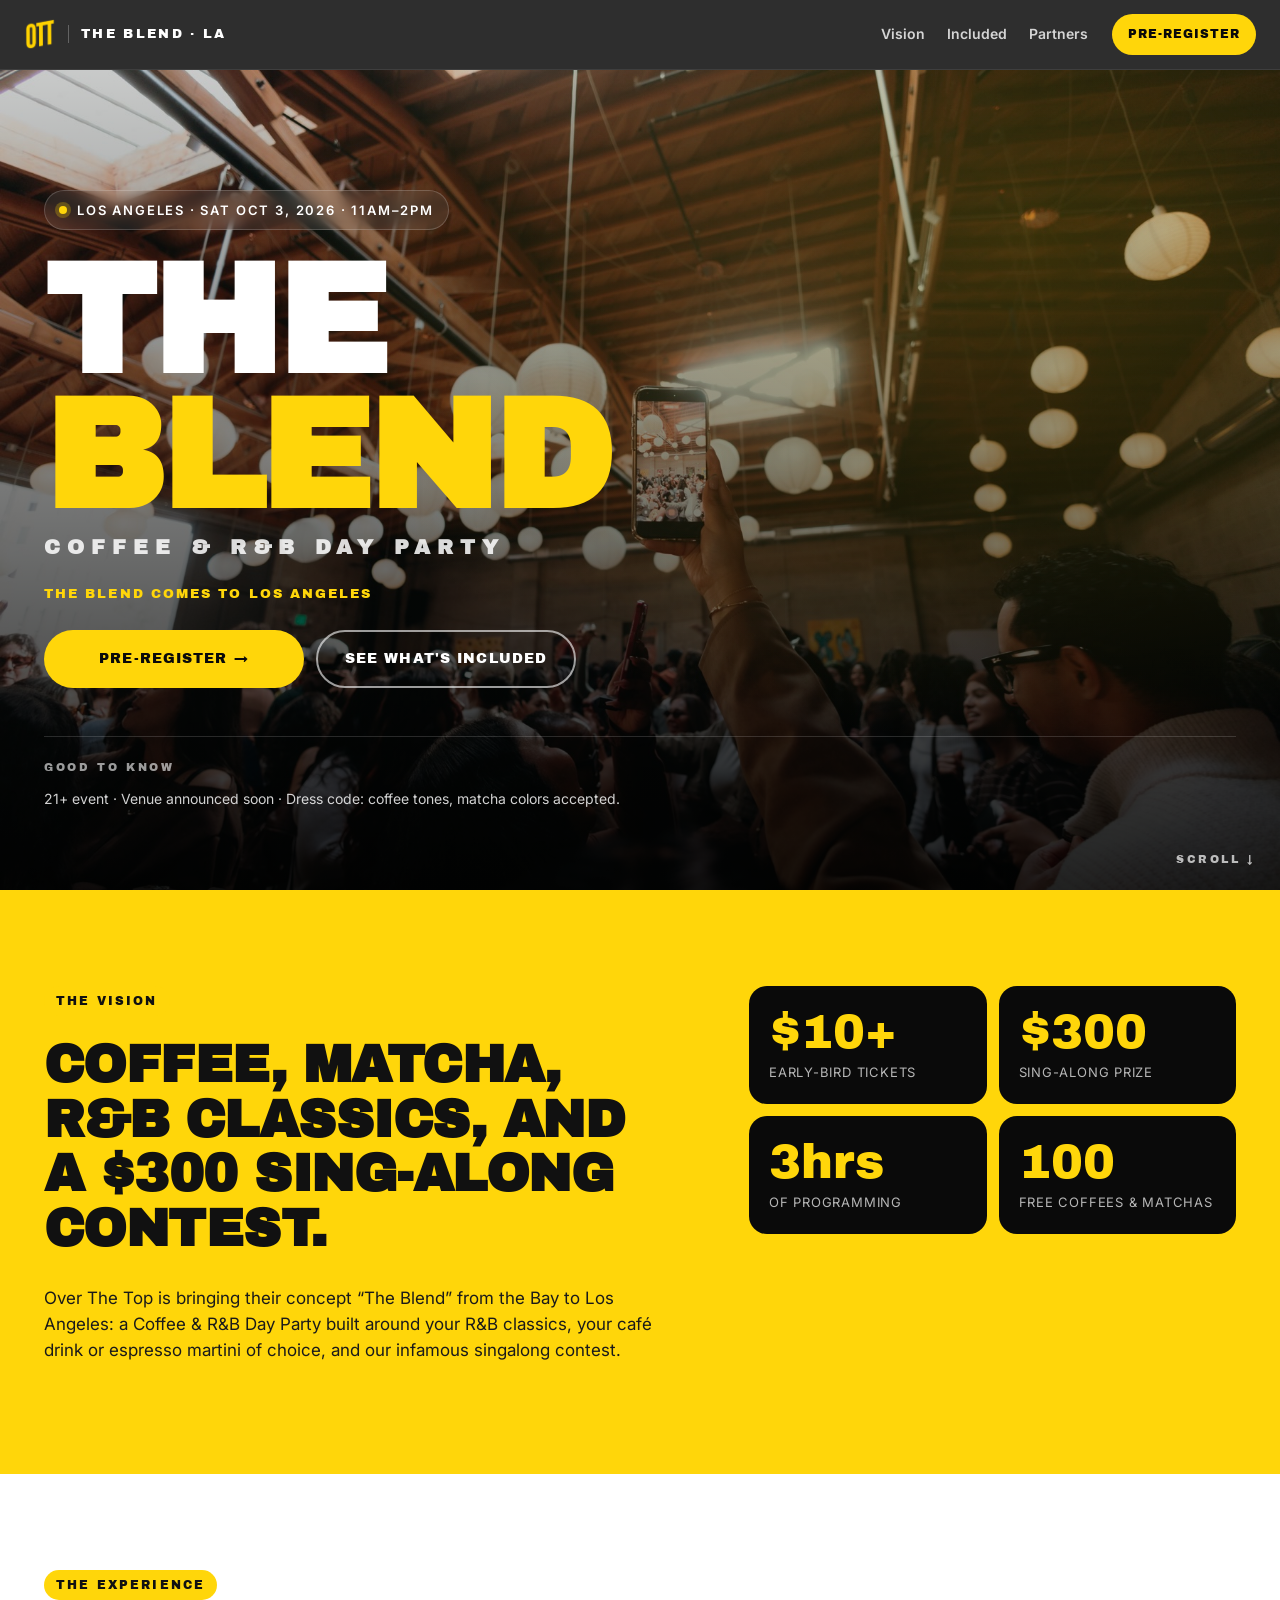
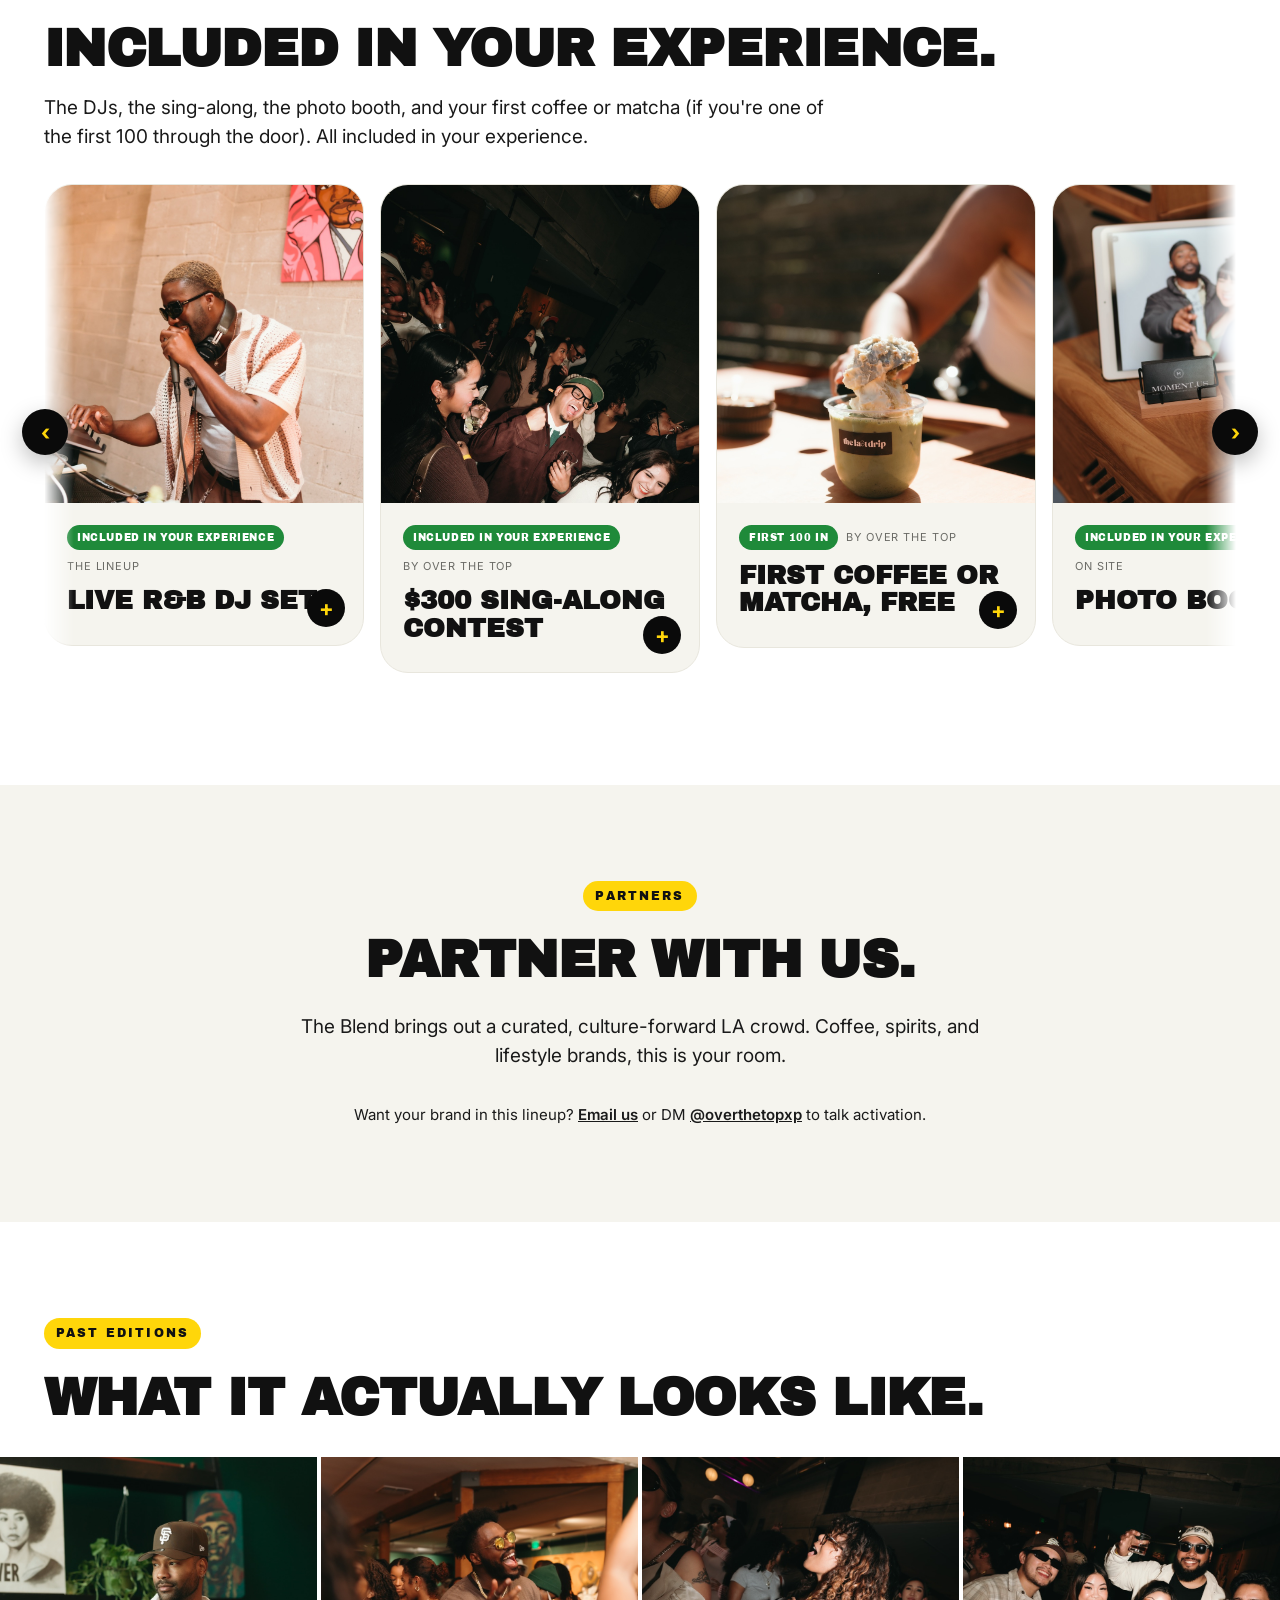
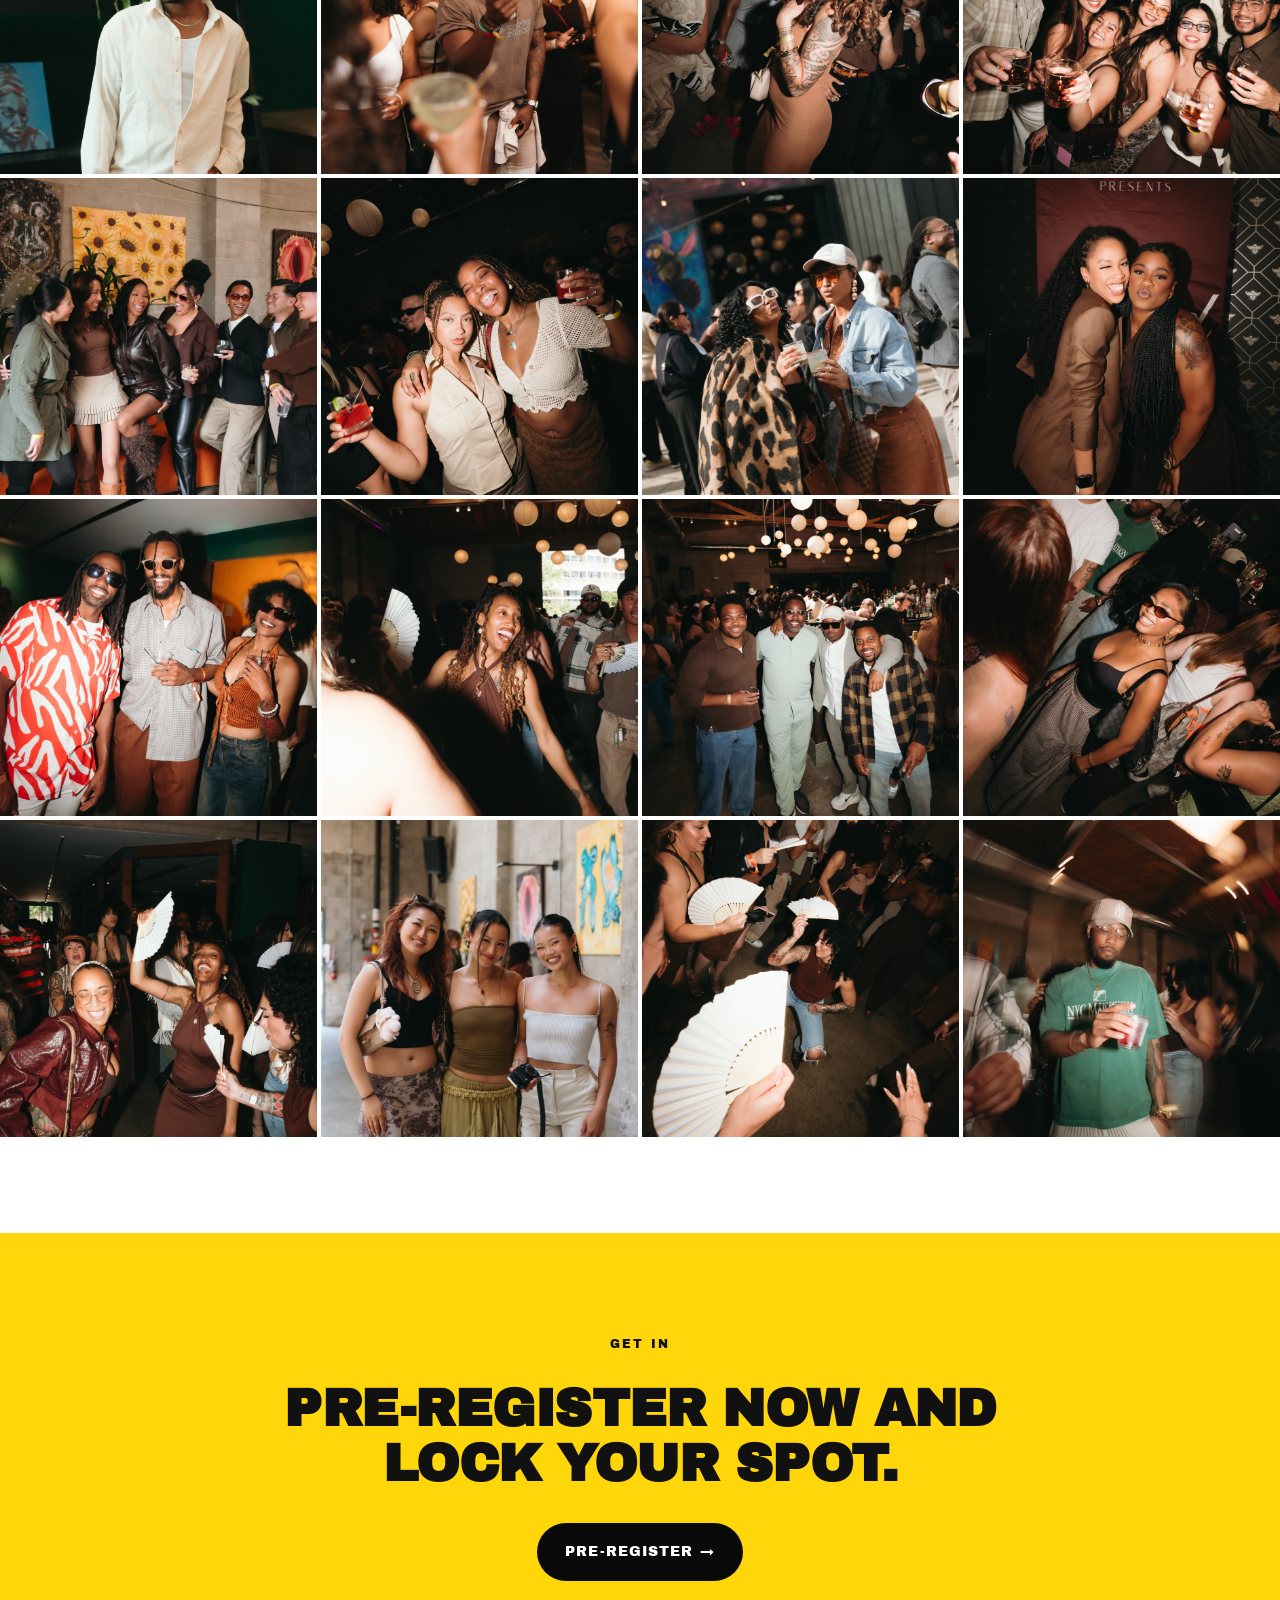
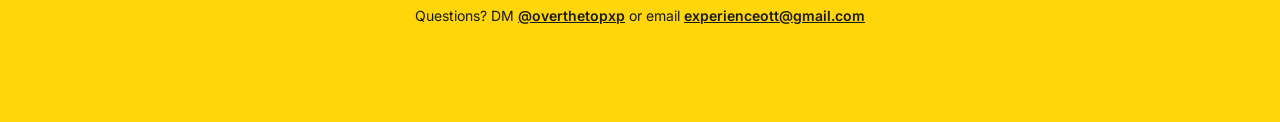
==== index.html @ ebb50edd "Hide VIP/Members and Provided-on-site sections for now (+ remove their nav links) (#6)" ====
<!doctype html>
<html lang="en">
<head>
<meta charset="utf-8" />
<meta name="viewport" content="width=device-width, initial-scale=1, viewport-fit=cover" />
<meta name="theme-color" content="#FFD60A" />
<title>The Blend: Coffee & R&B Day Party · Los Angeles · October 3, 2026</title>
<meta name="description" content="The Blend comes to Los Angeles. Over The Top's Coffee & R&B Day Party on Saturday, October 3, 2026, 11AM-2PM. R&B classics, café coffee & matcha, a $300 sing-along, and free coffee for the first 100 in. Pre-register now. 21+." />

<meta property="og:title" content="The Blend: Coffee & R&B Day Party · Los Angeles · Oct 3, 2026" />
<meta property="og:description" content="Over The Top's Coffee & R&B Day Party comes to Los Angeles. Saturday, October 3, 2026. R&B classics, coffee, espresso martinis, and community. Pre-register now. 21+." />
<meta property="og:type" content="website" />
<meta property="og:image" content="images/hero.jpg" />

<link rel="preconnect" href="https://fonts.googleapis.com" />
<link rel="preconnect" href="https://fonts.gstatic.com" crossorigin />
<link href="https://fonts.googleapis.com/css2?family=Archivo+Black&family=Inter:wght@400;500;600;700;800;900&display=swap" rel="stylesheet" />

<link rel="stylesheet" href="styles.css?v=2" />

<!-- Meta Pixel Code -->
<script>
!function(f,b,e,v,n,t,s)
{if(f.fbq)return;n=f.fbq=function(){n.callMethod?
n.callMethod.apply(n,arguments):n.queue.push(arguments)};
if(!f._fbq)f._fbq=n;n.push=n;n.loaded=!0;n.version='2.0';
n.queue=[];t=b.createElement(e);t.async=!0;
t.src=v;s=b.getElementsByTagName(e)[0];
s.parentNode.insertBefore(t,s)}(window, document,'script',
'https://connect.facebook.net/en_US/fbevents.js');
fbq('init', '1495548463835448');
fbq('track', 'PageView');
</script>
<noscript><img height="1" width="1" style="display:none"
src="https://www.facebook.com/tr?id=1495548463835448&ev=PageView&noscript=1"
/></noscript>
<!-- End Meta Pixel Code -->
</head>
<body>

<header class="nav">
  <a href="#top" class="nav__brand">
    <img class="brand-mark" src="logos/ott.png" alt="Over The Top" />
    <span class="brand-divider"></span>
    <span class="brand-event">THE BLEND · LA</span>
  </a>
  <nav class="nav__links">
    <a href="#vision">Vision</a>
    <a href="#included">Included</a>
    <a href="#partners">Partners</a>
  </nav>
  <a class="btn btn--small btn--yellow" data-preregister href="https://events.sweatpals.com/60043e3c" target="_blank" rel="noopener">Pre-Register</a>
</header>

<!-- HERO -->
<section class="hero" id="top">
  <img class="hero__bg" src="images/hero.jpg" alt="The Blend Coffee & R&B Day Party crowd" />
  <div class="hero__overlay"></div>
  <div class="hero__content">
    <div class="hero__eyebrow">
      <span class="dot"></span> Los Angeles · Sat Oct 3, 2026 · 11AM&ndash;2PM
    </div>
    <h1 class="hero__title">
      <span class="line">THE</span>
      <span class="line line--yellow">BLEND</span>
      <span class="line line--small">COFFEE &amp; R&amp;B DAY PARTY</span>
    </h1>
    <p style="font-family:var(--display); font-size:13px; letter-spacing:.16em; text-transform:uppercase; color:var(--yellow); margin:0 0 26px;">The Blend comes to Los Angeles</p>
    <div class="hero__ctas">
      <a class="btn btn--yellow btn--lg" data-preregister href="https://events.sweatpals.com/60043e3c" target="_blank" rel="noopener">Pre-Register →</a>
      <a class="btn btn--ghost btn--lg" href="#included">See what's included</a>
    </div>
    <div class="hero__partners">
      <span class="hero__partners-label">Good to know</span>
      <p style="font-size:14px; color:rgba(255,255,255,.82); margin:0; max-width:580px;">
        21+ event · Venue announced soon · Dress code: coffee tones, matcha colors accepted.
      </p>
    </div>
  </div>
  <div class="hero__scroll">scroll ↓</div>
</section>

<!-- VISION + STATS -->
<section class="band band--yellow" id="vision">
  <div class="container">
    <div class="vision__grid">
      <div class="vision__copy">
        <span class="kicker">The vision</span>
        <h2 class="h2">Coffee, matcha, R&amp;B classics, and a $300 sing-along contest.</h2>
        <p>
          Over The Top is bringing their concept &ldquo;The Blend&rdquo; from the Bay to Los Angeles: a Coffee &amp; R&amp;B
          Day Party built around your R&amp;B classics, your café drink or espresso martini of choice, and our
          infamous singalong contest.
        </p>
      </div>
      <div class="vision__stats">
        <div class="stat"><div class="stat__num">$10+</div><div class="stat__label">Early-bird tickets</div></div>
        <div class="stat"><div class="stat__num">$300</div><div class="stat__label">Sing-along prize</div></div>
        <div class="stat"><div class="stat__num">3hrs</div><div class="stat__label">Of programming</div></div>
        <div class="stat"><div class="stat__num">100</div><div class="stat__label">Free coffees & matchas</div></div>
      </div>
    </div>
  </div>
</section>

<!-- SECTION 1: WHAT'S INCLUDED IN YOUR TICKET (free with entry) -->
<section class="band" id="included">
  <div class="container">
    <span class="kicker">The experience</span>
    <h2 class="h2">Included in your experience.</h2>
    <p class="lede" style="margin:-12px 0 24px; max-width:780px;">
      The DJs, the sing-along, the photo booth, and your first coffee or matcha (if you're one of the first 100 through the door). All included in your experience.
    </p>

    <div class="rail" data-rail>
      <button class="rail__nav rail__nav--prev" type="button" aria-label="Previous">‹</button>
      <div class="rail__viewport">
        <div class="rail__track">

          <article class="card card--rail" data-card>
            <img class="card__img" src="images/dj-flygerian-jeff.jpg" alt="Live R&B DJ set" />
            <div class="card__body">
              <div class="card__access-row">
                <span class="card__access card__access--free">Included in your experience</span>
                <span class="card__attr">the lineup</span>
              </div>
              <h3 class="card__title">Live R&amp;B DJ Sets</h3>
              <div class="card__expand">
                <p>R&amp;B classics all afternoon. The LA lineup drops soon.</p>
              </div>
              <button class="card__toggle" aria-label="Expand">+</button>
            </div>
          </article>

          <article class="card card--rail" data-card>
            <img class="card__img" src="images/singalong.jpg" alt="Sing-along contest" />
            <div class="card__body">
              <div class="card__access-row">
                <span class="card__access card__access--free">Included in your experience</span>
                <span class="card__attr">by Over The Top</span>
              </div>
              <h3 class="card__title">$300 Sing-Along Contest</h3>
              <div class="card__expand">
                <p>Grab the mic for OTT's $300 sing-along contest. Your R&amp;B moment, best voice takes the cash.</p>
              </div>
              <button class="card__toggle" aria-label="Expand">+</button>
            </div>
          </article>

          <article class="card card--rail" data-card>
            <img class="card__img" src="images/cafe.jpg" alt="First coffee or matcha free" />
            <div class="card__body">
              <div class="card__access-row">
                <span class="card__access card__access--free">First 100 in</span>
                <span class="card__attr">by Over The Top</span>
              </div>
              <h3 class="card__title">First Coffee or Matcha, Free</h3>
              <div class="card__expand">
                <p>The first 100 attendees through the door get a free coffee or matcha latte, courtesy of OTT.</p>
              </div>
              <button class="card__toggle" aria-label="Expand">+</button>
            </div>
          </article>

          <article class="card card--rail" data-card>
            <img class="card__img" src="images/momentus-photo-booth.jpg" alt="Photo booth" />
            <div class="card__body">
              <div class="card__access-row">
                <span class="card__access card__access--free">Included in your experience</span>
                <span class="card__attr">on site</span>
              </div>
              <h3 class="card__title">Photo Booth</h3>
              <div class="card__expand">
                <p>A roaming photo booth with keepsake prints all afternoon.</p>
              </div>
              <button class="card__toggle" aria-label="Expand">+</button>
            </div>
          </article>

        </div>
      </div>
      <button class="rail__nav rail__nav--next" type="button" aria-label="Next">›</button>
    </div>
  </div>
</section>

<!-- SECTION 3: WHAT'S INCLUDED WITH VIP -->
<section class="band band--dark" id="vip" hidden>
  <div class="container">
    <span class="kicker kicker--yellow">VIP / Members</span>
    <h2 class="h2 h2--light">What's included with VIP access.</h2>
    <p class="lede" style="color:rgba(255,255,255,.7); margin:-12px 0 24px; max-width:780px;">
      VIP and member tickets unlock the VIP Lounge plus complimentary drinks and dedicated service all afternoon.
    </p>

    <div class="rail" data-rail>
      <button class="rail__nav rail__nav--prev" type="button" aria-label="Previous">‹</button>
      <div class="rail__viewport">
        <div class="rail__track">

          <article class="card card--rail card--dark" data-card>
            <img class="card__img" src="images/vip-lounge.jpg" alt="VIP Lounge" />
            <div class="card__body">
              <div class="card__access-row">
                <span class="card__access card__access--vip">VIP ticket only</span>
                <span class="card__attr">the lounge</span>
              </div>
              <h3 class="card__title">VIP Lounge</h3>
              <p class="card__sub">All day · dedicated lounge area</p>
              <div class="card__expand">
                <p>An anchored lounge with comfortable seating, dedicated service, and a quieter vibe away from the main floor.</p>
              </div>
              <button class="card__toggle" aria-label="Expand">+</button>
            </div>
          </article>

          <article class="card card--rail card--dark" data-card>
            <img class="card__img" src="images/vip-espresso.jpg" alt="Complimentary espresso martini tower" />
            <div class="card__body">
              <div class="card__access-row">
                <span class="card__access card__access--vip">Complimentary · 21+</span>
                <span class="card__attr">in the lounge</span>
              </div>
              <h3 class="card__title">Complimentary Espresso Martinis</h3>
              <p class="card__sub">Towers poured all day inside the lounge</p>
              <div class="card__expand">
                <p>Espresso martini towers are complimentary inside the VIP lounge. Pour as you go.</p>
              </div>
              <button class="card__toggle" aria-label="Expand">+</button>
            </div>
          </article>

          <article class="card card--rail card--dark" data-card>
            <img class="card__img" src="images/vip-matcha.jpg" alt="Complimentary coffee and matcha towers" />
            <div class="card__body">
              <div class="card__access-row">
                <span class="card__access card__access--vip">Complimentary</span>
                <span class="card__attr">in the lounge</span>
              </div>
              <h3 class="card__title">Complimentary Coffee &amp; Matcha</h3>
              <p class="card__sub">Café lattes on the house in the lounge</p>
              <div class="card__expand">
                <p>Coffee and matcha lattes are complimentary in the VIP lounge. Pour all afternoon.</p>
              </div>
              <button class="card__toggle" aria-label="Expand">+</button>
            </div>
          </article>

          <article class="card card--rail card--dark" data-card>
            <img class="card__img" src="images/vip-hostess.jpg" alt="VIP host" />
            <div class="card__body">
              <div class="card__access-row">
                <span class="card__access card__access--vip">VIP ticket only</span>
                <span class="card__attr">on arrival</span>
              </div>
              <h3 class="card__title">VIP Host &amp; Priority Entry</h3>
              <p class="card__sub">Skip the door line, hosted into the lounge</p>
              <div class="card__expand">
                <p>VIP guests skip the door line and are walked directly to the lounge by a dedicated host.</p>
              </div>
              <button class="card__toggle" aria-label="Expand">+</button>
            </div>
          </article>

        </div>
      </div>
      <button class="rail__nav rail__nav--next" type="button" aria-label="Next">›</button>
    </div>
  </div>
</section>

<!-- DJ LINEUP (hidden until the LA lineup is confirmed) -->
<section class="band" id="lineup" hidden>
  <div class="container">
    <span class="kicker">The lineup</span>
    <h2 class="h2">R&amp;B all afternoon.</h2>
    <p class="lede" style="margin:-12px 0 24px; max-width:780px;">
      The LA lineup is being locked in. Classics, deep cuts, and the songs you forgot you knew every word to.
    </p>
  </div>
</section>

<!-- SECTION 2: WHAT'S PROVIDED ON SITE (pay-as-you-go) -->
<section class="band band--cream" id="onsite" hidden>
  <div class="container">
    <span class="kicker">Provided on site</span>
    <h2 class="h2">Café, food &amp; bar.</h2>
    <p class="lede" style="margin:-12px 0 24px; max-width:780px;">
      Drinks and bites available all afternoon. Cash bar pricing, buy by the glass. 21+ for the bar.
    </p>

    <div class="rail" data-rail>
      <button class="rail__nav rail__nav--prev" type="button" aria-label="Previous">‹</button>
      <div class="rail__viewport">
        <div class="rail__track">

          <article class="card card--rail" data-card>
            <img class="card__img" src="images/coffee-matcha.jpg" alt="The Café" />
            <div class="card__body">
              <div class="card__access-row">
                <span class="card__access card__access--cash">Pay as you go</span>
                <span class="card__attr">on site</span>
              </div>
              <h3 class="card__title">The Café</h3>
              <p class="card__sub">11 AM &ndash; 2 PM · coffee &amp; matcha lattes</p>
              <div class="card__expand">
                <p>Full café menu all afternoon. Pay-as-you-go after the first 100 free drinks are claimed.</p>
              </div>
              <button class="card__toggle" aria-label="Expand">+</button>
            </div>
          </article>

          <article class="card card--rail" data-card>
            <img class="card__img" src="images/food.jpg" alt="Food for purchase on site" />
            <div class="card__body">
              <div class="card__access-row">
                <span class="card__access card__access--cash">Pay as you go</span>
                <span class="card__attr">on site</span>
              </div>
              <h3 class="card__title">Food</h3>
              <p class="card__sub">All day · for purchase on site</p>
              <div class="card__expand">
                <p>Bites and small plates available for purchase all afternoon. Pay-as-you-go.</p>
              </div>
              <button class="card__toggle" aria-label="Expand">+</button>
            </div>
          </article>

          <article class="card card--rail" data-card>
            <img class="card__img" src="images/slushies.jpg" alt="Frozen summertime slushies" />
            <div class="card__body">
              <div class="card__access-row">
                <span class="card__access card__access--cash">Pay as you go · 21+</span>
                <span class="card__attr">the bar</span>
              </div>
              <h3 class="card__title">Frozen Slushies</h3>
              <p class="card__sub">All day · 21+</p>
              <div class="card__expand">
                <p>Frozen slushies built for an LA afternoon. Cash bar.</p>
              </div>
              <button class="card__toggle" aria-label="Expand">+</button>
            </div>
          </article>

          <article class="card card--rail" data-card>
            <img class="card__img" src="images/full-bar.jpg" alt="Full bar pours" />
            <div class="card__body">
              <div class="card__access-row">
                <span class="card__access card__access--cash">Pay as you go · 21+</span>
                <span class="card__attr">main floor</span>
              </div>
              <h3 class="card__title">Full Bar</h3>
              <p class="card__sub">All day · 21+ · cash bar</p>
              <div class="card__expand">
                <p>A full bar on the main floor all afternoon. Beer, wine, cocktails, and spirits. Pay-as-you-go pricing, 21+.</p>
              </div>
              <button class="card__toggle" aria-label="Expand">+</button>
            </div>
          </article>

        </div>
      </div>
      <button class="rail__nav rail__nav--next" type="button" aria-label="Next">›</button>
    </div>
  </div>
</section>

<!-- RUN OF SHOW (hidden on the public page; still available at run-of-show.html) -->
<section class="band band--dark" id="schedule" hidden>
  <div class="container">
    <span class="kicker kicker--yellow">Run of show</span>
    <h2 class="h2 h2--light">A day designed to flow.</h2>
    <p class="lede" style="color:rgba(255,255,255,.7); margin:-12px 0 36px; max-width:780px;">
      Doors at 11, last pour at 2. Three hours of R&amp;B, coffee, and community. Times below are a draft and may shift.
    </p>

    <ol class="schedule">
      <li><span class="schedule__time">11:00 AM</span><span class="schedule__title">Doors open · Café opens</span><span class="schedule__sub">First 100 coffees & matchas free, courtesy of OTT</span></li>
      <li><span class="schedule__time">11:15 AM</span><span class="schedule__title">R&amp;B DJ sets begin</span><span class="schedule__sub">Classics on the decks all afternoon</span></li>
      <li><span class="schedule__time">11:30 AM</span><span class="schedule__title">Espresso martini & slushie towers open</span><span class="schedule__sub">21+ · cash bar all day</span></li>
      <li><span class="schedule__time">11:30 AM</span><span class="schedule__title">VIP Lounge opens</span><span class="schedule__sub">VIP lounge · VIP ticket required</span></li>
      <li><span class="schedule__time">1:00 PM</span><span class="schedule__title">$300 Sing-Along Contest</span><span class="schedule__sub">Grab the mic on the main floor</span></li>
      <li><span class="schedule__time">1:30 PM</span><span class="schedule__title">Peak set</span><span class="schedule__sub">The afternoon hits its stride</span></li>
      <li><span class="schedule__time">1:45 PM</span><span class="schedule__title">Last call & closing set</span><span class="schedule__sub">Final pours from the café and bar</span></li>
      <li><span class="schedule__time">2:00 PM</span><span class="schedule__title">Event ends</span><span class="schedule__sub">Thanks for coming out</span></li>
    </ol>
  </div>
</section>

<!-- VENUE (hidden on the public page until announced) -->
<section class="band band--cream" id="venue" hidden>
  <div class="container">
    <span class="kicker">Venue &amp; directions</span>
    <h2 class="h2">Los Angeles.</h2>
    <p class="lede" style="margin:-12px 0 28px; max-width:780px;">
      The Los Angeles venue is being finalized and will be announced soon. Pre-register to be first to know.
    </p>
    <p style="text-align:center; margin:22px 0 0; font-size:14px; color:var(--gray-500); letter-spacing:.04em;">
      21+ event &nbsp;·&nbsp; All tickets non-refundable
    </p>
  </div>
</section>

<!-- PARTNERS -->
<section class="band band--cream" id="partners">
  <div class="container text-center">
    <span class="kicker">Partners</span>
    <h2 class="h2">Partner with us.</h2>
    <p class="lede" style="margin:-4px auto 8px; max-width:680px;">
      The Blend brings out a curated, culture-forward LA crowd. Coffee, spirits, and lifestyle brands, this is your room.
    </p>
    <p class="partners-cta">
      Want your brand in this lineup? <a href="mailto:experienceott@gmail.com?subject=The%20Blend%20LA%20Partnership">Email us</a>
      or DM <a href="https://instagram.com/overthetopxp" target="_blank" rel="noopener">@overthetopxp</a> to talk activation.
    </p>
  </div>
</section>

<!-- GALLERY -->
<section class="band" id="gallery">
  <div class="container">
    <span class="kicker">Past editions</span>
    <h2 class="h2">What it actually looks like.</h2>
  </div>
  <div class="gallery">
    <img src="images/gallery-1.jpg" alt="" loading="lazy" />
    <img src="images/gallery-2.jpg" alt="" loading="lazy" />
    <img src="images/gallery-3.jpg" alt="" loading="lazy" />
    <img src="images/gallery-4.jpg" alt="" loading="lazy" />
    <img src="images/gallery-5.jpg" alt="" loading="lazy" />
    <img src="images/gallery-6.jpg" alt="" loading="lazy" />
    <img src="images/gallery-7.jpg" alt="" loading="lazy" />
    <img src="images/gallery-8.jpg" alt="" loading="lazy" />
    <img src="images/gallery-9.jpg" alt="" loading="lazy" />
    <img src="images/gallery-10.jpg" alt="" loading="lazy" />
    <img src="images/gallery-11.jpg" alt="" loading="lazy" />
    <img src="images/gallery-12.jpg" alt="" loading="lazy" />
    <img src="images/gallery-13.jpg" alt="" loading="lazy" />
    <img src="images/gallery-14.jpg" alt="" loading="lazy" />
    <img src="images/gallery-15.jpg" alt="" loading="lazy" />
    <img src="images/gallery-16.jpg" alt="" loading="lazy" />
  </div>
</section>

<!-- REGISTER / CTA -->
<section class="band band--yellow" id="register">
  <div class="container container--narrow text-center">
    <span class="kicker">Get in</span>
    <h2 class="h2" style="margin-bottom:32px;">Pre-register now and lock your spot.</h2>
    <div class="cta-row">
      <a class="btn btn--black btn--lg" data-preregister href="https://events.sweatpals.com/60043e3c" target="_blank" rel="noopener">Pre-Register →</a>
    </div>
    <p style="margin:24px 0 0; font-size:14px; color:var(--ink-2);">
      Questions? DM <a href="https://instagram.com/overthetopxp" target="_blank" rel="noopener" style="font-weight:600; text-decoration:underline;">@overthetopxp</a>
      or email <a href="mailto:experienceott@gmail.com" style="font-weight:600; text-decoration:underline;">experienceott@gmail.com</a>
    </p>
  </div>
</section>

<script src="script.js?v=2"></script>
</body>
</html>
---- styles.css ----
/* ============ TOKENS ============ */
:root {
  --yellow: #FFD60A;
  --yellow-deep: #F5C400;
  --black: #0A0A0A;
  --ink: #111111;
  --ink-2: #1a1a1a;
  --gray-100: #F5F4EE;
  --gray-200: #E8E6DD;
  --gray-500: #6B6B66;
  --white: #FFFFFF;

  --radius: 18px;
  --radius-lg: 28px;

  --container: 1240px;
  --container-narrow: 820px;

  --shadow-sm: 0 4px 14px rgba(0,0,0,.08);
  --shadow-md: 0 14px 40px rgba(0,0,0,.18);

  --display: "Archivo Black", "Inter", system-ui, -apple-system, "Segoe UI", sans-serif;
  --body: "Inter", system-ui, -apple-system, "Segoe UI", sans-serif;
}

* { box-sizing: border-box; }
html, body { margin: 0; padding: 0; }
html { scroll-behavior: smooth; -webkit-text-size-adjust: 100%; }

body {
  font-family: var(--body);
  color: var(--ink);
  background: var(--white);
  line-height: 1.55;
  -webkit-font-smoothing: antialiased;
  text-rendering: optimizeLegibility;
}

img { display: block; max-width: 100%; }
a { color: inherit; }
button { font: inherit; }

/* ============ LAYOUT HELPERS ============ */
.container {
  max-width: var(--container);
  margin: 0 auto;
  padding: 0 24px;
}
.container--narrow { max-width: var(--container-narrow); }
.text-center { text-align: center; }

.kicker {
  display: inline-block;
  font-family: var(--display);
  font-size: 12px;
  letter-spacing: 0.18em;
  text-transform: uppercase;
  color: var(--ink);
  background: var(--yellow);
  padding: 6px 12px;
  border-radius: 999px;
  margin-bottom: 22px;
}
.kicker--yellow { background: var(--yellow); color: var(--black); }

.h2 {
  font-family: var(--display);
  font-weight: 900;
  font-size: clamp(28px, 4.5vw, 52px);
  line-height: 1.05;
  letter-spacing: -0.01em;
  margin: 0 0 28px;
  text-transform: uppercase;
}
.h2--light { color: var(--white); }

.lede {
  font-size: clamp(16px, 1.6vw, 19px);
  color: var(--ink-2);
  max-width: 640px;
  margin: 0 auto 32px;
}

/* ============ NAV ============ */
.nav {
  position: sticky;
  top: 0;
  z-index: 50;
  display: flex;
  align-items: center;
  gap: 24px;
  padding: 14px 24px;
  background: rgba(10,10,10,.85);
  backdrop-filter: blur(14px);
  -webkit-backdrop-filter: blur(14px);
  color: var(--white);
  border-bottom: 1px solid rgba(255,255,255,.08);
}
.nav__brand {
  display: flex;
  align-items: center;
  gap: 12px;
  text-decoration: none;
  font-family: var(--display);
  letter-spacing: 0.04em;
}
.brand-mark {
  display: block;
  height: 32px;
  width: auto;
}
.brand-mark--lg { height: 60px; }
.brand-divider {
  width: 1px; height: 18px;
  background: rgba(255,255,255,.25);
}
.brand-event {
  font-size: 13px;
  letter-spacing: 0.18em;
  text-transform: uppercase;
}
.nav__links {
  display: none;
  gap: 22px;
  margin-left: auto;
}
.nav__links a {
  font-size: 14px;
  font-weight: 600;
  color: rgba(255,255,255,.8);
  text-decoration: none;
}
.nav__links a:hover { color: var(--yellow); }
.nav .btn { margin-left: auto; }
@media (min-width: 880px) {
  .nav__links { display: flex; }
  .nav .btn { margin-left: 0; }
}
/* Mobile: drop sticky + z-index so the parent Webflow hamburger dropdown
   can render over our nav without a stacking-context fight. */
@media (max-width: 879px) {
  .nav { position: static; z-index: auto; }
}

/* ============ BUTTONS ============ */
.btn {
  display: inline-flex;
  align-items: center;
  justify-content: center;
  gap: 6px;
  font-family: var(--display);
  font-size: 13px;
  letter-spacing: 0.08em;
  text-transform: uppercase;
  text-decoration: none;
  padding: 12px 18px;
  border-radius: 999px;
  border: 2px solid transparent;
  cursor: pointer;
  transition: transform .15s ease, background .15s ease, color .15s ease, border-color .15s ease;
  white-space: nowrap;
}
.btn:hover { transform: translateY(-1px); }
.btn--small { padding: 9px 14px; font-size: 12px; }
.btn--lg { padding: 16px 26px; font-size: 14px; }
.btn--yellow { background: var(--yellow); color: var(--black); }
.btn--yellow:hover { background: var(--yellow-deep); }
.btn--black { background: var(--black); color: var(--white); }
.btn--black:hover { background: var(--ink-2); }
.btn--ghost { background: transparent; color: var(--white); border-color: rgba(255,255,255,.6); }
.btn--ghost:hover { background: rgba(255,255,255,.1); }
.btn--ghost-dark { background: transparent; color: var(--black); border-color: var(--black); }
.btn--ghost-dark:hover { background: rgba(0,0,0,.06); }

/* ============ HERO ============ */
.hero {
  position: relative;
  min-height: 90vh;
  display: flex;
  align-items: flex-end;
  overflow: hidden;
  color: var(--white);
}
.hero__bg {
  position: absolute;
  inset: 0;
  width: 100%;
  height: 100%;
  object-fit: cover;
  z-index: 0;
}
.hero__overlay {
  position: absolute;
  inset: 0;
  z-index: 1;
  background:
    radial-gradient(ellipse at 80% 20%, rgba(255,214,10,.18), transparent 55%),
    linear-gradient(180deg, rgba(0,0,0,.2) 0%, rgba(0,0,0,.55) 55%, rgba(0,0,0,.85) 100%);
}
.hero__content {
  position: relative;
  z-index: 2;
  width: 100%;
  max-width: var(--container);
  margin: 0 auto;
  padding: 120px 24px 80px;
}
.hero__eyebrow {
  display: inline-flex;
  align-items: center;
  gap: 10px;
  font-family: var(--body);
  font-weight: 600;
  font-size: 13px;
  letter-spacing: 0.14em;
  text-transform: uppercase;
  background: rgba(255,255,255,.08);
  border: 1px solid rgba(255,255,255,.18);
  padding: 9px 14px;
  border-radius: 999px;
  backdrop-filter: blur(8px);
  margin-bottom: 24px;
}
.hero__eyebrow .dot {
  width: 8px; height: 8px; border-radius: 50%; background: var(--yellow);
  box-shadow: 0 0 0 4px rgba(255,214,10,.25);
}
.hero__title {
  font-family: var(--display);
  font-weight: 900;
  text-transform: uppercase;
  font-size: clamp(56px, 12vw, 180px);
  line-height: 0.88;
  letter-spacing: -0.02em;
  margin: 0 0 28px;
}
.hero__title .line { display: block; }
.hero__title .line--yellow { color: var(--yellow); }
.hero__title .line--small {
  font-size: clamp(16px, 1.6vw, 22px);
  letter-spacing: 0.34em;
  font-weight: 900;
  margin-top: 14px;
  color: rgba(255,255,255,.85);
}
.hero__sub {
  max-width: 620px;
  font-size: clamp(15px, 1.5vw, 18px);
  color: rgba(255,255,255,.85);
  margin: 0 0 32px;
}
.hero__ctas {
  display: flex;
  flex-wrap: wrap;
  gap: 12px;
  margin-bottom: 48px;
}
.hero__ctas .btn--lg,
.hero__ctas .rsvp-trigger { min-width: 260px; }
.hero__ctas .rsvp-trigger .btn--lg { width: 100%; min-width: 0; }
.hero__partners {
  border-top: 1px solid rgba(255,255,255,.15);
  padding-top: 22px;
}
.hero__partners-label {
  font-family: var(--display);
  font-size: 11px;
  letter-spacing: 0.24em;
  text-transform: uppercase;
  color: rgba(255,255,255,.6);
  display: block;
  margin-bottom: 12px;
}
.hero__partners-label--social { margin-top: 28px; }
.logo-marquee {
  width: 100%;
  max-width: 980px;
  overflow: hidden;
  -webkit-mask-image: linear-gradient(to right, transparent, #000 6%, #000 94%, transparent);
  mask-image: linear-gradient(to right, transparent, #000 6%, #000 94%, transparent);
}
.logo-row {
  display: flex;
  align-items: center;
  width: max-content;
  animation: logo-scroll 36s linear infinite;
}
.logo-row:hover { animation-play-state: paused; }
.logo-row--alt { animation-duration: 30s; }
@keyframes logo-scroll {
  from { transform: translateX(0); }
  to { transform: translateX(-33.333%); }
}
.logo-row img {
  height: 38px;
  width: auto;
  max-width: 130px;
  margin-right: 48px;
  flex: 0 0 auto;
  object-fit: contain;
  object-position: center;
  filter: brightness(0) invert(1);
  opacity: 0.9;
}
@media (max-width: 480px) {
  .logo-row img { height: 32px; max-width: 110px; margin-right: 32px; }
}
@media (prefers-reduced-motion: reduce) {
  .logo-row,
  .partner-track { animation: none; }
}
.hero__scroll {
  position: absolute;
  z-index: 2;
  bottom: 22px;
  right: 24px;
  font-family: var(--display);
  font-size: 11px;
  letter-spacing: 0.24em;
  color: rgba(255,255,255,.7);
  text-transform: uppercase;
}

/* ============ BANDS ============ */
.band {
  padding: 96px 0;
  background: var(--white);
}
.band--yellow { background: var(--yellow); }
.band--cream { background: var(--gray-100); }
.band--dark { background: var(--black); color: var(--white); }
.band--dark .h2 { color: var(--white); }

@media (max-width: 720px) {
  .band { padding: 72px 0; }
}

/* ============ VISION ============ */
.vision__grid {
  display: grid;
  gap: 48px;
}
.vision__copy p { font-size: clamp(15px, 1.4vw, 17px); margin: 0 0 14px; color: var(--ink-2); }
.vision__copy strong { background: rgba(0,0,0,.08); padding: 1px 6px; border-radius: 4px; }
.vision__stats {
  display: grid;
  grid-template-columns: repeat(2, 1fr);
  gap: 12px;
}
.stat {
  background: var(--black);
  color: var(--white);
  padding: 22px 20px;
  border-radius: var(--radius);
}
.stat__num {
  font-family: var(--display);
  font-size: clamp(32px, 4vw, 48px);
  line-height: 1;
  color: var(--yellow);
  margin-bottom: 6px;
}
.stat__label {
  font-size: 13px;
  letter-spacing: 0.06em;
  text-transform: uppercase;
  color: rgba(255,255,255,.7);
}
@media (min-width: 900px) {
  .vision__grid { grid-template-columns: 1.3fr 1fr; align-items: start; gap: 72px; }
  .vision__stats { grid-template-columns: repeat(2, 1fr); }
}

/* ============ SCHEDULE ============ */
.ros-phase-label {
  display: inline-block;
  font-family: var(--display);
  font-size: 11px;
  letter-spacing: 0.18em;
  text-transform: uppercase;
  color: var(--black);
  background: var(--yellow);
  padding: 7px 14px;
  border-radius: 999px;
  margin: 28px 0 6px;
}
.ros-phase-label:first-of-type { margin-top: 8px; }

/* ============ OPERATIONAL ASKS ============ */
.ops-simple {
  list-style: none;
  margin: 0;
  padding: 0;
  max-width: 820px;
}
.ops-simple li {
  display: flex;
  align-items: flex-start;
  gap: 18px;
  padding: 22px 0;
  border-top: 1px solid var(--gray-200);
}
.ops-simple li:first-child { border-top: none; padding-top: 4px; }
.ops-simple h4 {
  font-family: var(--display);
  font-size: clamp(18px, 2vw, 22px);
  text-transform: uppercase;
  letter-spacing: -0.005em;
  margin: 0 0 6px;
  color: var(--ink);
}
.ops-simple p {
  margin: 0;
  font-size: 15px;
  line-height: 1.5;
  color: var(--gray-500);
}
.ops-status {
  display: inline-block;
  flex-shrink: 0;
  width: 12px;
  height: 12px;
  border-radius: 50%;
  margin-top: 10px;
  background: var(--gray-500);
  box-shadow: 0 0 0 3px rgba(0,0,0,.04);
}
.ops-status.is-confirmed { background: #34C759; }
.ops-status.is-pending { background: var(--yellow); }
.ops-status.is-open { background: #FF453A; }

/* ============ VENUE / SITE MAP ============ */
.venue-map {
  margin: 0;
  border-radius: var(--radius-lg);
  overflow: hidden;
  background: var(--white);
  border: 1px solid var(--gray-200);
  box-shadow: var(--shadow-md);
}
.venue-map img {
  width: 100%;
  height: auto;
  display: block;
}
.venue-map figcaption {
  font-family: var(--body);
  font-size: 13px;
  color: var(--gray-500);
  text-align: center;
  padding: 14px 16px;
  background: var(--white);
  letter-spacing: 0.04em;
}
.venue-cta {
  text-align: center;
  margin-top: 28px;
}

.schedule {
  list-style: none;
  margin: 0;
  padding: 0;
  display: grid;
  gap: 0;
}
.schedule li {
  display: grid;
  grid-template-columns: 110px 1fr;
  align-items: baseline;
  padding: 22px 0;
  border-bottom: 1px solid rgba(255,255,255,.1);
  gap: 16px;
}
.schedule li:last-child { border-bottom: none; }
.schedule__time {
  font-family: var(--display);
  font-size: 14px;
  letter-spacing: 0.08em;
  color: var(--yellow);
  text-transform: uppercase;
}
.schedule__title {
  font-family: var(--display);
  font-size: clamp(18px, 2vw, 24px);
  text-transform: uppercase;
  letter-spacing: -0.005em;
  display: block;
}
.schedule__sub {
  display: block;
  font-size: 14px;
  color: rgba(255,255,255,.65);
  margin-top: 4px;
  grid-column: 2;
}
@media (min-width: 720px) {
  .schedule li { grid-template-columns: 160px 1fr; }
}

/* ============ PROGRAMMING GRID ============ */
.prog-grid {
  display: grid;
  gap: 18px;
  grid-template-columns: 1fr;
}
.card {
  position: relative;
  border-radius: var(--radius-lg);
  overflow: hidden;
  background: var(--gray-100);
  border: 1px solid var(--gray-200);
  transition: transform .25s ease, box-shadow .25s ease;
  cursor: pointer;
}
.card:hover { transform: translateY(-3px); box-shadow: var(--shadow-md); }
.card__img {
  width: 100%;
  aspect-ratio: 1 / 1;
  object-fit: cover;
  display: block;
}
/* Portrait shots: anchor crop to top so the subject's face is visible */
.card__img[src*="dj-sets"],
.card__img[src*="singalong"] { object-position: center top; }
.card__body {
  position: relative;
  padding: 22px 22px 24px;
}
.card__partner {
  font-family: var(--display);
  font-size: 10px;
  letter-spacing: 0.06em;
  text-transform: uppercase;
  color: var(--ink);
  background: var(--yellow);
  display: inline-block;
  padding: 5px 10px;
  border-radius: 999px;
  margin-bottom: 12px;
}
.card__title {
  font-family: var(--display);
  font-size: clamp(20px, 2.4vw, 26px);
  line-height: 1.05;
  margin: 0 0 6px;
  text-transform: uppercase;
}
.card__sub {
  font-size: 14px;
  color: var(--gray-500);
  margin: 0;
}
.card__expand {
  max-height: 0;
  overflow: hidden;
  transition: max-height .35s ease, margin .35s ease;
}
.card__expand p {
  margin: 16px 0 0;
  font-size: 15px;
  color: var(--ink-2);
}
.card.is-open .card__expand { max-height: 320px; }
.card__toggle {
  position: absolute;
  right: 18px;
  bottom: 18px;
  width: 38px; height: 38px;
  border-radius: 50%;
  background: var(--black);
  color: var(--yellow);
  border: none;
  font-size: 22px;
  font-weight: 700;
  line-height: 1;
  display: inline-flex;
  align-items: center;
  justify-content: center;
  cursor: pointer;
  transition: transform .25s ease, background .25s ease;
}
.card.is-open .card__toggle { transform: rotate(45deg); background: var(--yellow); color: var(--black); }
.card--feature {
  background: var(--black);
  color: var(--white);
  border-color: var(--black);
}
.card--feature .card__title { color: var(--white); }
.card--feature .card__sub { color: rgba(255,255,255,.7); }
.card--feature .card__expand p { color: rgba(255,255,255,.85); }
.card--feature .card__toggle { background: var(--yellow); color: var(--black); }

@media (min-width: 700px) {
  .prog-grid { grid-template-columns: 1fr 1fr; }
}
@media (min-width: 1080px) {
  .prog-grid { grid-template-columns: repeat(3, 1fr); }
}
/* Mobile: swipeable horizontal carousel instead of a long vertical stack */
@media (max-width: 699px) {
  .prog-grid {
    display: flex;
    overflow-x: auto;
    scroll-snap-type: x mandatory;
    gap: 14px;
    padding-bottom: 14px;
    -webkit-overflow-scrolling: touch;
    scrollbar-width: none;
  }
  .prog-grid::-webkit-scrollbar { display: none; }
  .prog-grid > .card {
    flex: 0 0 86%;
    scroll-snap-align: start;
    align-self: flex-start;
  }
}

/* ============ RAIL (contained scroll carousel with arrows) ============ */
.rail {
  position: relative;
  margin-top: 12px;
}
.rail__viewport {
  overflow-x: auto;
  overflow-y: hidden;
  scroll-snap-type: x mandatory;
  scroll-behavior: smooth;
  scrollbar-width: none;
  -webkit-overflow-scrolling: touch;
  -webkit-mask-image: linear-gradient(to right, transparent, #000 2.5%, #000 97.5%, transparent);
  mask-image: linear-gradient(to right, transparent, #000 2.5%, #000 97.5%, transparent);
  padding: 8px 0 16px;
}
.rail__viewport::-webkit-scrollbar { display: none; }
.rail__track {
  display: flex;
  gap: 16px;
  width: max-content;
}
.rail__track > .card--rail {
  flex: 0 0 320px;
  scroll-snap-align: start;
  align-self: flex-start;
}
@media (max-width: 720px) {
  .rail__track > .card--rail { flex: 0 0 260px; }
}

.rail__nav {
  position: absolute;
  top: 50%;
  transform: translateY(-50%);
  width: 46px;
  height: 46px;
  border-radius: 50%;
  background: var(--black);
  color: var(--yellow);
  border: none;
  cursor: pointer;
  font-size: 22px;
  font-weight: 700;
  line-height: 1;
  z-index: 5;
  display: flex;
  align-items: center;
  justify-content: center;
  box-shadow: 0 8px 22px rgba(0,0,0,.25);
  transition: transform .15s ease, background .15s ease, opacity .2s ease;
  padding: 0;
}
.rail__nav:hover { transform: translateY(-50%) scale(1.08); background: var(--ink-2); }
.rail__nav--prev { left: -22px; }
.rail__nav--next { right: -22px; }
.band--dark .rail__nav { background: var(--yellow); color: var(--black); }
.band--dark .rail__nav:hover { background: var(--yellow-deep); }
@media (max-width: 880px) {
  .rail__nav--prev { left: -10px; }
  .rail__nav--next { right: -10px; }
}
@media (max-width: 720px) {
  .rail__nav { display: none; }
}

/* ============ CARD MARQUEE (legacy, kept for reference) ============ */
.card-marquee {
  overflow: hidden;
  position: relative;
  margin: 32px 0 0;
  padding: 8px 0 16px;
  -webkit-mask-image: linear-gradient(to right, transparent, #000 4%, #000 96%, transparent);
  mask-image: linear-gradient(to right, transparent, #000 4%, #000 96%, transparent);
}
.card-track {
  display: flex;
  gap: 16px;
  width: max-content;
  padding: 0 24px;
  animation: card-scroll 80s linear infinite;
  will-change: transform;
}
.card-track--alt { animation-duration: 70s; }
.card-track:hover { animation-play-state: paused; }
.card-track.is-paused { animation-play-state: paused; }
@keyframes card-scroll {
  from { transform: translateX(0); }
  to { transform: translateX(-50%); }
}
@media (prefers-reduced-motion: reduce) {
  .card-track { animation: none; }
}
.card-track > .card--rail {
  flex: 0 0 320px;
  align-self: flex-start;
}
@media (max-width: 720px) {
  .card-track > .card--rail { flex: 0 0 280px; }
}

/* Dark band card variant (VIP section) */
.card--dark {
  background: var(--ink-2);
  border-color: rgba(255,255,255,.08);
  color: var(--white);
}
.card--dark .card__title { color: var(--white); }
.card--dark .card__sub { color: rgba(255,255,255,.7); }
.card--dark .card__attr { color: rgba(255,255,255,.55); }
.card--dark .card__expand p { color: rgba(255,255,255,.85); }
.card--dark .card__toggle { background: var(--yellow); color: var(--black); }

/* DJ card variant: portrait crop, no toggle */
.card--dj .card__img { object-position: center top; }
.card--dj .card__toggle { display: none; }

/* Touch devices: swap the auto-marquee for a native swipeable rail */
@media (hover: none) and (pointer: coarse) {
  .card-marquee {
    overflow-x: auto;
    overflow-y: hidden;
    scroll-snap-type: x mandatory;
    -webkit-overflow-scrolling: touch;
    scrollbar-width: none;
    -webkit-mask-image: none;
    mask-image: none;
  }
  .card-marquee::-webkit-scrollbar { display: none; }
  .card-track { animation: none; }
  .card-track > .card--rail { scroll-snap-align: start; }
  .card-track > [aria-hidden="true"] { display: none; }
}

/* ============ ACCESS BADGES (free vs paid) ============ */
.access-key {
  display: flex;
  flex-wrap: wrap;
  gap: 8px;
  margin: 0 0 28px;
}
.access {
  font-family: var(--display);
  font-size: 10px;
  letter-spacing: 0.08em;
  text-transform: uppercase;
  padding: 6px 11px;
  border-radius: 999px;
  display: inline-flex;
  align-items: center;
}
.access--free { background: #1F8A3A; color: #fff; }
.access--cash { background: var(--yellow); color: var(--black); }
.access--vip  { background: var(--black); color: var(--yellow); }

.card__access-row {
  display: flex;
  flex-wrap: wrap;
  align-items: center;
  gap: 8px;
  margin-bottom: 12px;
}
.card__access {
  font-family: var(--display);
  font-size: 10px;
  letter-spacing: 0.06em;
  text-transform: uppercase;
  padding: 5px 10px;
  border-radius: 999px;
  display: inline-block;
}
.card__access--free { background: #1F8A3A; color: #fff; }
.card__access--cash { background: var(--yellow); color: var(--black); }
.card__access--vip  { background: var(--black); color: var(--yellow); }
.card__attr {
  font-size: 11px;
  letter-spacing: 0.08em;
  text-transform: uppercase;
  color: var(--gray-500);
}

/* ============ DJ LINEUP ============ */
.dj-grid {
  display: grid;
  gap: 14px;
  grid-template-columns: 1fr;
  margin-top: 16px;
}
.dj {
  position: relative;
  border-radius: var(--radius-lg);
  overflow: hidden;
  aspect-ratio: 3 / 4;
  background: var(--ink-2);
  isolation: isolate;
}
.dj__img {
  width: 100%;
  height: 100%;
  object-fit: cover;
  display: block;
  transition: transform .4s ease;
}
.dj:hover .dj__img { transform: scale(1.04); }
.dj__overlay {
  position: absolute;
  inset: 0;
  display: flex;
  flex-direction: column;
  justify-content: flex-end;
  padding: 20px;
  color: var(--white);
  background: linear-gradient(180deg, transparent 45%, rgba(0,0,0,.85) 100%);
}
.dj__name {
  font-family: var(--display);
  font-size: clamp(20px, 2vw, 26px);
  text-transform: uppercase;
  letter-spacing: -0.005em;
  margin: 0;
  line-height: 1.05;
}
.dj__role {
  font-size: 12px;
  color: rgba(255,255,255,.75);
  letter-spacing: 0.1em;
  text-transform: uppercase;
  margin: 6px 0 0;
}
@media (min-width: 600px) {
  .dj-grid { grid-template-columns: repeat(2, 1fr); }
}
@media (min-width: 900px) {
  .dj-grid { grid-template-columns: repeat(5, 1fr); gap: 16px; }
}

/* ============ PARTNERS ============ */
.presenting {
  display: grid;
  gap: 24px;
  grid-template-columns: 1fr;
  align-items: center;
  background: var(--white);
  border: 1px solid var(--gray-200);
  border-radius: var(--radius-lg);
  padding: 28px;
  margin: 16px 0 12px;
}
.presenting__logo {
  display: flex;
  align-items: center;
  justify-content: center;
  background: var(--white);
  padding: 16px;
  border-radius: var(--radius);
  border: 1px solid var(--gray-200);
}
.presenting__logo img {
  display: block;
  width: 100%;
  max-width: 240px;
  height: auto;
  object-fit: contain;
}
.presenting__label {
  display: inline-block;
  font-family: var(--display);
  font-size: 11px;
  letter-spacing: 0.22em;
  text-transform: uppercase;
  color: var(--black);
  background: var(--yellow);
  padding: 6px 12px;
  border-radius: 999px;
  margin-bottom: 12px;
}
.presenting__copy p {
  margin: 0;
  font-size: clamp(15px, 1.4vw, 17px);
  color: var(--ink-2);
  line-height: 1.5;
}
@media (min-width: 720px) {
  .presenting { grid-template-columns: 280px 1fr; gap: 36px; padding: 32px 36px; }
}
.presenting--logo-only {
  grid-template-columns: 1fr !important;
  justify-items: center;
  padding: 28px;
}
.presenting--logo-only .presenting__logo {
  max-width: 360px;
  width: 100%;
}

.vendor-grid {
  display: grid;
  gap: 14px;
  grid-template-columns: 1fr;
  margin: 14px 0 0;
}
.vendor {
  background: var(--white);
  border: 1px solid var(--gray-200);
  border-radius: var(--radius-lg);
  overflow: hidden;
  transition: transform .2s ease, border-color .2s ease;
}
.vendor:hover { transform: translateY(-2px); border-color: var(--black); }
.vendor__img {
  width: 100%;
  aspect-ratio: 4 / 3;
  object-fit: cover;
  display: block;
}
.vendor__img--text {
  display: flex;
  align-items: center;
  justify-content: center;
  background: var(--black);
  color: var(--yellow);
  font-family: var(--display);
  font-size: clamp(22px, 3vw, 32px);
  letter-spacing: 0.04em;
  text-transform: uppercase;
  text-align: center;
  padding: 24px;
}
.vendor__body { padding: 18px 22px 22px; }
.vendor__name {
  font-family: var(--display);
  font-size: clamp(18px, 2vw, 22px);
  text-transform: uppercase;
  letter-spacing: 0.01em;
  margin: 0 0 6px;
}
.vendor__role {
  margin: 0;
  font-size: 14px;
  color: var(--gray-500);
  line-height: 1.45;
}
@media (min-width: 720px) {
  .vendor-grid { grid-template-columns: repeat(3, 1fr); }
}

/* ============ PARTNERS (legacy marquee) ============ */
.partners-subhead {
  font-family: var(--display);
  font-size: 13px;
  letter-spacing: 0.22em;
  text-transform: uppercase;
  color: var(--ink-2);
  margin: 40px 0 14px;
}
.partners-subhead:first-of-type { margin-top: 24px; }
.partner-marquee {
  overflow: hidden;
  margin-top: 12px;
  -webkit-mask-image: linear-gradient(to right, transparent, #000 4%, #000 96%, transparent);
  mask-image: linear-gradient(to right, transparent, #000 4%, #000 96%, transparent);
}
.partner-track {
  display: flex;
  width: max-content;
  animation: logo-scroll 55s linear infinite;
}
.partner-track:hover { animation-play-state: paused; }
.partner-track--alt { animation-duration: 46s; }
.partner {
  flex: 0 0 196px;
  margin-right: 12px;
  background: var(--white);
  border: 1px solid var(--gray-200);
  border-radius: var(--radius);
  padding: 24px 20px;
  min-height: 150px;
  display: flex;
  flex-direction: column;
  justify-content: space-between;
  align-items: stretch;
  text-align: left;
  transition: transform .2s ease, border-color .2s ease;
}
.partner:hover { transform: translateY(-2px); border-color: var(--black); }
.partner__logo {
  font-family: var(--display);
  font-size: clamp(18px, 2.6vw, 28px);
  letter-spacing: 0.04em;
}
.partner__img {
  display: block;
  height: 44px;
  width: 100%;
  max-width: 160px;
  object-fit: contain;
  object-position: left center;
  filter: brightness(0);
  opacity: 0.9;
}
/* The Hennessy logo ships as a black mark on a solid white background, so the
   default brightness(0) filter would render it as a solid black box. The
   partner card background is already white, so dropping the filter lets the
   logo sit seamlessly. */
.partner__img[src*="hennessy"] { filter: none; opacity: 1; height: 56px; }
.partner__role {
  font-size: 13px;
  color: var(--gray-500);
  margin-top: 16px;
  line-height: 1.45;
}
.partner--tba {
  background: var(--black);
  color: var(--white);
  border-color: var(--black);
}
.partner--tba .partner__role { color: rgba(255,255,255,.6); }

.partners-cta {
  margin: 32px 0 0;
  font-size: 15px;
  color: var(--ink-2);
}
.partners-cta a { font-weight: 600; text-decoration: underline; }

@media (max-width: 480px) {
  .partner { flex-basis: 172px; }
}

/* ============ AUDIENCE ============ */
.audience-grid {
  display: grid;
  grid-template-columns: repeat(2, 1fr);
  gap: 12px;
  margin: 12px 0 36px;
}
.aud {
  border: 1px solid rgba(255,255,255,.12);
  border-radius: var(--radius);
  padding: 24px 20px;
}
.aud__num {
  font-family: var(--display);
  font-size: clamp(28px, 3.6vw, 42px);
  color: var(--yellow);
  line-height: 1;
  margin-bottom: 8px;
}
.aud__label { font-size: 14px; color: rgba(255,255,255,.75); }

.audience-reach {
  display: grid;
  grid-template-columns: repeat(2, 1fr);
  gap: 12px;
  margin-top: 12px;
  background: var(--ink);
  border-radius: var(--radius);
  padding: 22px;
}
.reach__num {
  font-family: var(--display);
  font-size: clamp(22px, 2.6vw, 32px);
  color: var(--white);
  line-height: 1;
}
.reach__label {
  font-size: 12px;
  letter-spacing: 0.08em;
  text-transform: uppercase;
  color: rgba(255,255,255,.6);
  margin-top: 6px;
}

@media (min-width: 720px) {
  .audience-grid { grid-template-columns: repeat(3, 1fr); }
  .audience-reach { grid-template-columns: repeat(4, 1fr); }
}

/* ============ GALLERY ============ */
.gallery {
  display: grid;
  grid-template-columns: repeat(2, 1fr);
  gap: 4px;
  margin-top: 32px;
}
.gallery img {
  width: 100%;
  aspect-ratio: 1 / 1;
  object-fit: cover;
}
@media (min-width: 720px) {
  .gallery { grid-template-columns: repeat(3, 1fr); }
}
@media (min-width: 1080px) {
  .gallery { grid-template-columns: repeat(4, 1fr); }
}

/* ============ REGISTER ============ */
.cta-row {
  display: flex;
  flex-wrap: wrap;
  gap: 12px;
  justify-content: center;
}

/* ============ FOOTER ============ */
.footer {
  background: var(--black);
  color: rgba(255,255,255,.78);
  padding: 72px 0 32px;
}
.footer a { color: var(--yellow); text-decoration: none; }
.footer a:hover { text-decoration: underline; }
.footer__grid {
  display: grid;
  grid-template-columns: 1fr;
  gap: 40px;
}
.footer__brand p {
  margin: 16px 0 0;
  max-width: 420px;
  font-size: 14px;
  color: rgba(255,255,255,.65);
}
.footer__col h4 {
  font-family: var(--display);
  font-size: 12px;
  letter-spacing: 0.18em;
  text-transform: uppercase;
  color: var(--yellow);
  margin: 0 0 12px;
}
.footer__col p { margin: 0; font-size: 14px; line-height: 1.7; }
.footer__legal {
  border-top: 1px solid rgba(255,255,255,.1);
  margin-top: 48px;
  padding-top: 24px;
  font-size: 12px;
  text-align: center;
  color: rgba(255,255,255,.45);
  padding-left: 24px;
  padding-right: 24px;
}
@media (min-width: 720px) {
  .footer__grid { grid-template-columns: 2fr 1fr 1fr 1fr; }
}

/* ============ RSVP FRAME (Sweatpals waitlist iframe button) ============ */
/* The iframe renders the Sweatpals button; clicks open the waitlist popup
   provided by the script tag loaded at the bottom of the body. */
.rsvp-frame {
  display: inline-block;
  vertical-align: middle;
  border: 0;
  width: 100%;
}
.rsvp-frame--sm {
  max-width: 160px;
  height: 44px;
}
.rsvp-frame--lg {
  max-width: 280px;
  height: 56px;
}
@media (max-width: 480px) {
  .rsvp-frame--lg { max-width: 100%; }
}

/* ============ SWEATPALS EMBED (legacy, unused) ============ */
/* Sweatpals injects its own button at the script tag location. Wrapper sets
   minimum sizing so the layout reserves space and the injected button matches
   our scale. The Sweatpals modal handles the waitlist signup popup. */
.sweatpals-embed {
  display: inline-block;
  vertical-align: middle;
}
.sweatpals-embed--sm { min-width: 130px; }
.sweatpals-embed--lg { min-width: 220px; }
.sweatpals-embed button,
.sweatpals-embed > button {
  font-family: var(--display) !important;
  text-transform: uppercase !important;
  letter-spacing: 0.08em !important;
  border-radius: 999px !important;
}

/* ============ RSVP MODAL (Sweatpals waitlist iframe) ============ */
.rsvp-modal {
  position: fixed;
  inset: 0;
  z-index: 1000;
  display: none;
  align-items: center;
  justify-content: center;
  padding: 24px;
}
.rsvp-modal.is-open { display: flex; }
.rsvp-modal__backdrop {
  position: absolute;
  inset: 0;
  background: rgba(0,0,0,.78);
  border: 0;
  padding: 0;
  cursor: pointer;
  -webkit-backdrop-filter: blur(4px);
  backdrop-filter: blur(4px);
}
.rsvp-modal__dialog {
  position: relative;
  z-index: 1;
  width: min(96vw, 560px);
  height: min(94vh, 780px);
  background: var(--black);
  border-radius: 22px;
  overflow: hidden;
  box-shadow: 0 30px 80px rgba(0,0,0,.5);
}
.rsvp-modal__frame {
  width: 100%;
  height: 100%;
  border: 0;
  display: block;
  background: var(--black);
}
.rsvp-modal__close {
  position: absolute;
  top: 12px;
  right: 12px;
  z-index: 2;
  width: 38px;
  height: 38px;
  border-radius: 50%;
  background: rgba(0,0,0,.55);
  color: #fff;
  border: 0;
  font-size: 22px;
  line-height: 1;
  cursor: pointer;
  display: flex;
  align-items: center;
  justify-content: center;
  transition: background .15s ease, transform .15s ease;
}
.rsvp-modal__close:hover { background: rgba(0,0,0,.85); transform: scale(1.05); }
body.is-rsvp-open { overflow: hidden; }

/* ============ SWEATPALS WIDGET (script-paired iframe button) ============ */
/* Renders the Sweatpals checkout button directly. The script in <head>
   handles the popup overlay when the iframe button is clicked. */
.sweatpals-widget {
  display: inline-block;
  vertical-align: middle;
  line-height: 0;
}
.sweatpals-widget iframe {
  border: 0;
  display: block;
  width: 100%;
  background: transparent;
}
.sweatpals-widget--sm { width: 160px; }
.sweatpals-widget--sm iframe { height: 44px; }
.sweatpals-widget--lg { width: 280px; }
.sweatpals-widget--lg iframe { height: 56px; }
@media (max-width: 480px) {
  .sweatpals-widget--lg { width: 100%; max-width: 360px; }
}

/* ============ PRE-REGISTER MODAL (custom waitlist form) ============ */
.rsvp-modal {
  position: fixed;
  inset: 0;
  z-index: 1000;
  display: none;
  align-items: center;
  justify-content: center;
  padding: 20px;
}
.rsvp-modal.is-open { display: flex; }
body.is-rsvp-open { overflow: hidden; }

.rsvp-modal__backdrop {
  position: absolute;
  inset: 0;
  background: rgba(0,0,0,.78);
  border: 0;
  padding: 0;
  cursor: pointer;
  -webkit-backdrop-filter: blur(6px);
  backdrop-filter: blur(6px);
}
.rsvp-modal__dialog {
  position: relative;
  z-index: 1;
  width: min(96vw, 460px);
  max-height: 92vh;
  overflow-y: auto;
  background: var(--black);
  color: var(--white);
  border-radius: 22px;
  box-shadow: 0 30px 80px rgba(0,0,0,.5);
  padding: 32px 28px 28px;
  font-family: var(--body);
}
.rsvp-modal__dialog--frame {
  width: min(96vw, 560px);
  height: min(94vh, 800px);
  max-height: 94vh;
  padding: 0;
  overflow: hidden;
}
.rsvp-modal__iframe {
  width: 100%;
  height: 100%;
  border: 0;
  display: block;
  background: var(--black);
}
.rsvp-modal__close {
  position: absolute;
  top: 12px;
  right: 12px;
  width: 38px;
  height: 38px;
  border-radius: 50%;
  background: rgba(255,255,255,.1);
  color: var(--white);
  border: 0;
  font-size: 22px;
  line-height: 1;
  cursor: pointer;
  display: flex;
  align-items: center;
  justify-content: center;
  transition: background .15s ease, transform .15s ease;
}
.rsvp-modal__close:hover { background: rgba(255,255,255,.2); transform: scale(1.05); }
.rsvp-modal__title {
  font-family: var(--display);
  font-size: 26px;
  letter-spacing: 0;
  text-transform: none;
  margin: 4px 0 8px;
  text-align: center;
}
.rsvp-modal__lede {
  margin: 0 0 22px;
  text-align: center;
  color: rgba(255,255,255,.75);
  font-size: 15px;
  line-height: 1.5;
}
.rsvp-form { display: flex; flex-direction: column; gap: 12px; }
.rsvp-field { display: block; }
.rsvp-field__label {
  display: block;
  font-size: 12px;
  letter-spacing: 0.08em;
  text-transform: uppercase;
  color: rgba(255,255,255,.6);
  margin-bottom: 6px;
}
.rsvp-field__input {
  width: 100%;
  padding: 14px 16px;
  background: rgba(255,255,255,.08);
  border: 1px solid rgba(255,255,255,.12);
  border-radius: 12px;
  color: var(--white);
  font-family: var(--body);
  font-size: 16px;
  outline: none;
  transition: border-color .15s ease, background .15s ease;
}
.rsvp-field__input:focus {
  border-color: var(--yellow);
  background: rgba(255,255,255,.12);
}
.rsvp-field__input::placeholder { color: rgba(255,255,255,.35); }

.rsvp-consent {
  display: flex;
  align-items: flex-start;
  gap: 10px;
  font-size: 12px;
  line-height: 1.5;
  color: rgba(255,255,255,.6);
  margin: 6px 0 8px;
}
.rsvp-consent input[type="checkbox"] {
  flex-shrink: 0;
  width: 18px;
  height: 18px;
  margin: 1px 0 0;
  accent-color: var(--yellow);
  cursor: pointer;
}

.rsvp-form__submit {
  width: 100%;
  margin-top: 6px;
  border-radius: 999px;
}
.rsvp-form__submit:disabled {
  opacity: 0.6;
  cursor: progress;
}
.rsvp-form__error {
  margin: 4px 0 0;
  font-size: 13px;
  color: #ff8a80;
  text-align: center;
}

.rsvp-modal__success { text-align: center; }
.rsvp-modal__success .btn { display: inline-block; margin-top: 12px; }

/* ============ SWEATPALS HIDDEN HOST ============ */
/* Renders the auto-embed widget off-screen so Sweatpals's script and its
   click-to-popup handler are loaded, but no widget content is visible.
   Our Pre-Register buttons trigger the popup by .click()-ing the widget's
   internal trigger element. */
#sweatpals-host {
  position: fixed;
  left: -10000px;
  top: -10000px;
  width: 1px;
  height: 1px;
  overflow: hidden;
  opacity: 0;
  pointer-events: none;
}

/* ============ RSVP AUTO-EMBED (Sweatpals auto-injected button) ============ */
/* With enableAutoEmbed=true Sweatpals injects its own styled button next to
   the script tag. The wrapper just reserves layout space and sets sizing. */
.rsvp-autoembed {
  display: inline-block;
  vertical-align: middle;
}
.rsvp-autoembed--sm { min-width: 130px; }
.rsvp-autoembed--lg { min-width: 240px; }

/* ============ RSVP TRIGGER (Sweatpals iframe overlay) ============ */
/* Visible OTT-styled pill button sits behind; the Sweatpals iframe
   sits absolutely on top with opacity 0. Clicks land on the iframe's
   Sweatpals button, which the checkout script (at end of body)
   intercepts to open the registration modal inline.
   Pattern from SF Fit Fest (PR #52). */
.rsvp-trigger {
  position: relative;
  display: inline-block;
  line-height: 0;
}
.rsvp-trigger .btn { line-height: 1.55; }
.rsvp-trigger__frame {
  position: absolute;
  inset: 0;
  width: 100%;
  height: 100%;
  border: 0;
  opacity: 0;
  cursor: pointer;
  z-index: 2;
}

/* Pre-Register modal: loads the Sweatpals "Join waitlist" early-access form. */
.sp-modal {
  border: 0;
  padding: 0;
  border-radius: 18px;
  width: min(480px, 92vw);
  max-height: 90vh;
  background: var(--white);
  overflow: hidden;
  box-shadow: 0 30px 80px rgba(0, 0, 0, 0.45);
}
.sp-modal::backdrop {
  background: rgba(0, 0, 0, 0.6);
}
.sp-modal__bar {
  display: flex;
  justify-content: flex-end;
  padding: 8px 10px 0;
}
.sp-modal__close {
  border: 0;
  background: transparent;
  font-size: 26px;
  line-height: 1;
  cursor: pointer;
  color: var(--ink);
  width: 38px;
  height: 38px;
  border-radius: 999px;
}
.sp-modal__close:hover {
  background: var(--gray-100);
}
.sp-modal__frame {
  display: block;
  width: 100%;
  height: 620px;
  max-height: calc(90vh - 46px);
  border: 0;
}
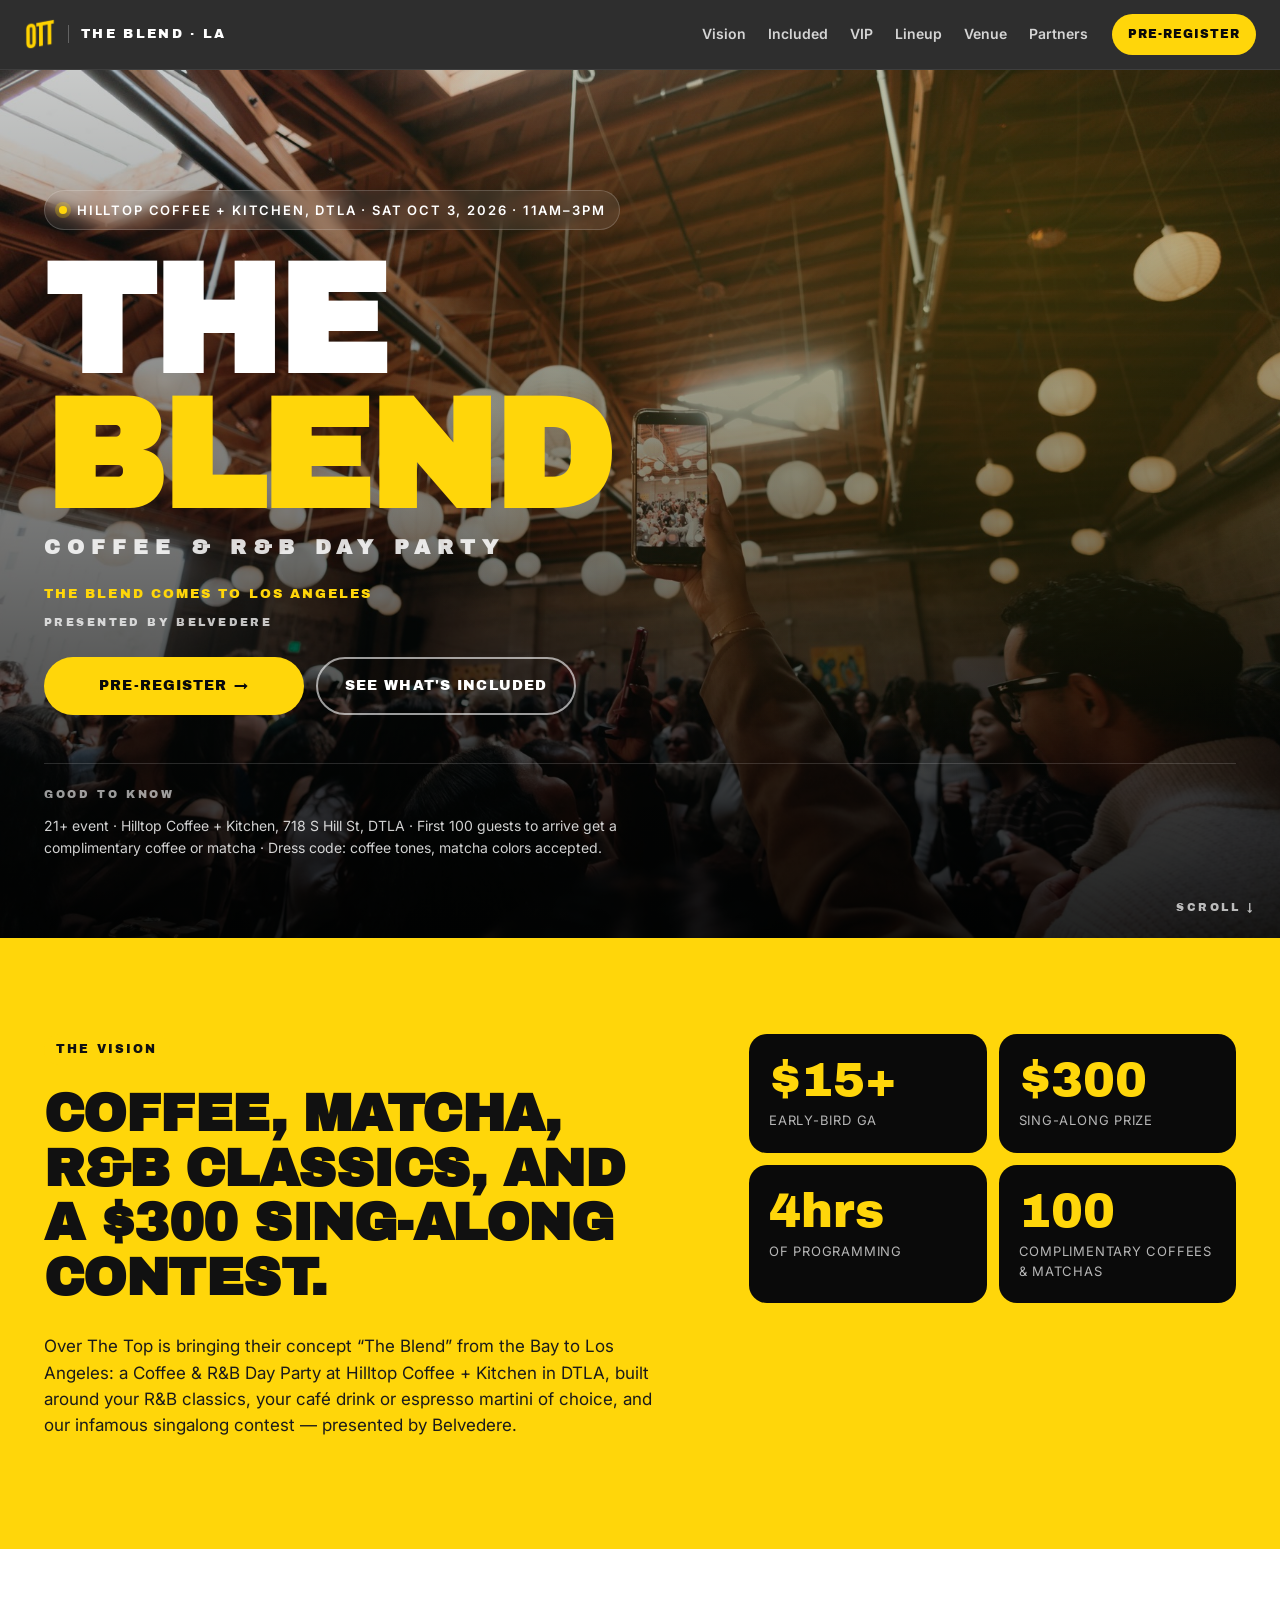
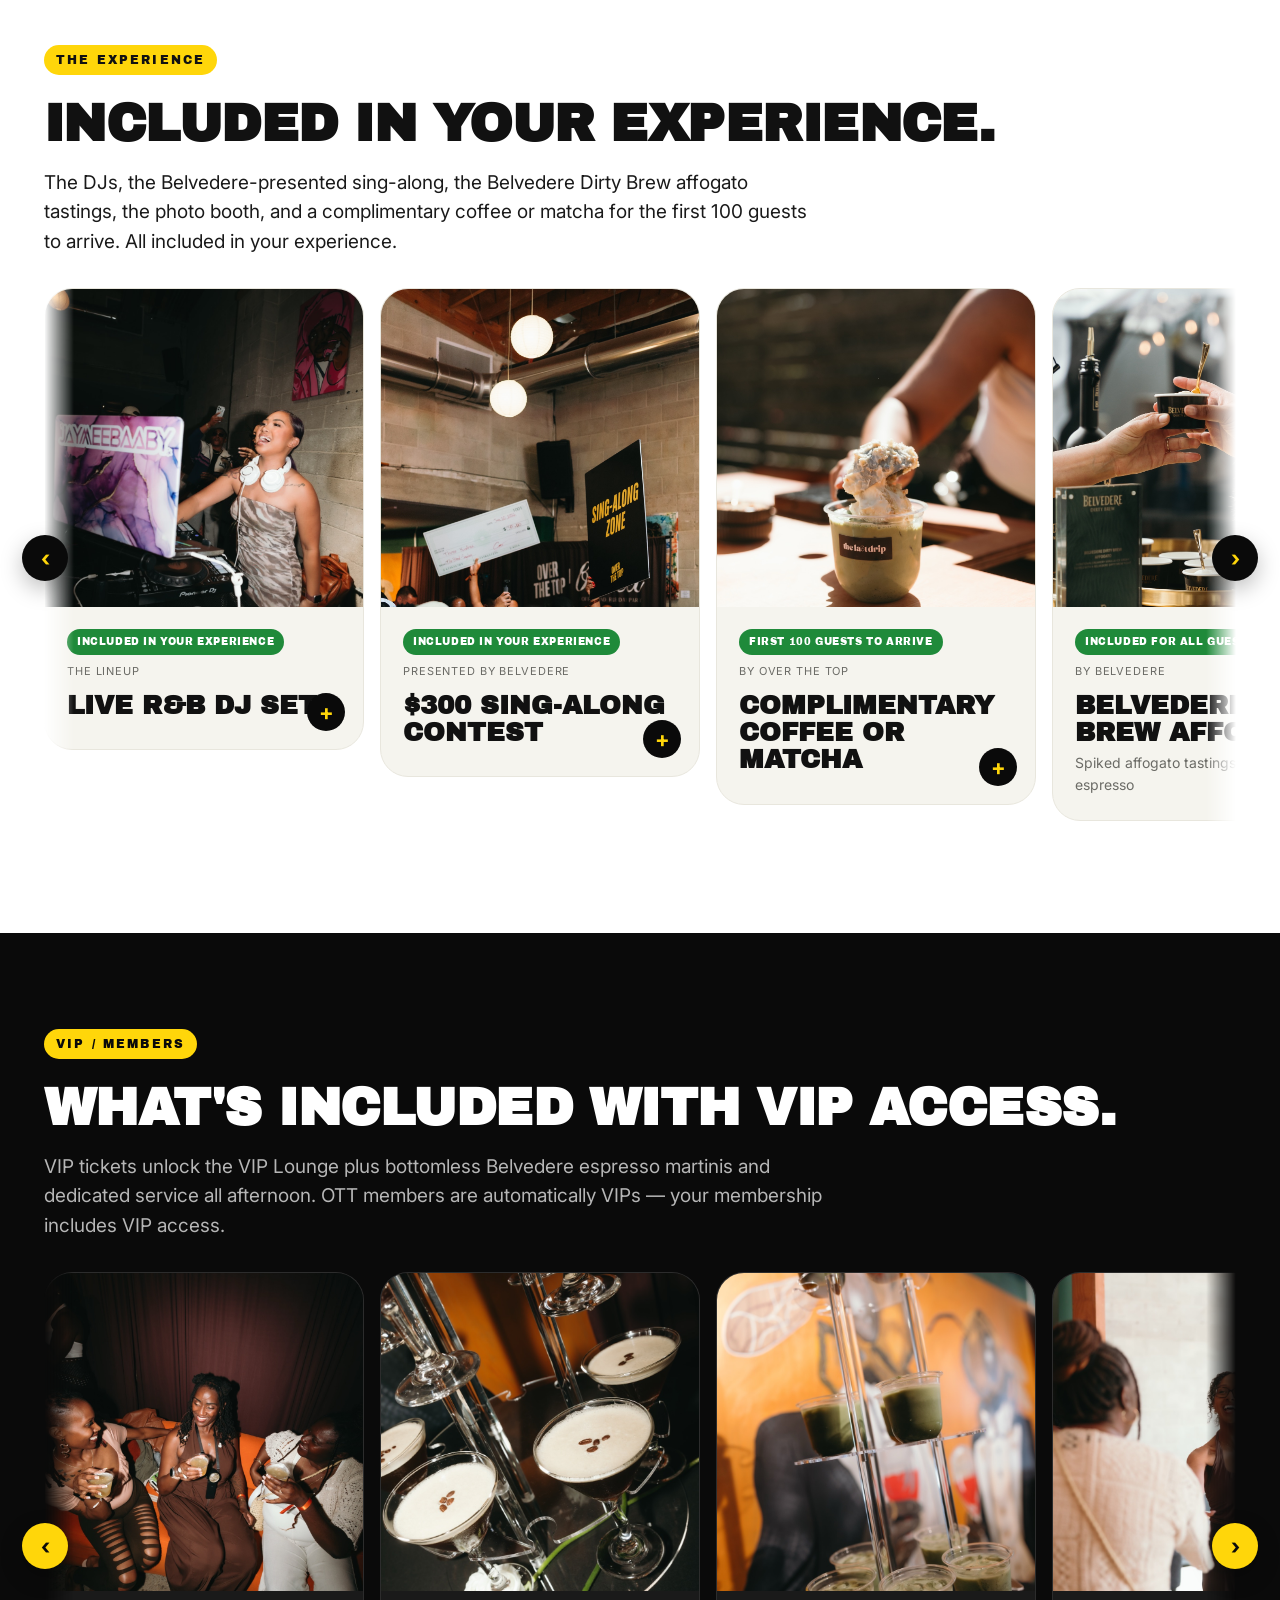
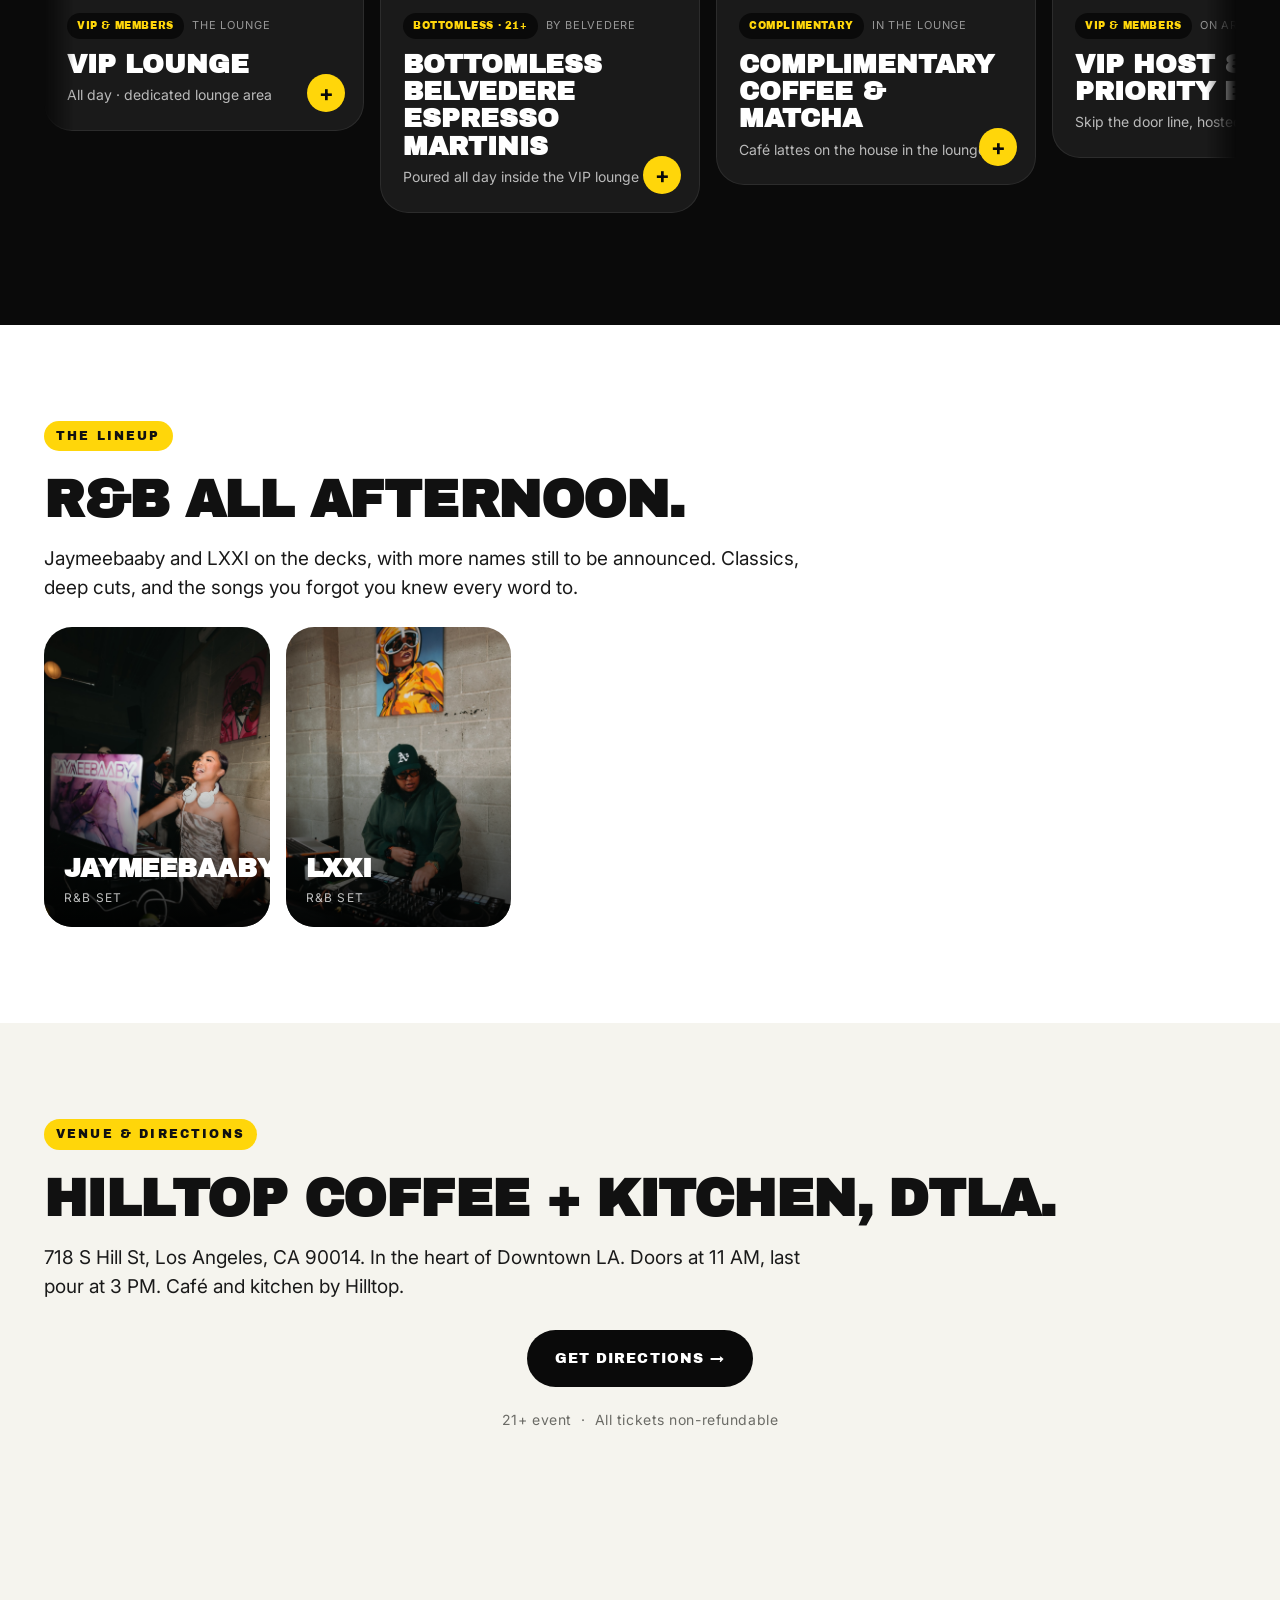
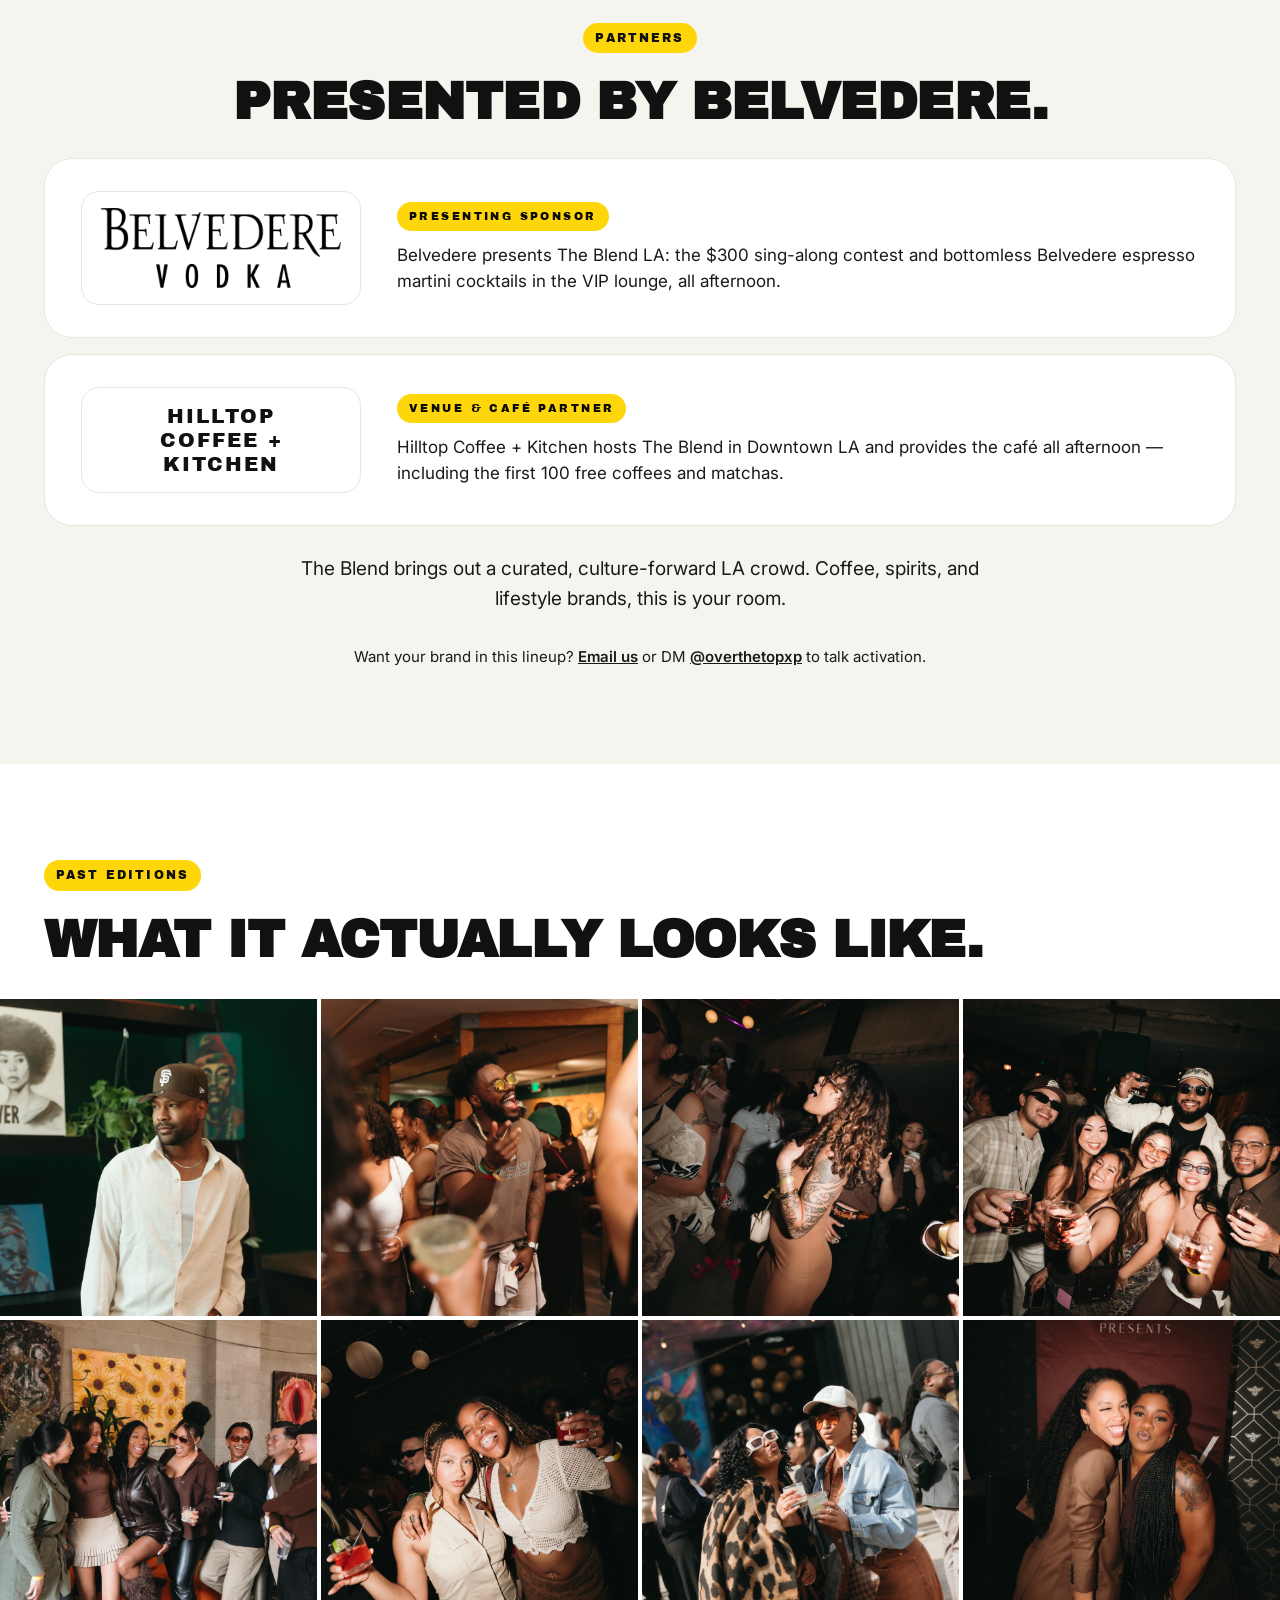
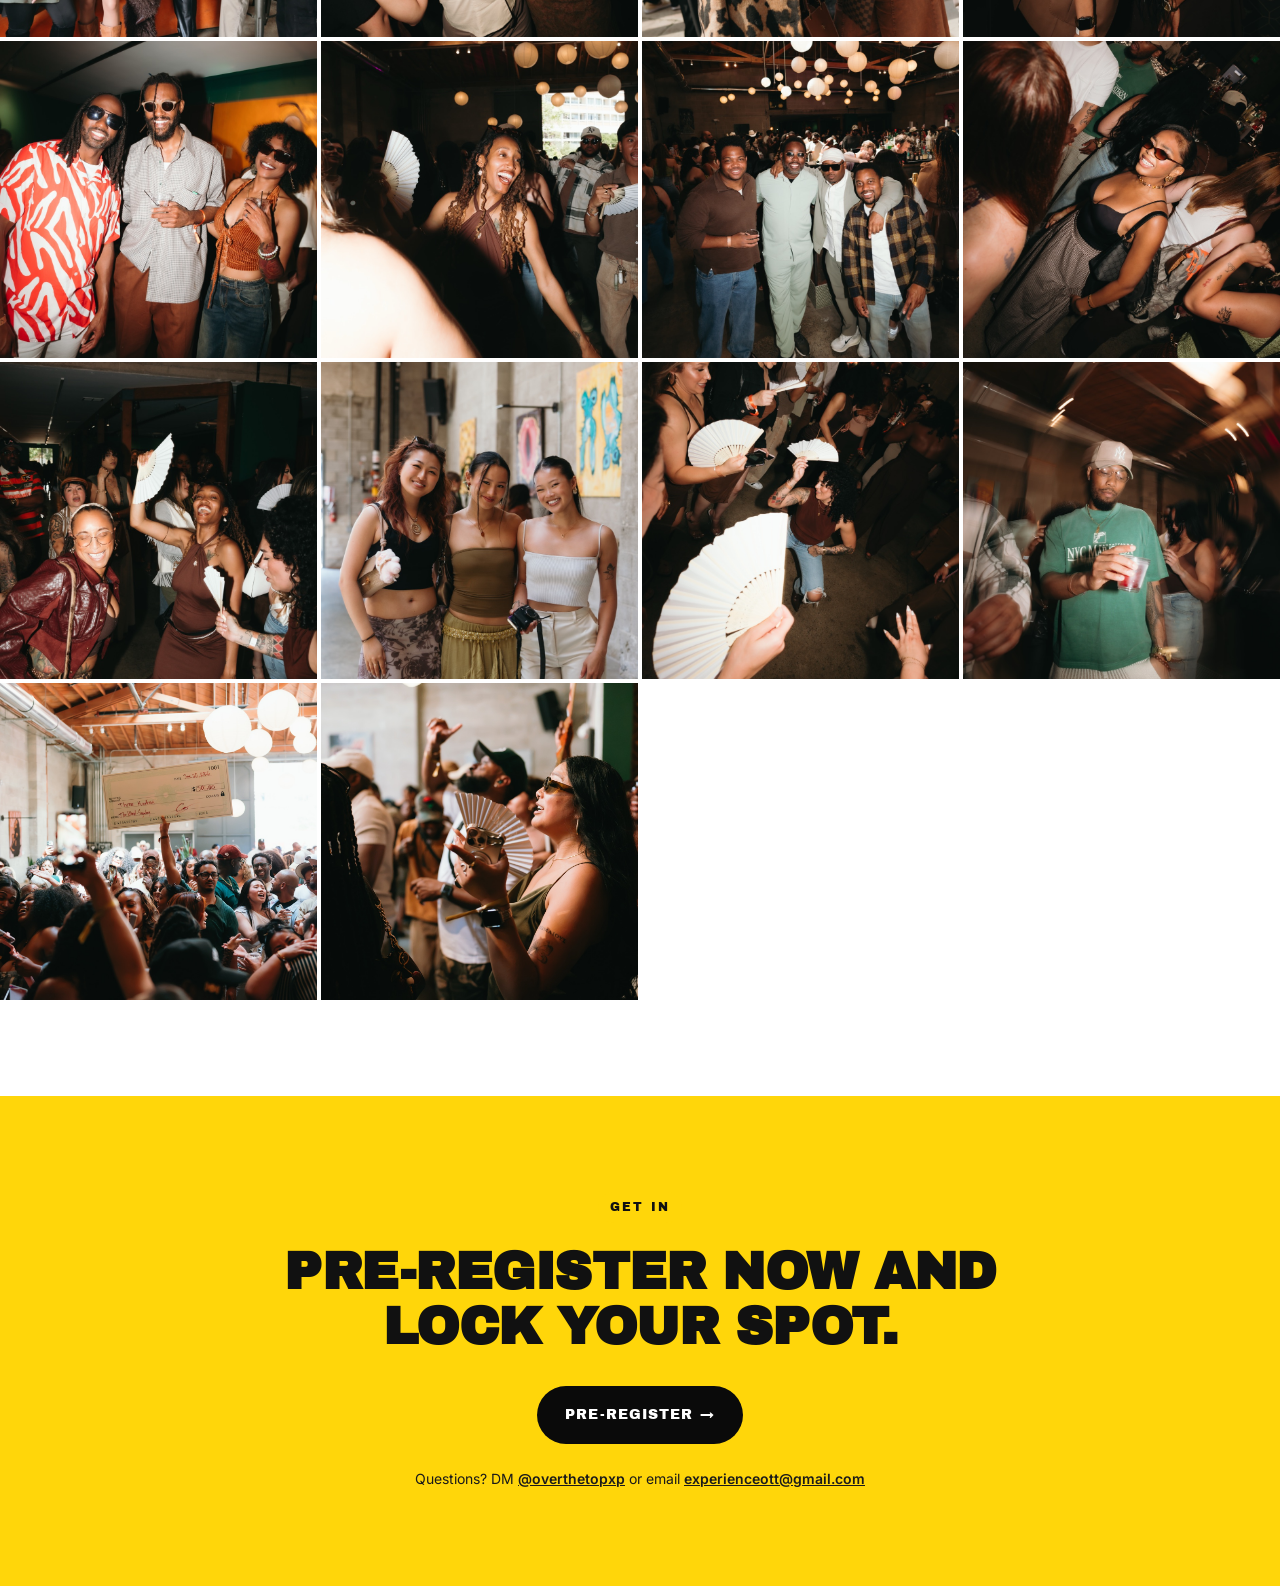
==== commit 64199d5a: "Lock in LA event details: Hilltop DTLA venue, Belvedere, lineup, 11-3 Event facts, applied across in" ====
--- a/index.html
+++ b/index.html
@@ -4,11 +4,11 @@
 <meta charset="utf-8" />
 <meta name="viewport" content="width=device-width, initial-scale=1, viewport-fit=cover" />
 <meta name="theme-color" content="#FFD60A" />
-<title>The Blend: Coffee & R&B Day Party · Los Angeles · October 3, 2026</title>
-<meta name="description" content="The Blend comes to Los Angeles. Over The Top's Coffee & R&B Day Party on Saturday, October 3, 2026, 11AM-2PM. R&B classics, café coffee & matcha, a $300 sing-along, and free coffee for the first 100 in. Pre-register now. 21+." />
+<title>The Blend: Coffee & R&B Day Party · Hilltop Coffee + Kitchen DTLA · October 3, 2026</title>
+<meta name="description" content="The Blend comes to Los Angeles. Over The Top's Coffee & R&B Day Party at Hilltop Coffee + Kitchen DTLA on Saturday, October 3, 2026, 11AM-3PM. R&B classics, café coffee & matcha, a $300 sing-along presented by Belvedere, Belvedere Dirty Brew affogatos, and a complimentary coffee for the first 100 guests to arrive. Early-bird from $15. 21+." />
 
 <meta property="og:title" content="The Blend: Coffee & R&B Day Party · Los Angeles · Oct 3, 2026" />
-<meta property="og:description" content="Over The Top's Coffee & R&B Day Party comes to Los Angeles. Saturday, October 3, 2026. R&B classics, coffee, espresso martinis, and community. Pre-register now. 21+." />
+<meta property="og:description" content="Over The Top's Coffee & R&B Day Party comes to Los Angeles. Saturday, October 3, 2026 at Hilltop Coffee + Kitchen DTLA. R&B classics, coffee, Belvedere espresso martinis, and community. Pre-register now. 21+." />
 <meta property="og:type" content="website" />
 <meta property="og:image" content="images/hero.jpg" />
 
@@ -16,7 +16,7 @@
 <link rel="preconnect" href="https://fonts.gstatic.com" crossorigin />
 <link href="https://fonts.googleapis.com/css2?family=Archivo+Black&family=Inter:wght@400;500;600;700;800;900&display=swap" rel="stylesheet" />
 
-<link rel="stylesheet" href="styles.css?v=2" />
+<link rel="stylesheet" href="styles.css?v=3" />
 
 <!-- Meta Pixel Code -->
 <script>
@@ -47,6 +47,9 @@
   <nav class="nav__links">
     <a href="#vision">Vision</a>
     <a href="#included">Included</a>
+    <a href="#vip">VIP</a>
+    <a href="#lineup">Lineup</a>
+    <a href="#venue">Venue</a>
     <a href="#partners">Partners</a>
   </nav>
   <a class="btn btn--small btn--yellow" data-preregister href="https://events.sweatpals.com/60043e3c" target="_blank" rel="noopener">Pre-Register</a>
@@ -58,14 +61,15 @@
   <div class="hero__overlay"></div>
   <div class="hero__content">
     <div class="hero__eyebrow">
-      <span class="dot"></span> Los Angeles · Sat Oct 3, 2026 · 11AM&ndash;2PM
+      <span class="dot"></span> Hilltop Coffee + Kitchen, DTLA · Sat Oct 3, 2026 · 11AM&ndash;3PM
     </div>
     <h1 class="hero__title">
       <span class="line">THE</span>
       <span class="line line--yellow">BLEND</span>
       <span class="line line--small">COFFEE &amp; R&amp;B DAY PARTY</span>
     </h1>
-    <p style="font-family:var(--display); font-size:13px; letter-spacing:.16em; text-transform:uppercase; color:var(--yellow); margin:0 0 26px;">The Blend comes to Los Angeles</p>
+    <p style="font-family:var(--display); font-size:13px; letter-spacing:.16em; text-transform:uppercase; color:var(--yellow); margin:0 0 10px;">The Blend comes to Los Angeles</p>
+    <p style="font-family:var(--display); font-size:11px; letter-spacing:.22em; text-transform:uppercase; color:rgba(255,255,255,.75); margin:0 0 26px;">Presented by Belvedere</p>
     <div class="hero__ctas">
       <a class="btn btn--yellow btn--lg" data-preregister href="https://events.sweatpals.com/60043e3c" target="_blank" rel="noopener">Pre-Register →</a>
       <a class="btn btn--ghost btn--lg" href="#included">See what's included</a>
@@ -73,7 +77,8 @@
     <div class="hero__partners">
       <span class="hero__partners-label">Good to know</span>
       <p style="font-size:14px; color:rgba(255,255,255,.82); margin:0; max-width:580px;">
-        21+ event · Venue announced soon · Dress code: coffee tones, matcha colors accepted.
+        21+ event · Hilltop Coffee + Kitchen, 718 S Hill St, DTLA · First 100 guests to arrive get a complimentary
+        coffee or matcha · Dress code: coffee tones, matcha colors accepted.
       </p>
     </div>
   </div>
@@ -89,15 +94,15 @@
         <h2 class="h2">Coffee, matcha, R&amp;B classics, and a $300 sing-along contest.</h2>
         <p>
           Over The Top is bringing their concept &ldquo;The Blend&rdquo; from the Bay to Los Angeles: a Coffee &amp; R&amp;B
-          Day Party built around your R&amp;B classics, your café drink or espresso martini of choice, and our
-          infamous singalong contest.
+          Day Party at Hilltop Coffee + Kitchen in DTLA, built around your R&amp;B classics, your café drink or
+          espresso martini of choice, and our infamous singalong contest &mdash; presented by Belvedere.
         </p>
       </div>
       <div class="vision__stats">
-        <div class="stat"><div class="stat__num">$10+</div><div class="stat__label">Early-bird tickets</div></div>
+        <div class="stat"><div class="stat__num">$15+</div><div class="stat__label">Early-bird GA</div></div>
         <div class="stat"><div class="stat__num">$300</div><div class="stat__label">Sing-along prize</div></div>
-        <div class="stat"><div class="stat__num">3hrs</div><div class="stat__label">Of programming</div></div>
-        <div class="stat"><div class="stat__num">100</div><div class="stat__label">Free coffees & matchas</div></div>
+        <div class="stat"><div class="stat__num">4hrs</div><div class="stat__label">Of programming</div></div>
+        <div class="stat"><div class="stat__num">100</div><div class="stat__label">Complimentary coffees &amp; matchas</div></div>
       </div>
     </div>
   </div>
@@ -109,7 +114,8 @@
     <span class="kicker">The experience</span>
     <h2 class="h2">Included in your experience.</h2>
     <p class="lede" style="margin:-12px 0 24px; max-width:780px;">
-      The DJs, the sing-along, the photo booth, and your first coffee or matcha (if you're one of the first 100 through the door). All included in your experience.
+      The DJs, the Belvedere-presented sing-along, the Belvedere Dirty Brew affogato tastings, the photo booth, and
+      a complimentary coffee or matcha for the first 100 guests to arrive. All included in your experience.
     </p>
 
     <div class="rail" data-rail>
@@ -118,7 +124,7 @@
         <div class="rail__track">
 
           <article class="card card--rail" data-card>
-            <img class="card__img" src="images/dj-flygerian-jeff.jpg" alt="Live R&B DJ set" />
+            <img class="card__img" src="images/jaymeebaaby.jpg" alt="Jaymeebaaby DJing a live R&B set" />
             <div class="card__body">
               <div class="card__access-row">
                 <span class="card__access card__access--free">Included in your experience</span>
@@ -126,37 +132,53 @@
               </div>
               <h3 class="card__title">Live R&amp;B DJ Sets</h3>
               <div class="card__expand">
-                <p>R&amp;B classics all afternoon. The LA lineup drops soon.</p>
-              </div>
-              <button class="card__toggle" aria-label="Expand">+</button>
-            </div>
-          </article>
-
-          <article class="card card--rail" data-card>
-            <img class="card__img" src="images/singalong.jpg" alt="Sing-along contest" />
+                <p>R&amp;B classics all afternoon with Jaymeebaaby and LXXI. More names to be announced.</p>
+              </div>
+              <button class="card__toggle" aria-label="Expand">+</button>
+            </div>
+          </article>
+
+          <article class="card card--rail" data-card>
+            <img class="card__img" src="images/singalong-cash-prize.jpg" alt="Winner holding the $300 sing-along check in the Sing-Along Zone" />
             <div class="card__body">
               <div class="card__access-row">
                 <span class="card__access card__access--free">Included in your experience</span>
+                <span class="card__attr">presented by Belvedere</span>
+              </div>
+              <h3 class="card__title">$300 Sing-Along Contest</h3>
+              <div class="card__expand">
+                <p>Grab the mic for the $300 sing-along contest, presented by Belvedere. Your R&amp;B moment, best voice takes the cash.</p>
+              </div>
+              <button class="card__toggle" aria-label="Expand">+</button>
+            </div>
+          </article>
+
+          <article class="card card--rail" data-card>
+            <img class="card__img" src="images/cafe.jpg" alt="First coffee or matcha free" />
+            <div class="card__body">
+              <div class="card__access-row">
+                <span class="card__access card__access--free">First 100 guests to arrive</span>
                 <span class="card__attr">by Over The Top</span>
               </div>
-              <h3 class="card__title">$300 Sing-Along Contest</h3>
-              <div class="card__expand">
-                <p>Grab the mic for OTT's $300 sing-along contest. Your R&amp;B moment, best voice takes the cash.</p>
-              </div>
-              <button class="card__toggle" aria-label="Expand">+</button>
-            </div>
-          </article>
-
-          <article class="card card--rail" data-card>
-            <img class="card__img" src="images/cafe.jpg" alt="First coffee or matcha free" />
-            <div class="card__body">
-              <div class="card__access-row">
-                <span class="card__access card__access--free">First 100 in</span>
-                <span class="card__attr">by Over The Top</span>
-              </div>
-              <h3 class="card__title">First Coffee or Matcha, Free</h3>
-              <div class="card__expand">
-                <p>The first 100 attendees through the door get a free coffee or matcha latte, courtesy of OTT.</p>
+              <h3 class="card__title">Complimentary Coffee or Matcha</h3>
+              <div class="card__expand">
+                <p>The first 100 guests to arrive get a complimentary coffee or matcha latte from Hilltop Coffee + Kitchen, courtesy of OTT.</p>
+              </div>
+              <button class="card__toggle" aria-label="Expand">+</button>
+            </div>
+          </article>
+
+          <article class="card card--rail" data-card>
+            <img class="card__img" src="images/belvedere-affogato.jpg" alt="Belvedere Dirty Brew affogato tasting" />
+            <div class="card__body">
+              <div class="card__access-row">
+                <span class="card__access card__access--free">Included for all guests · 21+</span>
+                <span class="card__attr">by Belvedere</span>
+              </div>
+              <h3 class="card__title">Belvedere Dirty Brew Affogatos</h3>
+              <p class="card__sub">Spiked affogato tastings · ice cream + espresso</p>
+              <div class="card__expand">
+                <p>Complimentary affogato tastings from Belvedere: ice cream and the Belvedere Dirty Brew, a spiked affogato. Included for every guest, 21+.</p>
               </div>
               <button class="card__toggle" aria-label="Expand">+</button>
             </div>
@@ -185,12 +207,13 @@
 </section>
 
 <!-- SECTION 3: WHAT'S INCLUDED WITH VIP -->
-<section class="band band--dark" id="vip" hidden>
+<section class="band band--dark" id="vip">
   <div class="container">
     <span class="kicker kicker--yellow">VIP / Members</span>
     <h2 class="h2 h2--light">What's included with VIP access.</h2>
     <p class="lede" style="color:rgba(255,255,255,.7); margin:-12px 0 24px; max-width:780px;">
-      VIP and member tickets unlock the VIP Lounge plus complimentary drinks and dedicated service all afternoon.
+      VIP tickets unlock the VIP Lounge plus bottomless Belvedere espresso martinis and dedicated service all afternoon.
+      OTT members are automatically VIPs &mdash; your membership includes VIP access.
     </p>
 
     <div class="rail" data-rail>
@@ -202,7 +225,7 @@
             <img class="card__img" src="images/vip-lounge.jpg" alt="VIP Lounge" />
             <div class="card__body">
               <div class="card__access-row">
-                <span class="card__access card__access--vip">VIP ticket only</span>
+                <span class="card__access card__access--vip">VIP &amp; members</span>
                 <span class="card__attr">the lounge</span>
               </div>
               <h3 class="card__title">VIP Lounge</h3>
@@ -218,13 +241,13 @@
             <img class="card__img" src="images/vip-espresso.jpg" alt="Complimentary espresso martini tower" />
             <div class="card__body">
               <div class="card__access-row">
-                <span class="card__access card__access--vip">Complimentary · 21+</span>
-                <span class="card__attr">in the lounge</span>
-              </div>
-              <h3 class="card__title">Complimentary Espresso Martinis</h3>
-              <p class="card__sub">Towers poured all day inside the lounge</p>
-              <div class="card__expand">
-                <p>Espresso martini towers are complimentary inside the VIP lounge. Pour as you go.</p>
+                <span class="card__access card__access--vip">Bottomless · 21+</span>
+                <span class="card__attr">by Belvedere</span>
+              </div>
+              <h3 class="card__title">Bottomless Belvedere Espresso Martinis</h3>
+              <p class="card__sub">Poured all day inside the VIP lounge</p>
+              <div class="card__expand">
+                <p>Bottomless Belvedere espresso martini cocktails inside the VIP lounge, all afternoon. VIP ticket required, 21+.</p>
               </div>
               <button class="card__toggle" aria-label="Expand">+</button>
             </div>
@@ -250,7 +273,7 @@
             <img class="card__img" src="images/vip-hostess.jpg" alt="VIP host" />
             <div class="card__body">
               <div class="card__access-row">
-                <span class="card__access card__access--vip">VIP ticket only</span>
+                <span class="card__access card__access--vip">VIP &amp; members</span>
                 <span class="card__attr">on arrival</span>
               </div>
               <h3 class="card__title">VIP Host &amp; Priority Entry</h3>
@@ -270,13 +293,32 @@
 </section>
 
 <!-- DJ LINEUP (hidden until the LA lineup is confirmed) -->
-<section class="band" id="lineup" hidden>
+<section class="band" id="lineup">
   <div class="container">
     <span class="kicker">The lineup</span>
     <h2 class="h2">R&amp;B all afternoon.</h2>
     <p class="lede" style="margin:-12px 0 24px; max-width:780px;">
-      The LA lineup is being locked in. Classics, deep cuts, and the songs you forgot you knew every word to.
-    </p>
+      Jaymeebaaby and LXXI on the decks, with more names still to be announced. Classics, deep cuts, and the songs
+      you forgot you knew every word to.
+    </p>
+
+    <div class="dj-grid">
+      <article class="dj">
+        <img class="dj__img" src="images/jaymeebaaby.jpg" alt="Jaymeebaaby" />
+        <div class="dj__overlay">
+          <h3 class="dj__name">Jaymeebaaby</h3>
+          <p class="dj__role">R&amp;B set</p>
+        </div>
+      </article>
+
+      <article class="dj">
+        <img class="dj__img" src="images/dj-lxxi.jpg" alt="LXXI" />
+        <div class="dj__overlay">
+          <h3 class="dj__name">LXXI</h3>
+          <p class="dj__role">R&amp;B set</p>
+        </div>
+      </article>
+    </div>
   </div>
 </section>
 
@@ -286,7 +328,7 @@
     <span class="kicker">Provided on site</span>
     <h2 class="h2">Café, food &amp; bar.</h2>
     <p class="lede" style="margin:-12px 0 24px; max-width:780px;">
-      Drinks and bites available all afternoon. Cash bar pricing, buy by the glass. 21+ for the bar.
+      Café, kitchen and bar by Hilltop Coffee + Kitchen, open all afternoon. Cash bar pricing, buy by the glass. 21+ for the bar.
     </p>
 
     <div class="rail" data-rail>
@@ -302,9 +344,9 @@
                 <span class="card__attr">on site</span>
               </div>
               <h3 class="card__title">The Café</h3>
-              <p class="card__sub">11 AM &ndash; 2 PM · coffee &amp; matcha lattes</p>
-              <div class="card__expand">
-                <p>Full café menu all afternoon. Pay-as-you-go after the first 100 free drinks are claimed.</p>
+              <p class="card__sub">11 AM &ndash; 3 PM · coffee &amp; matcha lattes by Hilltop</p>
+              <div class="card__expand">
+                <p>Full café menu by Hilltop Coffee + Kitchen all afternoon. Pay-as-you-go after the first 100 free drinks are claimed.</p>
               </div>
               <button class="card__toggle" aria-label="Expand">+</button>
             </div>
@@ -371,30 +413,34 @@
     <span class="kicker kicker--yellow">Run of show</span>
     <h2 class="h2 h2--light">A day designed to flow.</h2>
     <p class="lede" style="color:rgba(255,255,255,.7); margin:-12px 0 36px; max-width:780px;">
-      Doors at 11, last pour at 2. Three hours of R&amp;B, coffee, and community. Times below are a draft and may shift.
+      Doors at 11, last pour at 3. Four hours of R&amp;B, coffee, and community. Times below are a draft and may shift.
     </p>
 
     <ol class="schedule">
-      <li><span class="schedule__time">11:00 AM</span><span class="schedule__title">Doors open · Café opens</span><span class="schedule__sub">First 100 coffees & matchas free, courtesy of OTT</span></li>
-      <li><span class="schedule__time">11:15 AM</span><span class="schedule__title">R&amp;B DJ sets begin</span><span class="schedule__sub">Classics on the decks all afternoon</span></li>
-      <li><span class="schedule__time">11:30 AM</span><span class="schedule__title">Espresso martini & slushie towers open</span><span class="schedule__sub">21+ · cash bar all day</span></li>
-      <li><span class="schedule__time">11:30 AM</span><span class="schedule__title">VIP Lounge opens</span><span class="schedule__sub">VIP lounge · VIP ticket required</span></li>
-      <li><span class="schedule__time">1:00 PM</span><span class="schedule__title">$300 Sing-Along Contest</span><span class="schedule__sub">Grab the mic on the main floor</span></li>
-      <li><span class="schedule__time">1:30 PM</span><span class="schedule__title">Peak set</span><span class="schedule__sub">The afternoon hits its stride</span></li>
-      <li><span class="schedule__time">1:45 PM</span><span class="schedule__title">Last call & closing set</span><span class="schedule__sub">Final pours from the café and bar</span></li>
-      <li><span class="schedule__time">2:00 PM</span><span class="schedule__title">Event ends</span><span class="schedule__sub">Thanks for coming out</span></li>
+      <li><span class="schedule__time">11:00 AM</span><span class="schedule__title">Doors open · Café opens</span><span class="schedule__sub">First 100 guests to arrive get a complimentary coffee or matcha · café by Hilltop, courtesy of OTT</span></li>
+      <li><span class="schedule__time">11:15 AM</span><span class="schedule__title">R&amp;B DJ sets begin</span><span class="schedule__sub">Jaymeebaaby &amp; LXXI · classics on the decks all afternoon</span></li>
+      <li><span class="schedule__time">11:30 AM</span><span class="schedule__title">VIP Lounge opens</span><span class="schedule__sub">Bottomless Belvedere espresso martinis · VIP &amp; members · 21+</span></li>
+      <li><span class="schedule__time">12:00 PM</span><span class="schedule__title">Belvedere Dirty Brew affogato tastings</span><span class="schedule__sub">Included for all guests · complimentary · 21+</span></li>
+      <li><span class="schedule__time">1:30 PM</span><span class="schedule__title">$300 Sing-Along Contest</span><span class="schedule__sub">Presented by Belvedere · grab the mic on the main floor</span></li>
+      <li><span class="schedule__time">2:00 PM</span><span class="schedule__title">Peak set</span><span class="schedule__sub">The afternoon hits its stride</span></li>
+      <li><span class="schedule__time">2:45 PM</span><span class="schedule__title">Last call &amp; closing set</span><span class="schedule__sub">Final pours from the café and bar</span></li>
+      <li><span class="schedule__time">3:00 PM</span><span class="schedule__title">Event ends</span><span class="schedule__sub">Thanks for coming out</span></li>
     </ol>
   </div>
 </section>
 
 <!-- VENUE (hidden on the public page until announced) -->
-<section class="band band--cream" id="venue" hidden>
+<section class="band band--cream" id="venue">
   <div class="container">
     <span class="kicker">Venue &amp; directions</span>
-    <h2 class="h2">Los Angeles.</h2>
+    <h2 class="h2">Hilltop Coffee + Kitchen, DTLA.</h2>
     <p class="lede" style="margin:-12px 0 28px; max-width:780px;">
-      The Los Angeles venue is being finalized and will be announced soon. Pre-register to be first to know.
-    </p>
+      718 S Hill St, Los Angeles, CA 90014. In the heart of Downtown LA. Doors at 11 AM, last pour at 3 PM.
+      Café and kitchen by Hilltop.
+    </p>
+    <div class="venue-cta">
+      <a class="btn btn--black btn--lg" href="https://maps.google.com/?q=Hilltop+Coffee+%2B+Kitchen,+718+S+Hill+St,+Los+Angeles,+CA+90014" target="_blank" rel="noopener">Get directions →</a>
+    </div>
     <p style="text-align:center; margin:22px 0 0; font-size:14px; color:var(--gray-500); letter-spacing:.04em;">
       21+ event &nbsp;·&nbsp; All tickets non-refundable
     </p>
@@ -405,8 +451,35 @@
 <section class="band band--cream" id="partners">
   <div class="container text-center">
     <span class="kicker">Partners</span>
-    <h2 class="h2">Partner with us.</h2>
-    <p class="lede" style="margin:-4px auto 8px; max-width:680px;">
+    <h2 class="h2">Presented by Belvedere.</h2>
+
+    <div class="presenting" style="text-align:left;">
+      <div class="presenting__logo">
+        <img src="logos/belvedere.png" alt="Belvedere Vodka" />
+      </div>
+      <div class="presenting__copy">
+        <span class="presenting__label">Presenting sponsor</span>
+        <p>
+          Belvedere presents The Blend LA: the $300 sing-along contest and bottomless Belvedere espresso
+          martini cocktails in the VIP lounge, all afternoon.
+        </p>
+      </div>
+    </div>
+
+    <div class="presenting" style="text-align:left;">
+      <div class="presenting__logo">
+        <span style="font-family:var(--display); font-size:20px; letter-spacing:.1em; text-transform:uppercase; text-align:center; line-height:1.2;">Hilltop<br />Coffee + Kitchen</span>
+      </div>
+      <div class="presenting__copy">
+        <span class="presenting__label">Venue &amp; café partner</span>
+        <p>
+          Hilltop Coffee + Kitchen hosts The Blend in Downtown LA and provides the café all afternoon &mdash;
+          including the first 100 free coffees and matchas.
+        </p>
+      </div>
+    </div>
+
+    <p class="lede" style="margin:28px auto 8px; max-width:680px;">
       The Blend brings out a curated, culture-forward LA crowd. Coffee, spirits, and lifestyle brands, this is your room.
     </p>
     <p class="partners-cta">
@@ -439,6 +512,8 @@
     <img src="images/gallery-14.jpg" alt="" loading="lazy" />
     <img src="images/gallery-15.jpg" alt="" loading="lazy" />
     <img src="images/gallery-16.jpg" alt="" loading="lazy" />
+    <img src="images/cash-prize.jpg" alt="" loading="lazy" />
+    <img src="images/fans.jpg" alt="" loading="lazy" />
   </div>
 </section>
 
@@ -457,6 +532,6 @@
   </div>
 </section>
 
-<script src="script.js?v=2"></script>
+<script src="script.js?v=3"></script>
 </body>
 </html>
--- a/styles.css
+++ b/styles.css
@@ -1016,11 +1016,6 @@
   filter: brightness(0);
   opacity: 0.9;
 }
-/* The Hennessy logo ships as a black mark on a solid white background, so the
-   default brightness(0) filter would render it as a solid black box. The
-   partner card background is already white, so dropping the filter lets the
-   logo sit seamlessly. */
-.partner__img[src*="hennessy"] { filter: none; opacity: 1; height: 56px; }
 .partner__role {
   font-size: 13px;
   color: var(--gray-500);
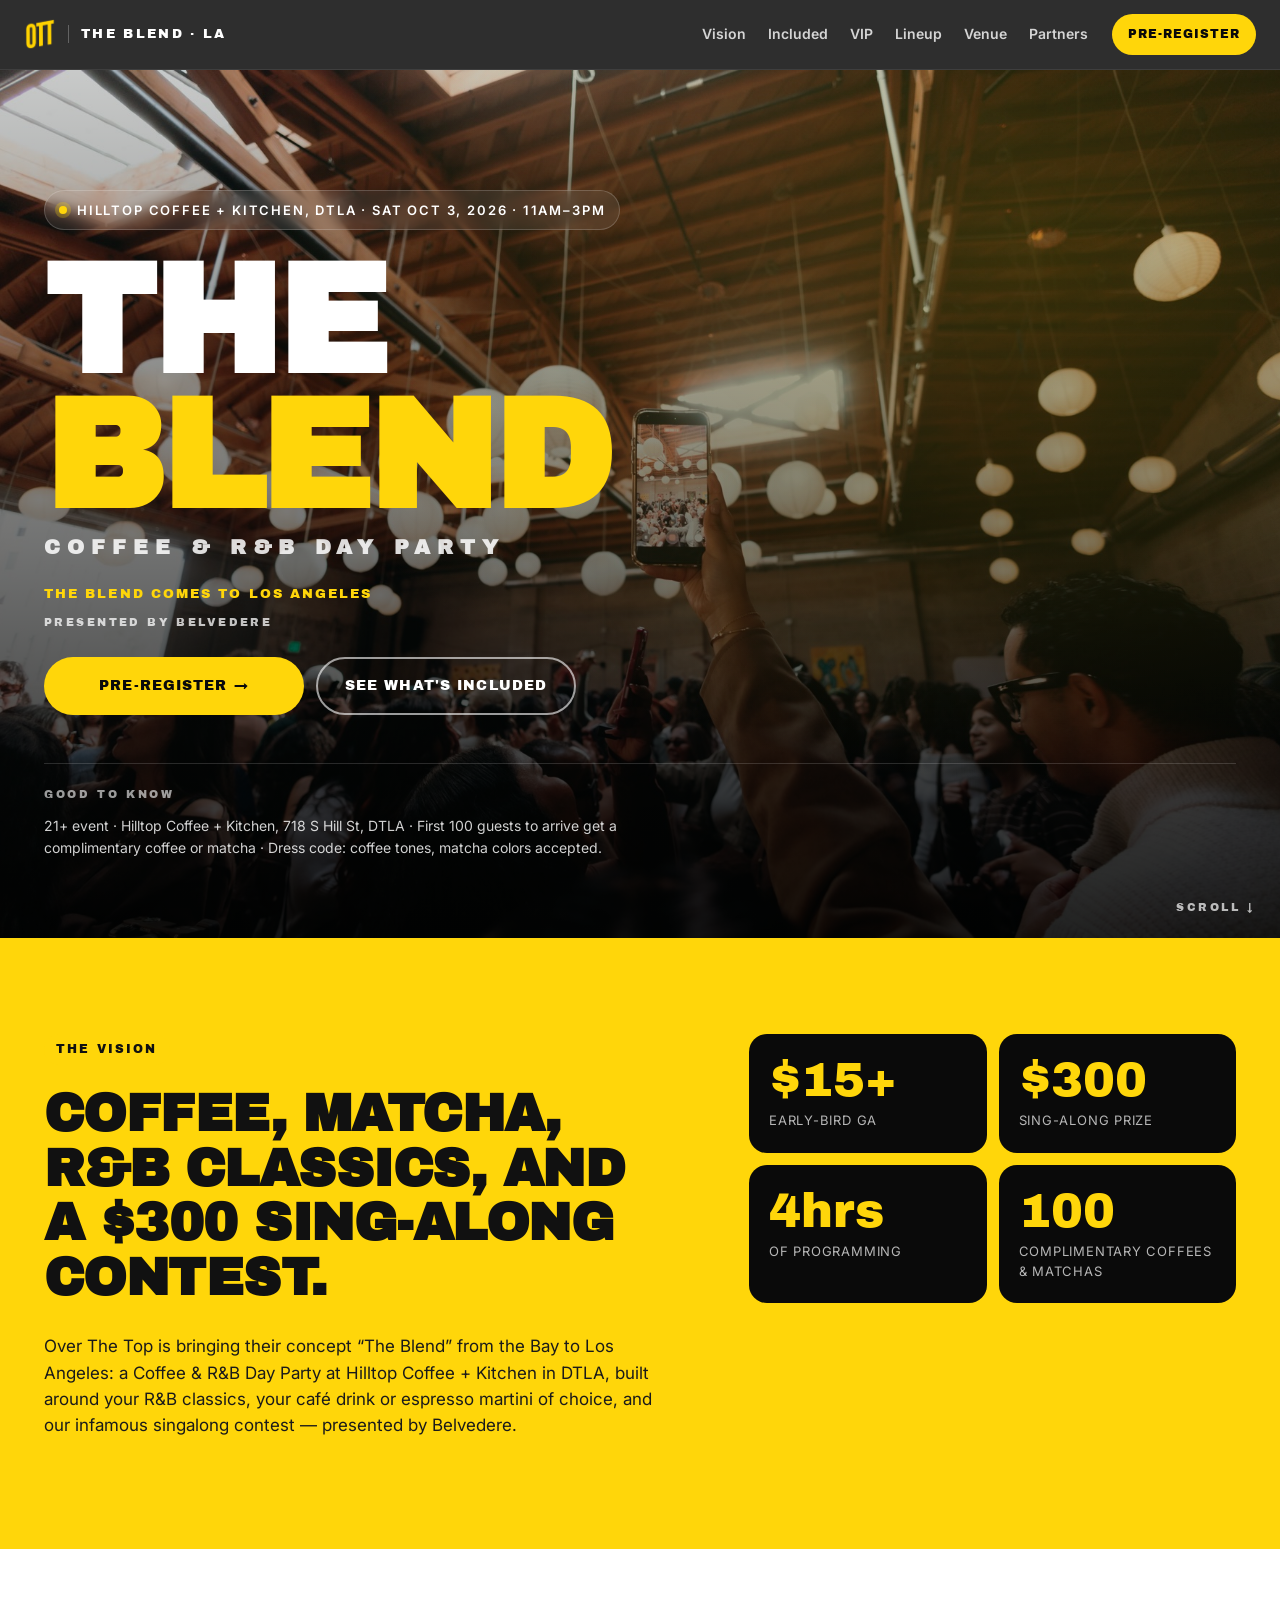
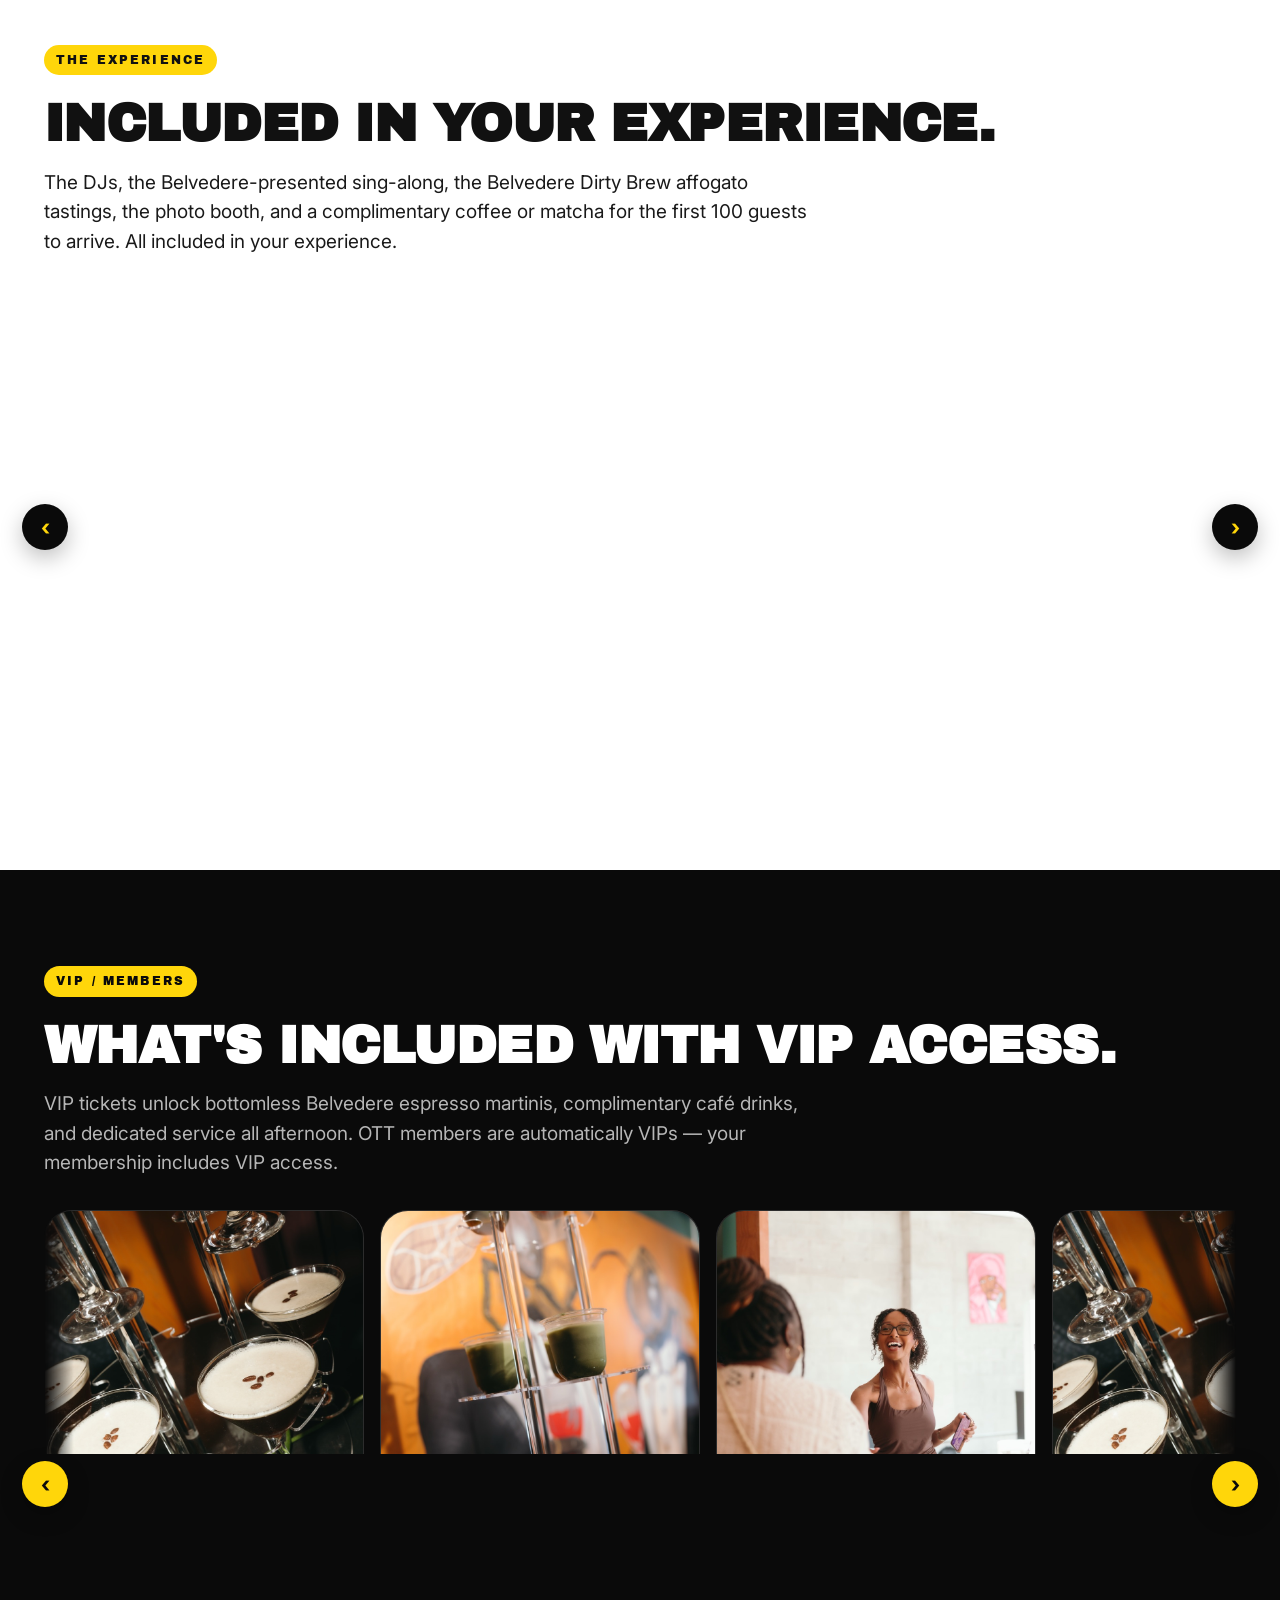
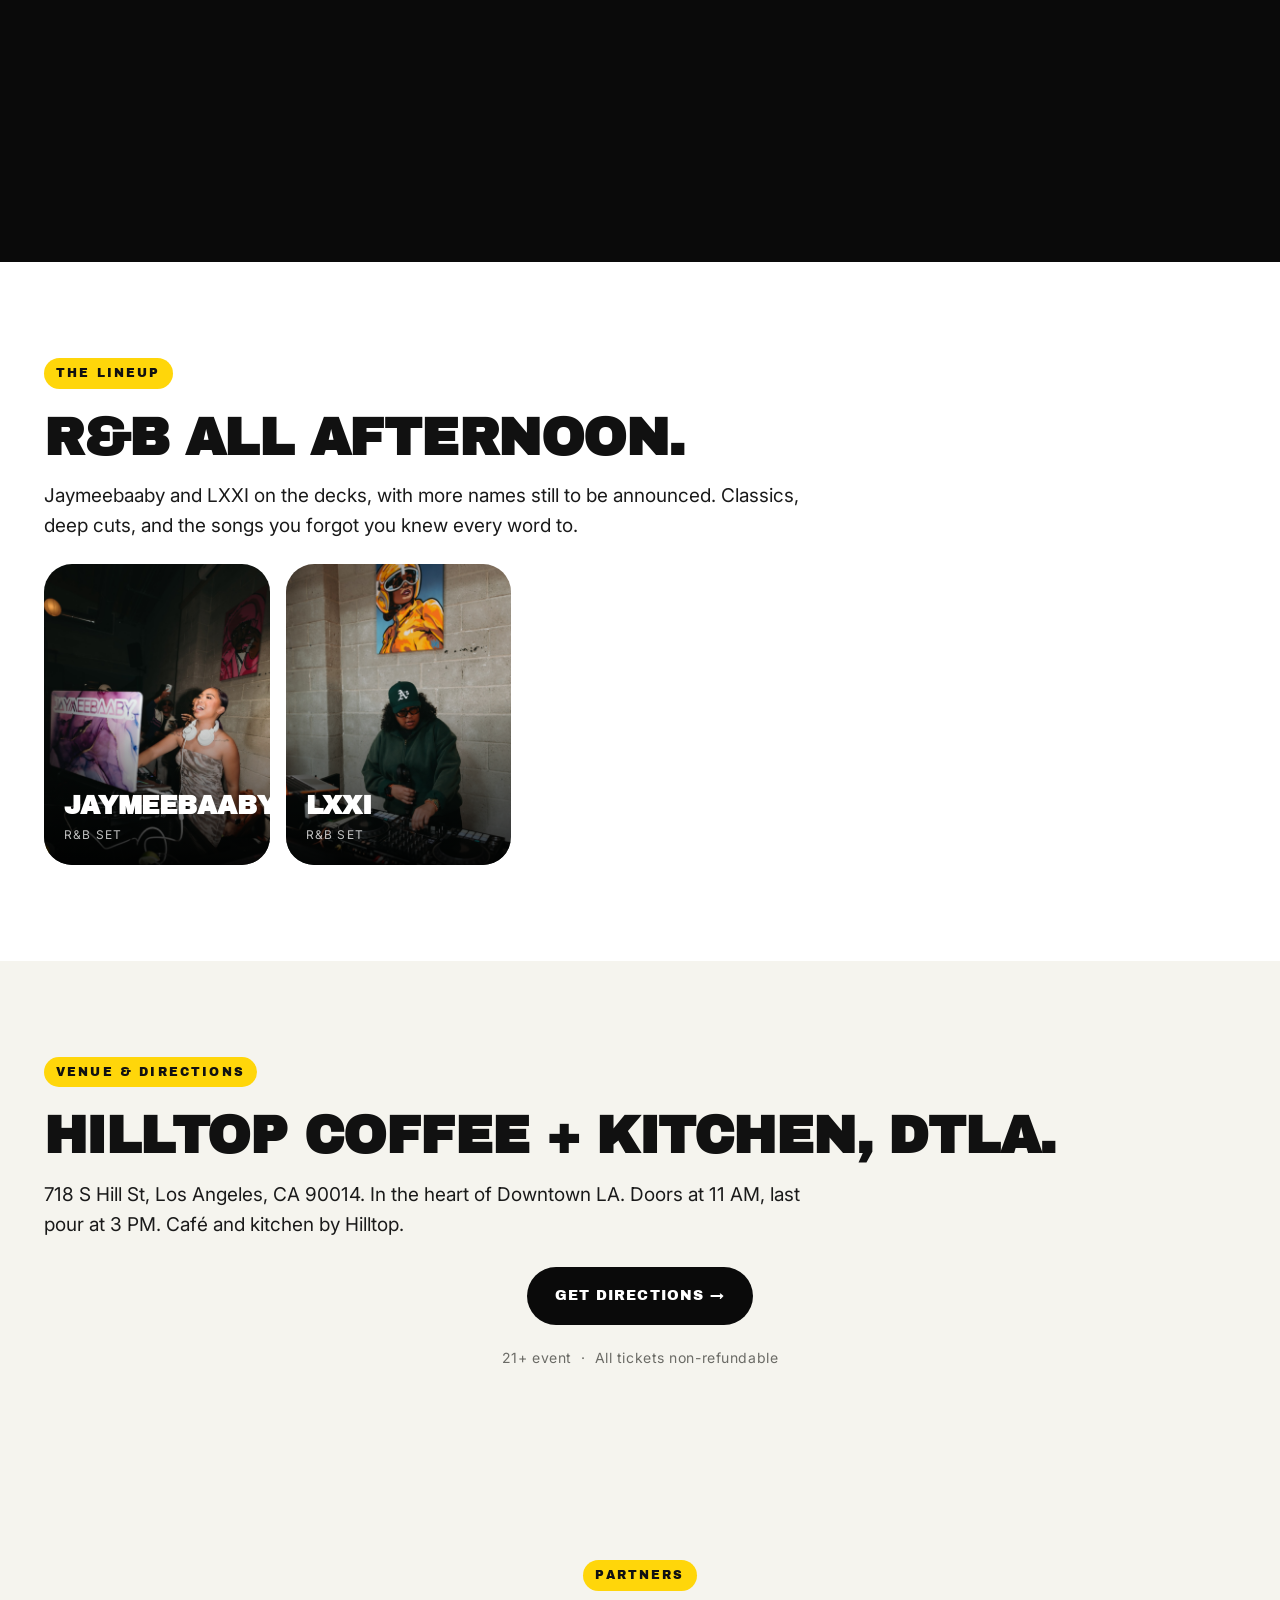
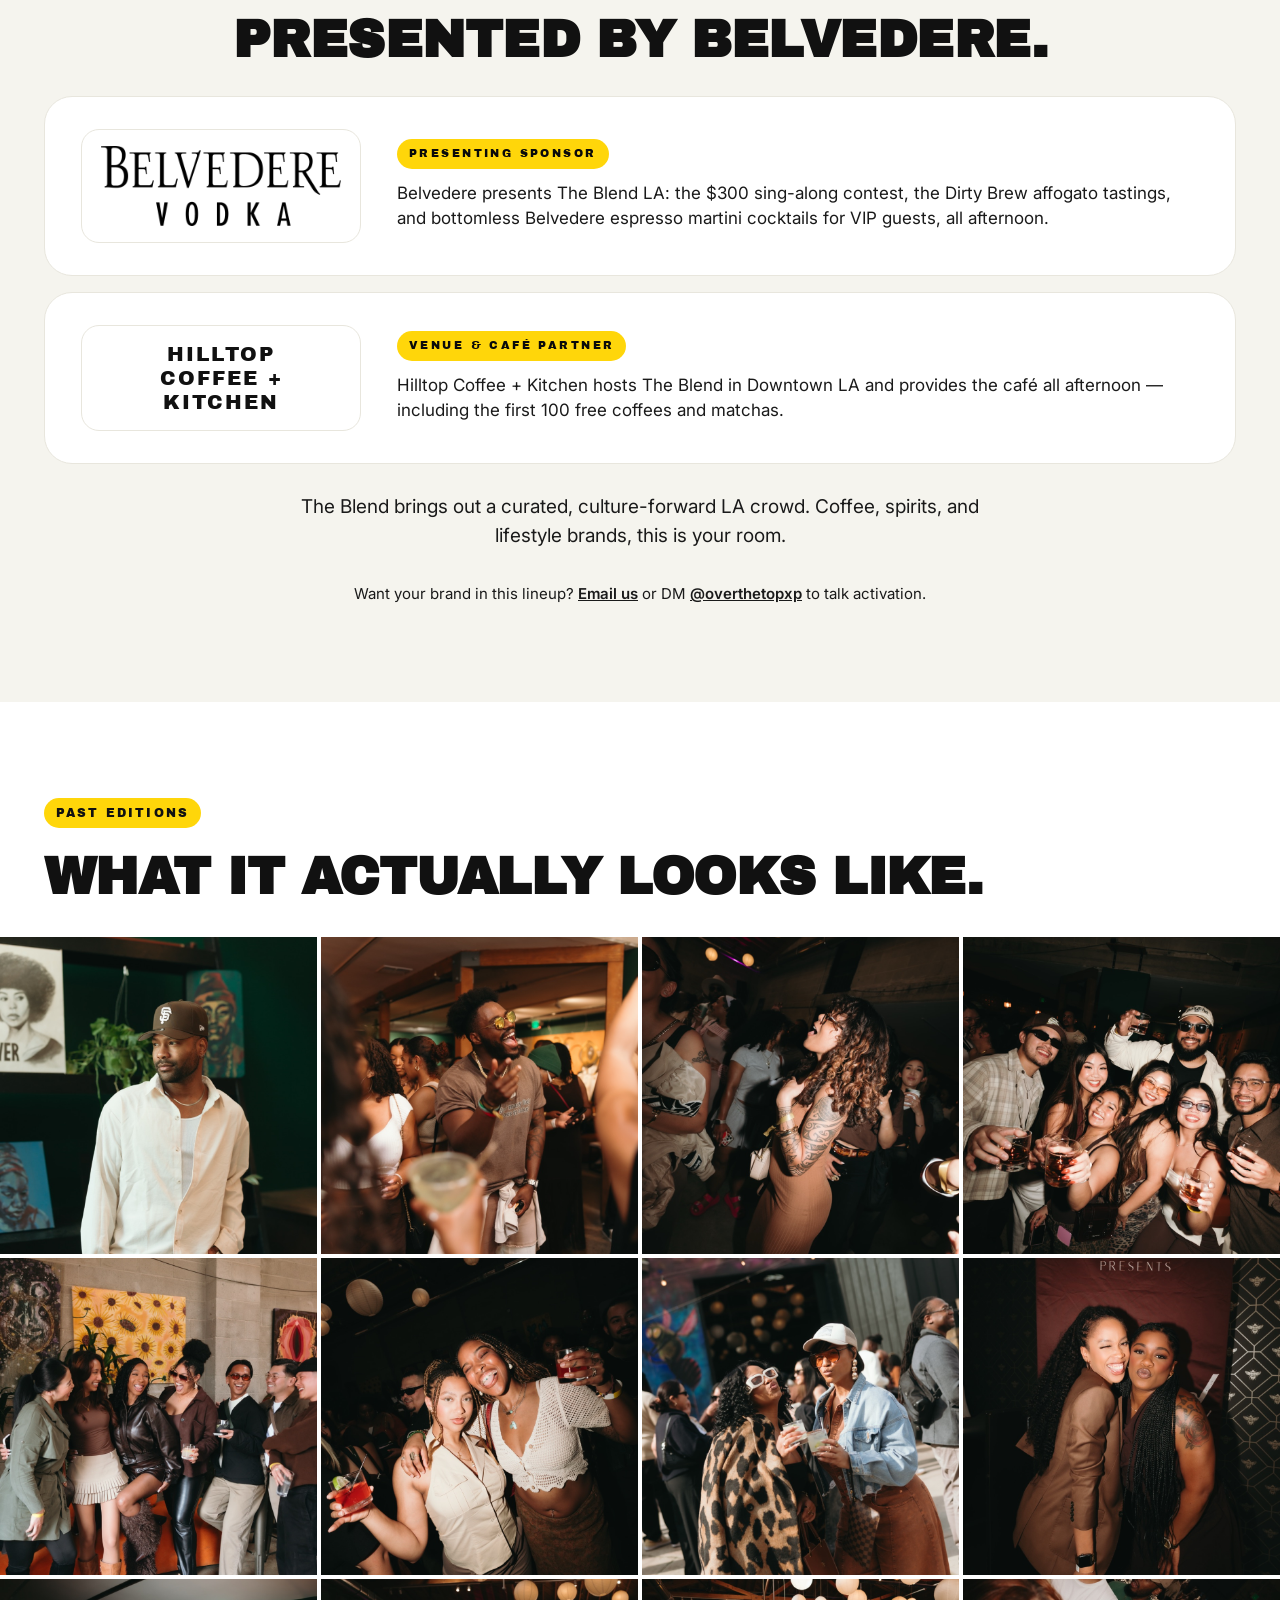
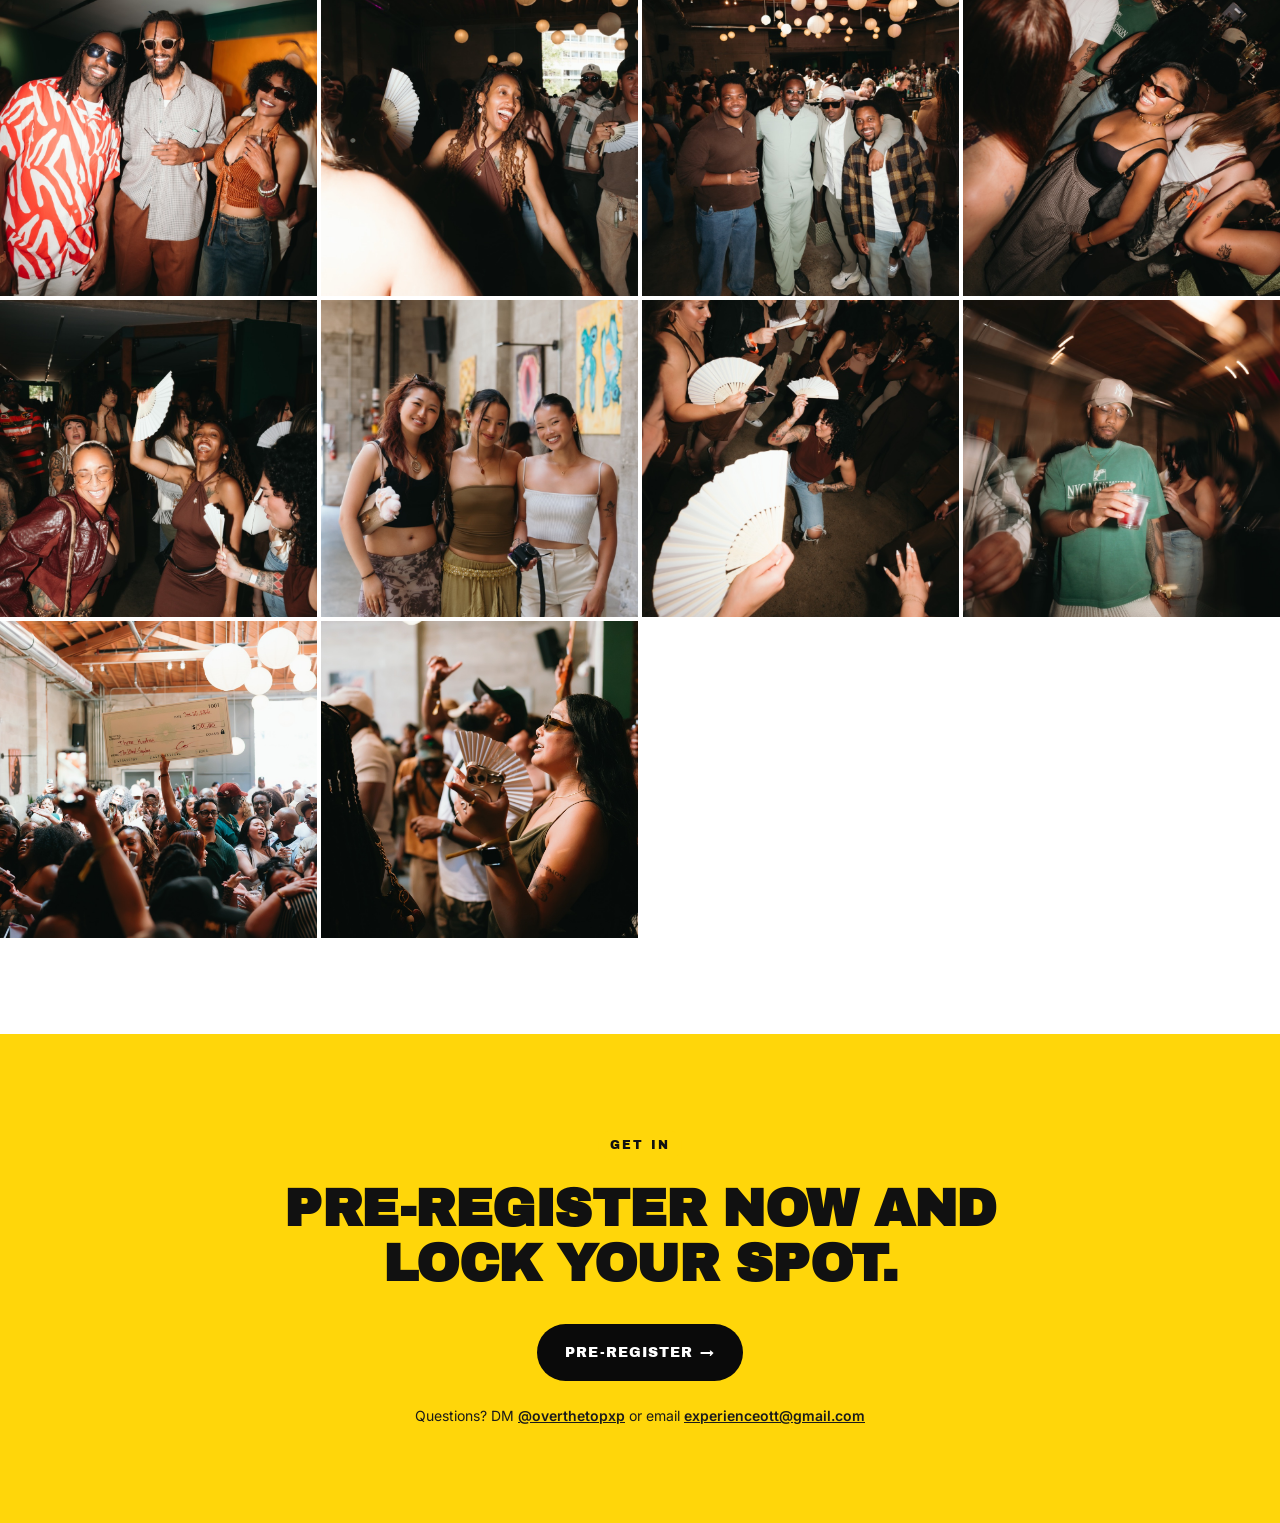
==== commit 0f190fca: "Strip tag row from Included cards; remove the VIP Lounge - Removes the access/attribution tag row fr" ====
--- a/index.html
+++ b/index.html
@@ -126,10 +126,6 @@
           <article class="card card--rail" data-card>
             <img class="card__img" src="images/jaymeebaaby.jpg" alt="Jaymeebaaby DJing a live R&B set" />
             <div class="card__body">
-              <div class="card__access-row">
-                <span class="card__access card__access--free">Included in your experience</span>
-                <span class="card__attr">the lineup</span>
-              </div>
               <h3 class="card__title">Live R&amp;B DJ Sets</h3>
               <div class="card__expand">
                 <p>R&amp;B classics all afternoon with Jaymeebaaby and LXXI. More names to be announced.</p>
@@ -141,10 +137,6 @@
           <article class="card card--rail" data-card>
             <img class="card__img" src="images/singalong-cash-prize.jpg" alt="Winner holding the $300 sing-along check in the Sing-Along Zone" />
             <div class="card__body">
-              <div class="card__access-row">
-                <span class="card__access card__access--free">Included in your experience</span>
-                <span class="card__attr">presented by Belvedere</span>
-              </div>
               <h3 class="card__title">$300 Sing-Along Contest</h3>
               <div class="card__expand">
                 <p>Grab the mic for the $300 sing-along contest, presented by Belvedere. Your R&amp;B moment, best voice takes the cash.</p>
@@ -156,10 +148,6 @@
           <article class="card card--rail" data-card>
             <img class="card__img" src="images/cafe.jpg" alt="First coffee or matcha free" />
             <div class="card__body">
-              <div class="card__access-row">
-                <span class="card__access card__access--free">First 100 guests to arrive</span>
-                <span class="card__attr">by Over The Top</span>
-              </div>
               <h3 class="card__title">Complimentary Coffee or Matcha</h3>
               <div class="card__expand">
                 <p>The first 100 guests to arrive get a complimentary coffee or matcha latte from Hilltop Coffee + Kitchen, courtesy of OTT.</p>
@@ -171,10 +159,6 @@
           <article class="card card--rail" data-card>
             <img class="card__img" src="images/belvedere-affogato.jpg" alt="Belvedere Dirty Brew affogato tasting" />
             <div class="card__body">
-              <div class="card__access-row">
-                <span class="card__access card__access--free">Included for all guests · 21+</span>
-                <span class="card__attr">by Belvedere</span>
-              </div>
               <h3 class="card__title">Belvedere Dirty Brew Affogatos</h3>
               <p class="card__sub">Spiked affogato tastings · ice cream + espresso</p>
               <div class="card__expand">
@@ -187,10 +171,6 @@
           <article class="card card--rail" data-card>
             <img class="card__img" src="images/momentus-photo-booth.jpg" alt="Photo booth" />
             <div class="card__body">
-              <div class="card__access-row">
-                <span class="card__access card__access--free">Included in your experience</span>
-                <span class="card__attr">on site</span>
-              </div>
               <h3 class="card__title">Photo Booth</h3>
               <div class="card__expand">
                 <p>A roaming photo booth with keepsake prints all afternoon.</p>
@@ -212,7 +192,7 @@
     <span class="kicker kicker--yellow">VIP / Members</span>
     <h2 class="h2 h2--light">What's included with VIP access.</h2>
     <p class="lede" style="color:rgba(255,255,255,.7); margin:-12px 0 24px; max-width:780px;">
-      VIP tickets unlock the VIP Lounge plus bottomless Belvedere espresso martinis and dedicated service all afternoon.
+      VIP tickets unlock bottomless Belvedere espresso martinis, complimentary café drinks, and dedicated service all afternoon.
       OTT members are automatically VIPs &mdash; your membership includes VIP access.
     </p>
 
@@ -222,22 +202,6 @@
         <div class="rail__track">
 
           <article class="card card--rail card--dark" data-card>
-            <img class="card__img" src="images/vip-lounge.jpg" alt="VIP Lounge" />
-            <div class="card__body">
-              <div class="card__access-row">
-                <span class="card__access card__access--vip">VIP &amp; members</span>
-                <span class="card__attr">the lounge</span>
-              </div>
-              <h3 class="card__title">VIP Lounge</h3>
-              <p class="card__sub">All day · dedicated lounge area</p>
-              <div class="card__expand">
-                <p>An anchored lounge with comfortable seating, dedicated service, and a quieter vibe away from the main floor.</p>
-              </div>
-              <button class="card__toggle" aria-label="Expand">+</button>
-            </div>
-          </article>
-
-          <article class="card card--rail card--dark" data-card>
             <img class="card__img" src="images/vip-espresso.jpg" alt="Complimentary espresso martini tower" />
             <div class="card__body">
               <div class="card__access-row">
@@ -245,9 +209,9 @@
                 <span class="card__attr">by Belvedere</span>
               </div>
               <h3 class="card__title">Bottomless Belvedere Espresso Martinis</h3>
-              <p class="card__sub">Poured all day inside the VIP lounge</p>
-              <div class="card__expand">
-                <p>Bottomless Belvedere espresso martini cocktails inside the VIP lounge, all afternoon. VIP ticket required, 21+.</p>
+              <p class="card__sub">Poured all afternoon for VIP &amp; members</p>
+              <div class="card__expand">
+                <p>Bottomless Belvedere espresso martini cocktails all afternoon. VIP ticket required, 21+.</p>
               </div>
               <button class="card__toggle" aria-label="Expand">+</button>
             </div>
@@ -258,12 +222,12 @@
             <div class="card__body">
               <div class="card__access-row">
                 <span class="card__access card__access--vip">Complimentary</span>
-                <span class="card__attr">in the lounge</span>
+                <span class="card__attr">VIP &amp; members</span>
               </div>
               <h3 class="card__title">Complimentary Coffee &amp; Matcha</h3>
-              <p class="card__sub">Café lattes on the house in the lounge</p>
-              <div class="card__expand">
-                <p>Coffee and matcha lattes are complimentary in the VIP lounge. Pour all afternoon.</p>
+              <p class="card__sub">Café lattes on the house, all afternoon</p>
+              <div class="card__expand">
+                <p>Coffee and matcha lattes are complimentary for VIP and members, all afternoon.</p>
               </div>
               <button class="card__toggle" aria-label="Expand">+</button>
             </div>
@@ -277,9 +241,9 @@
                 <span class="card__attr">on arrival</span>
               </div>
               <h3 class="card__title">VIP Host &amp; Priority Entry</h3>
-              <p class="card__sub">Skip the door line, hosted into the lounge</p>
-              <div class="card__expand">
-                <p>VIP guests skip the door line and are walked directly to the lounge by a dedicated host.</p>
+              <p class="card__sub">Skip the door line, hosted on arrival</p>
+              <div class="card__expand">
+                <p>VIP guests skip the door line and are greeted by a dedicated host on arrival.</p>
               </div>
               <button class="card__toggle" aria-label="Expand">+</button>
             </div>
@@ -419,7 +383,7 @@
     <ol class="schedule">
       <li><span class="schedule__time">11:00 AM</span><span class="schedule__title">Doors open · Café opens</span><span class="schedule__sub">First 100 guests to arrive get a complimentary coffee or matcha · café by Hilltop, courtesy of OTT</span></li>
       <li><span class="schedule__time">11:15 AM</span><span class="schedule__title">R&amp;B DJ sets begin</span><span class="schedule__sub">Jaymeebaaby &amp; LXXI · classics on the decks all afternoon</span></li>
-      <li><span class="schedule__time">11:30 AM</span><span class="schedule__title">VIP Lounge opens</span><span class="schedule__sub">Bottomless Belvedere espresso martinis · VIP &amp; members · 21+</span></li>
+      <li><span class="schedule__time">11:30 AM</span><span class="schedule__title">VIP service begins</span><span class="schedule__sub">Bottomless Belvedere espresso martinis · VIP &amp; members · 21+</span></li>
       <li><span class="schedule__time">12:00 PM</span><span class="schedule__title">Belvedere Dirty Brew affogato tastings</span><span class="schedule__sub">Included for all guests · complimentary · 21+</span></li>
       <li><span class="schedule__time">1:30 PM</span><span class="schedule__title">$300 Sing-Along Contest</span><span class="schedule__sub">Presented by Belvedere · grab the mic on the main floor</span></li>
       <li><span class="schedule__time">2:00 PM</span><span class="schedule__title">Peak set</span><span class="schedule__sub">The afternoon hits its stride</span></li>
@@ -460,8 +424,8 @@
       <div class="presenting__copy">
         <span class="presenting__label">Presenting sponsor</span>
         <p>
-          Belvedere presents The Blend LA: the $300 sing-along contest and bottomless Belvedere espresso
-          martini cocktails in the VIP lounge, all afternoon.
+          Belvedere presents The Blend LA: the $300 sing-along contest, the Dirty Brew affogato tastings,
+          and bottomless Belvedere espresso martini cocktails for VIP guests, all afternoon.
         </p>
       </div>
     </div>
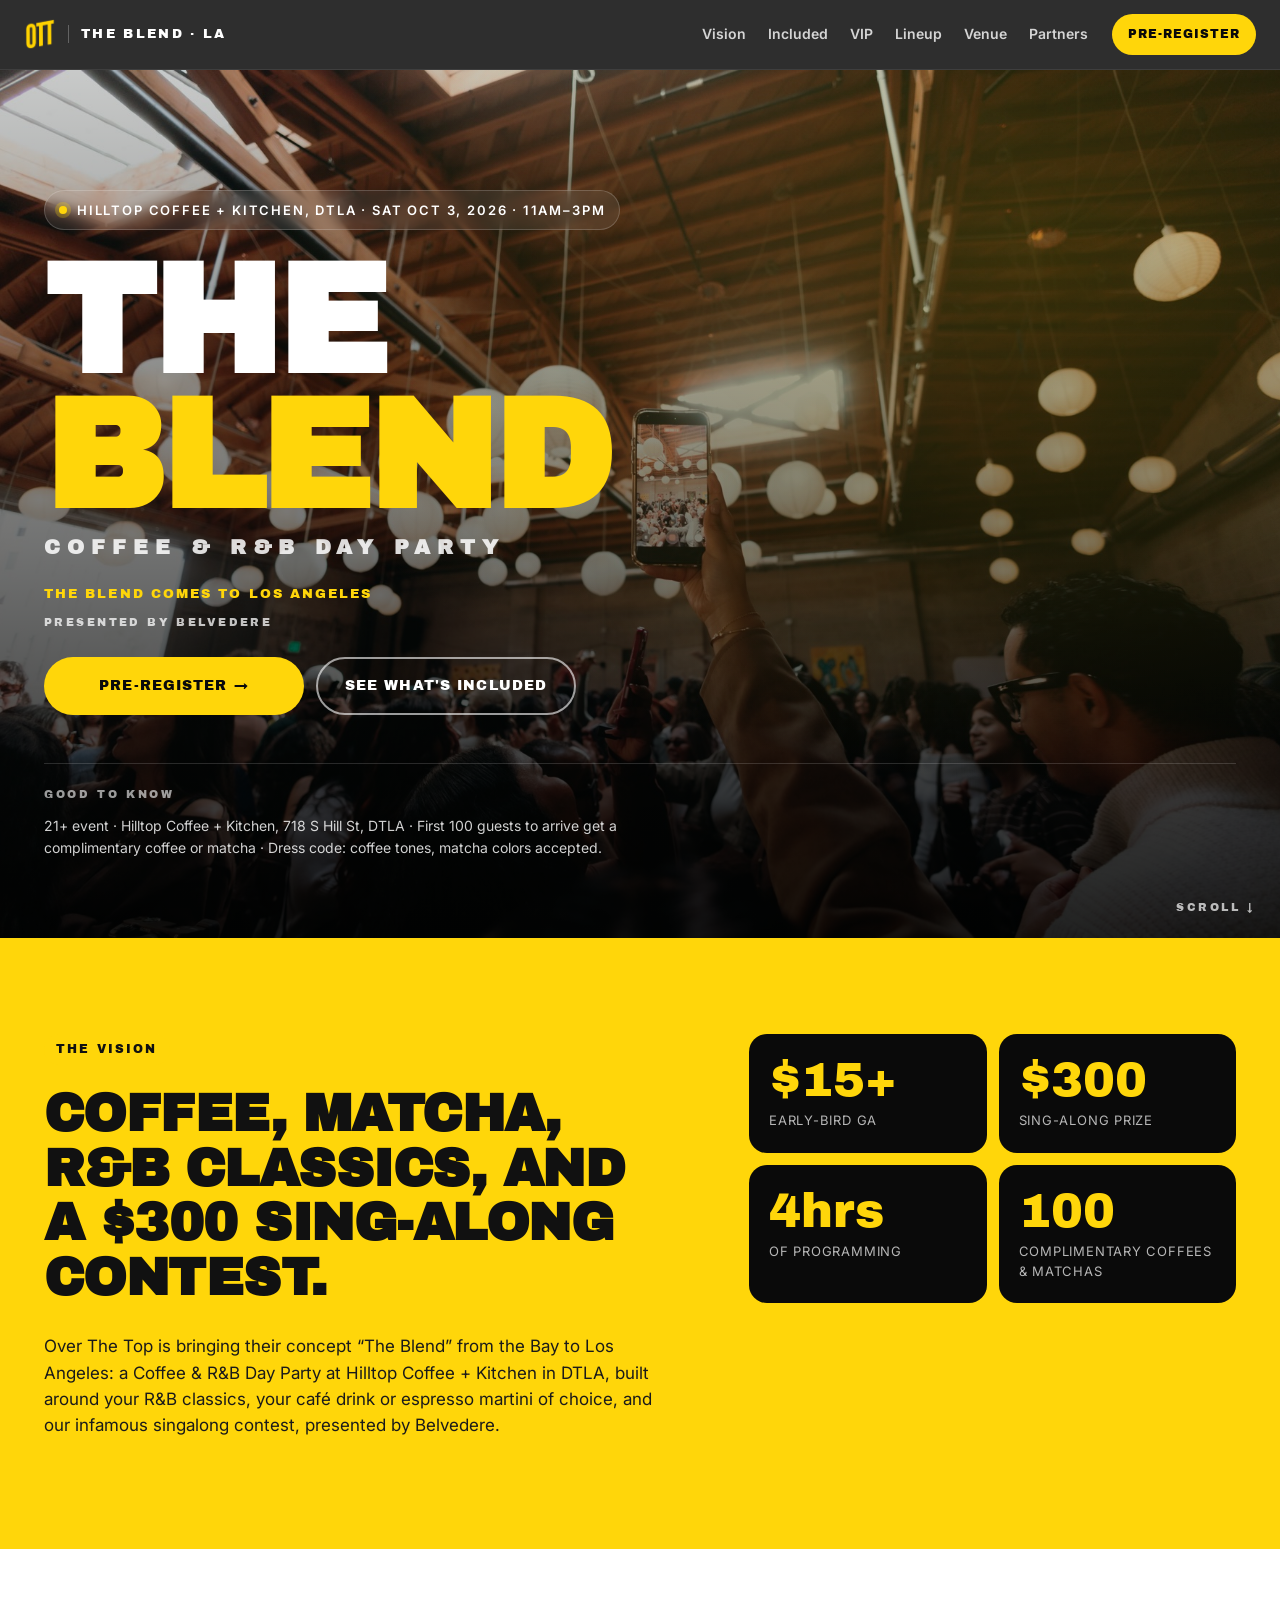
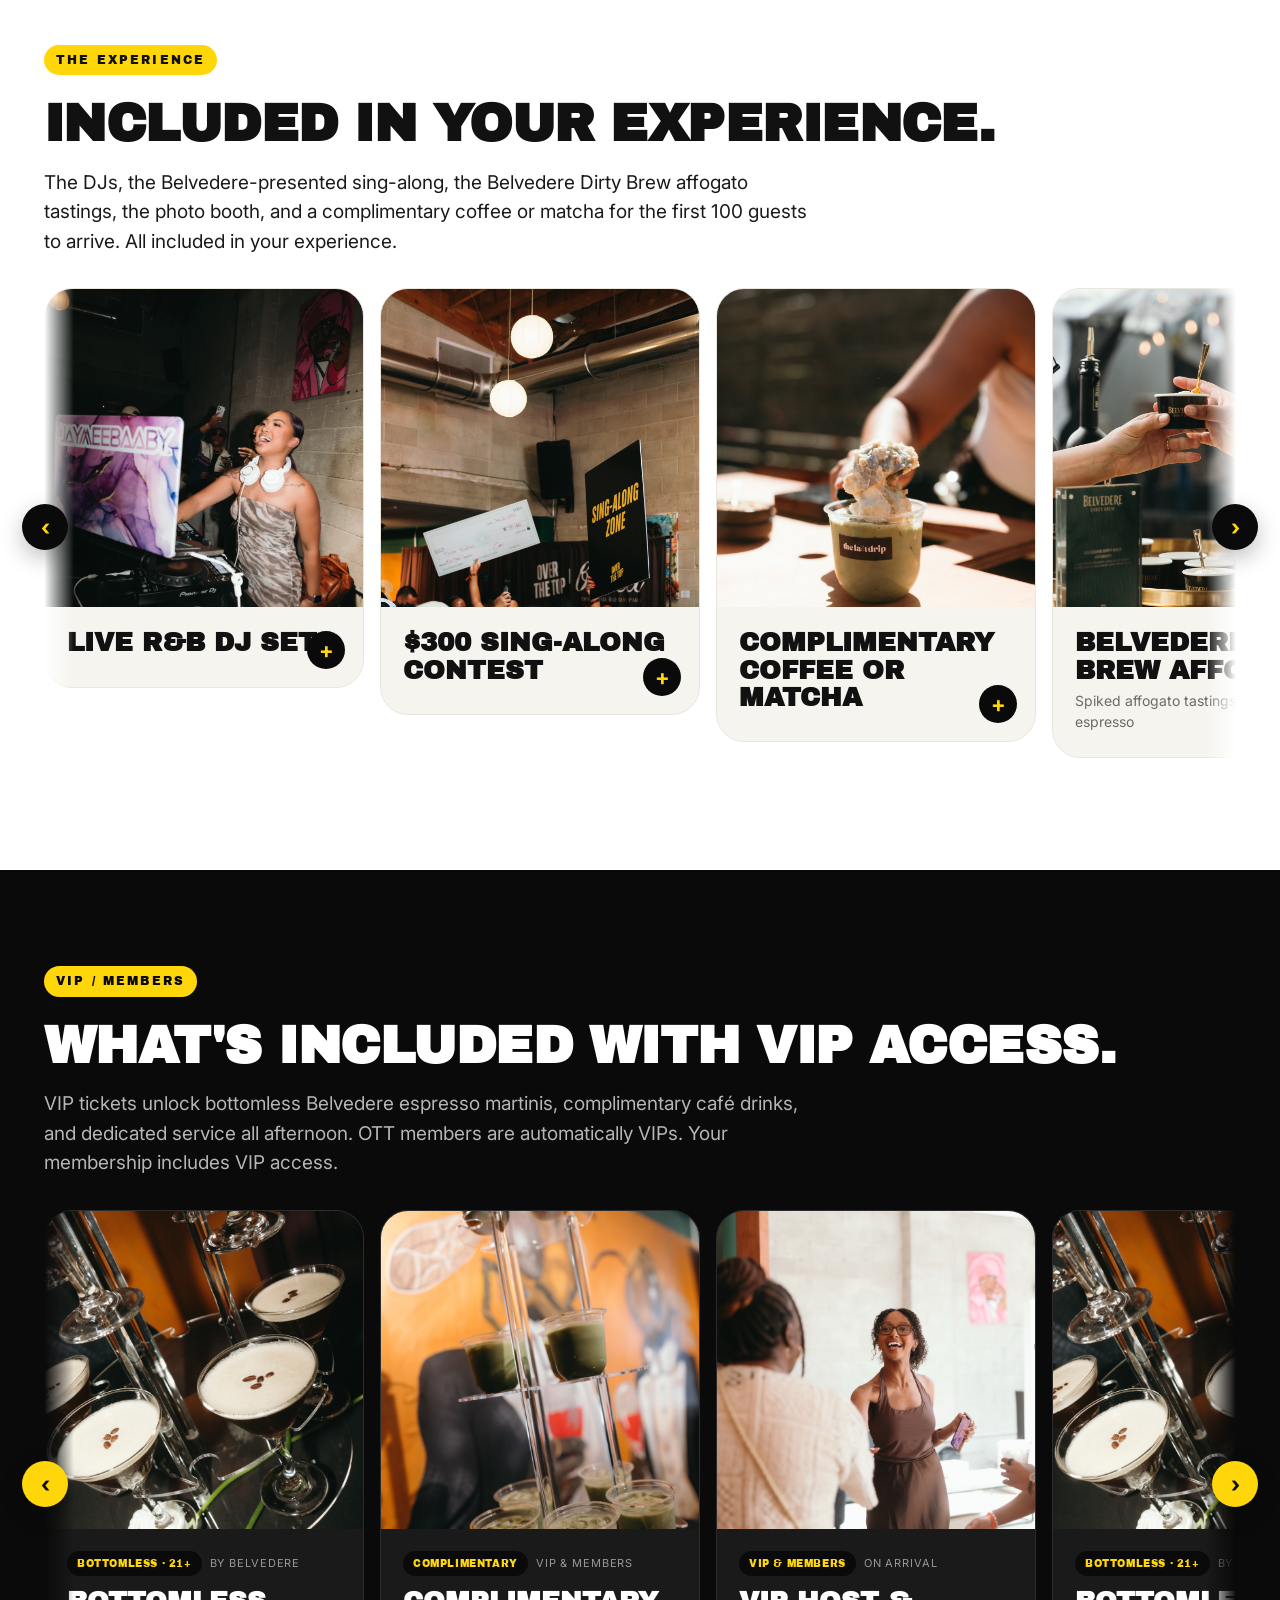
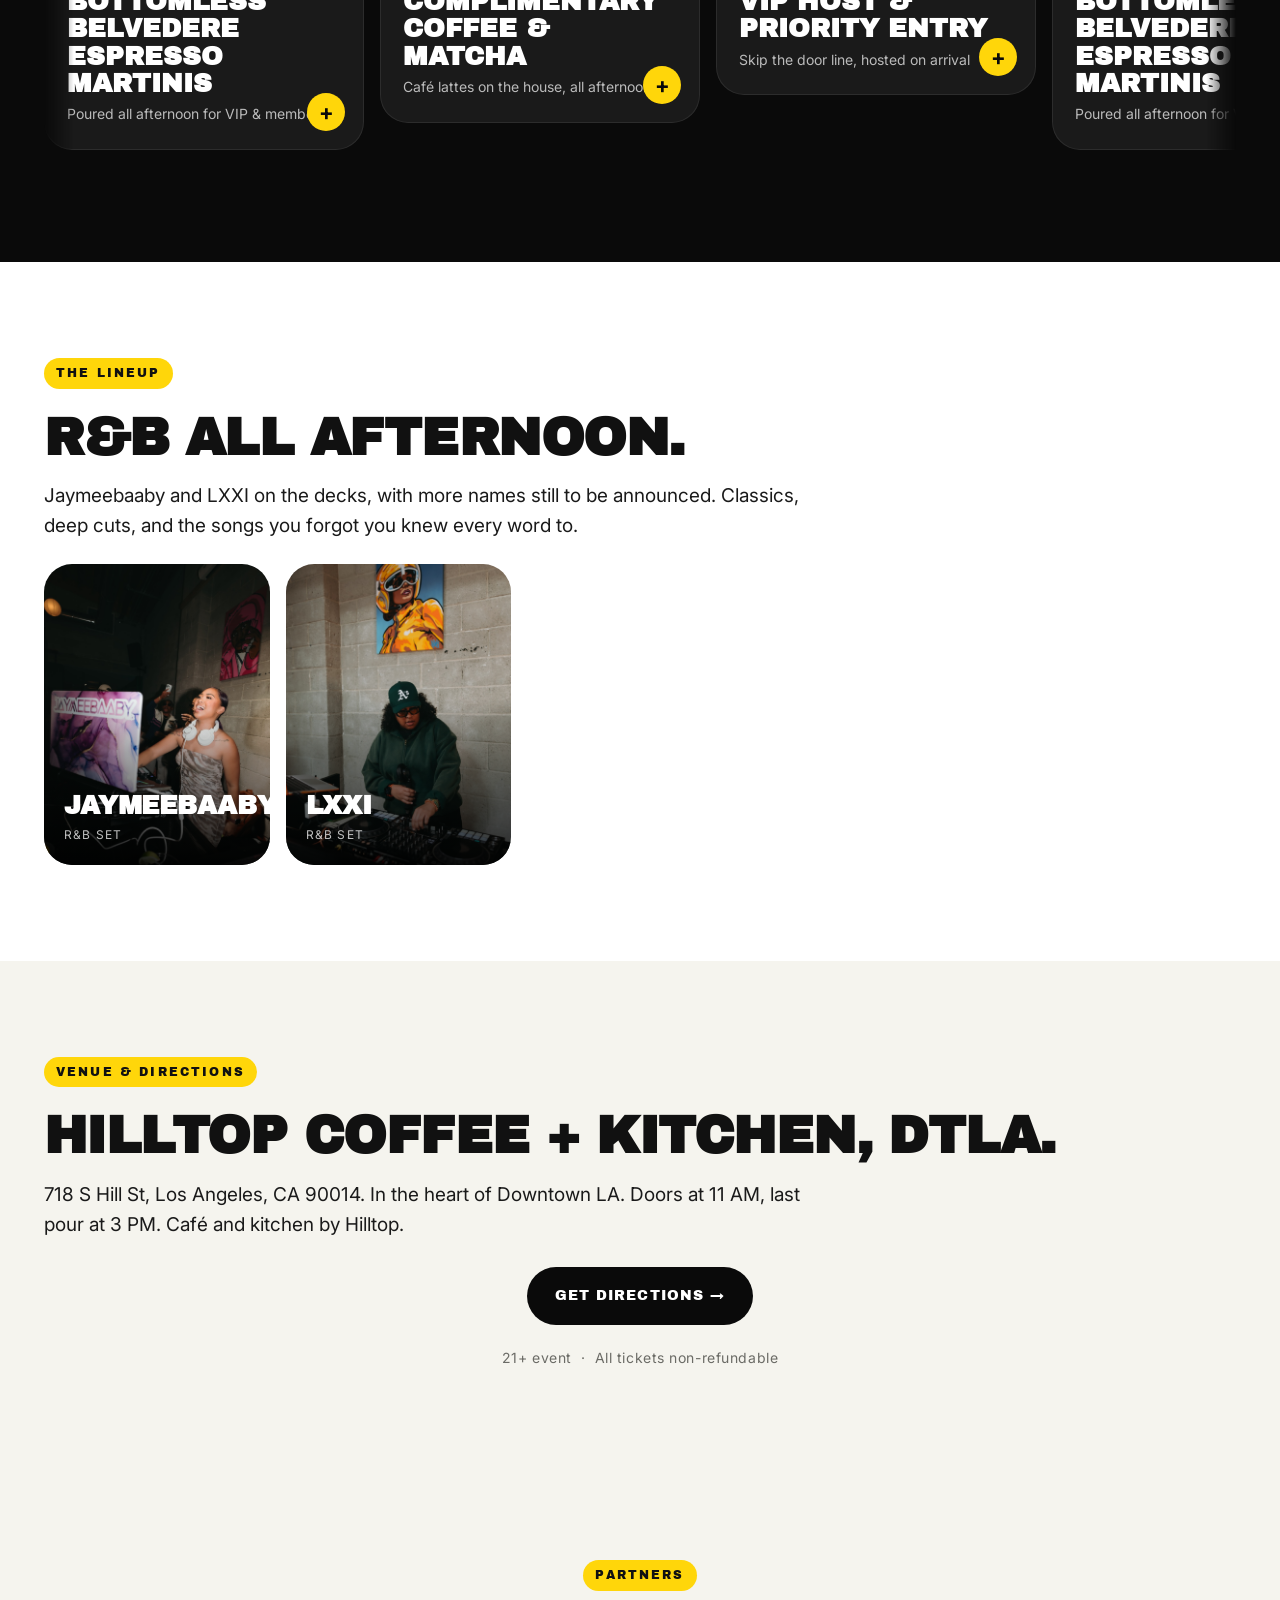
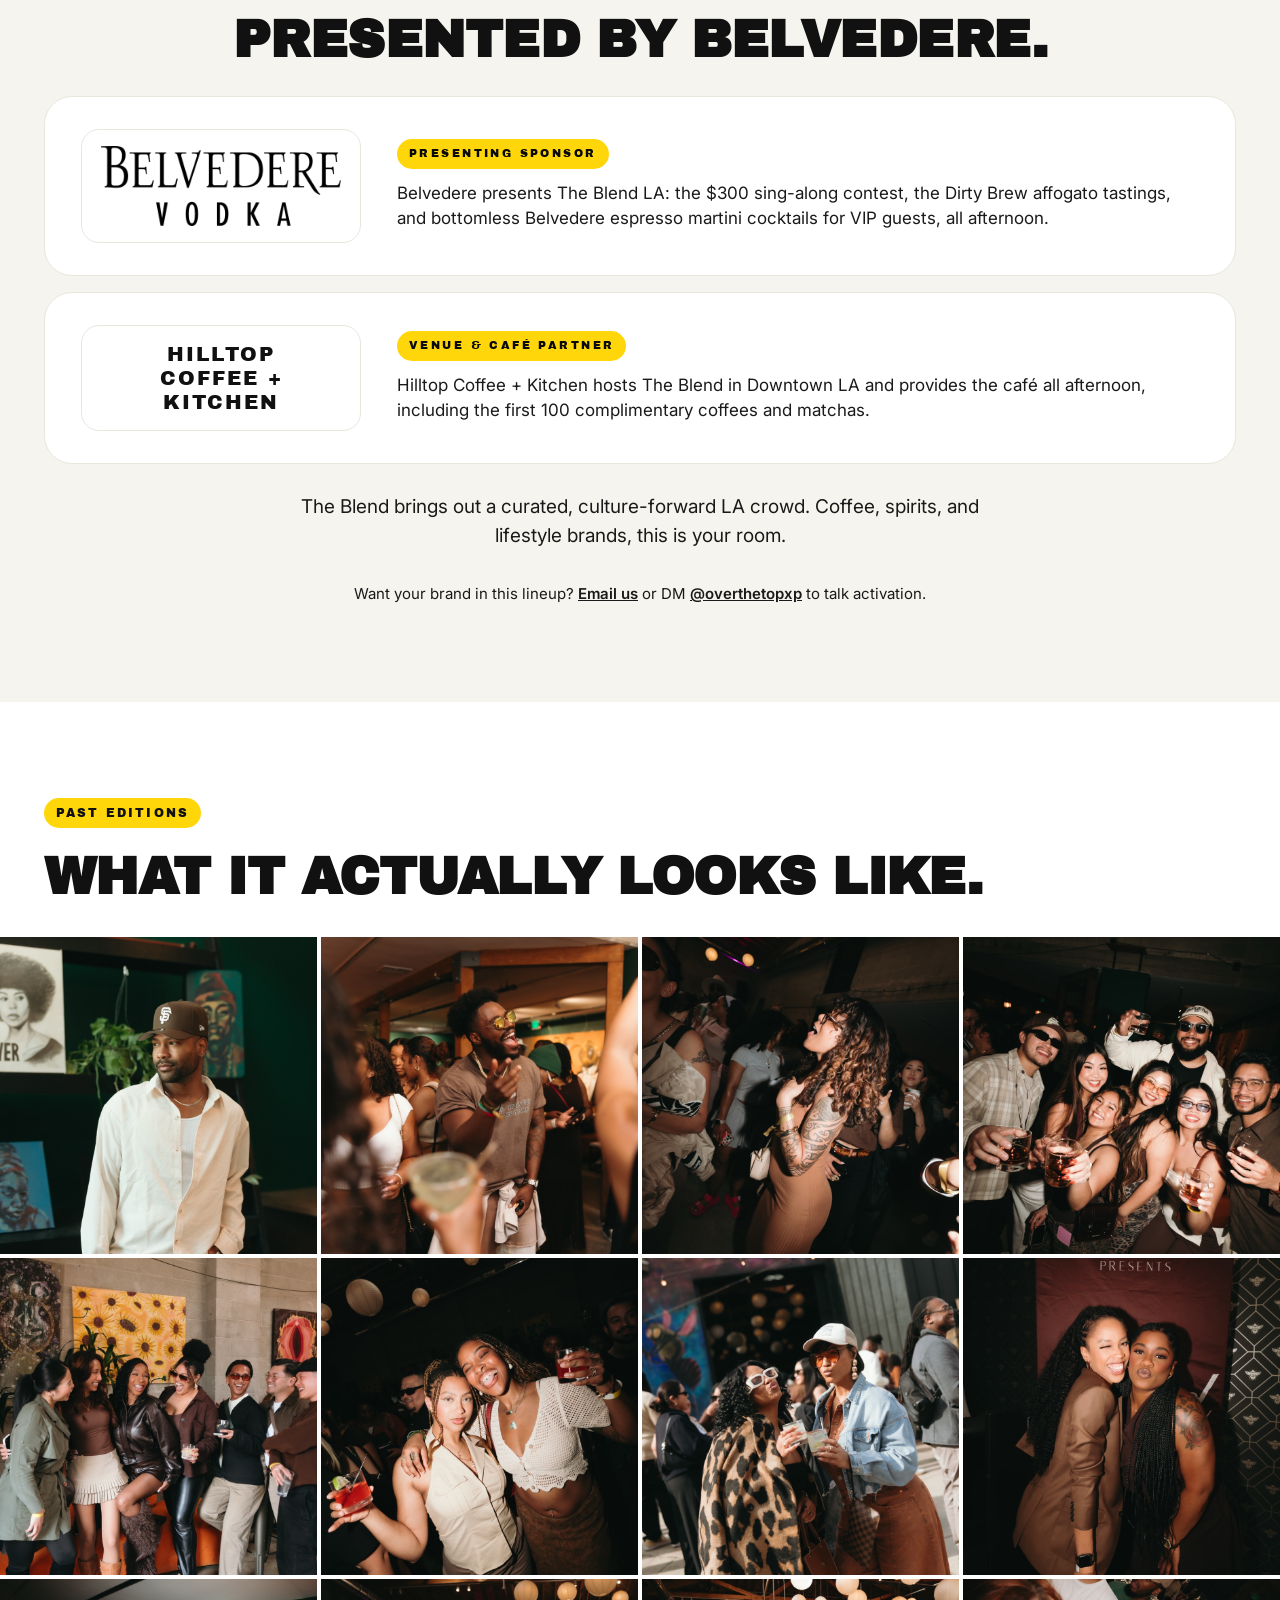
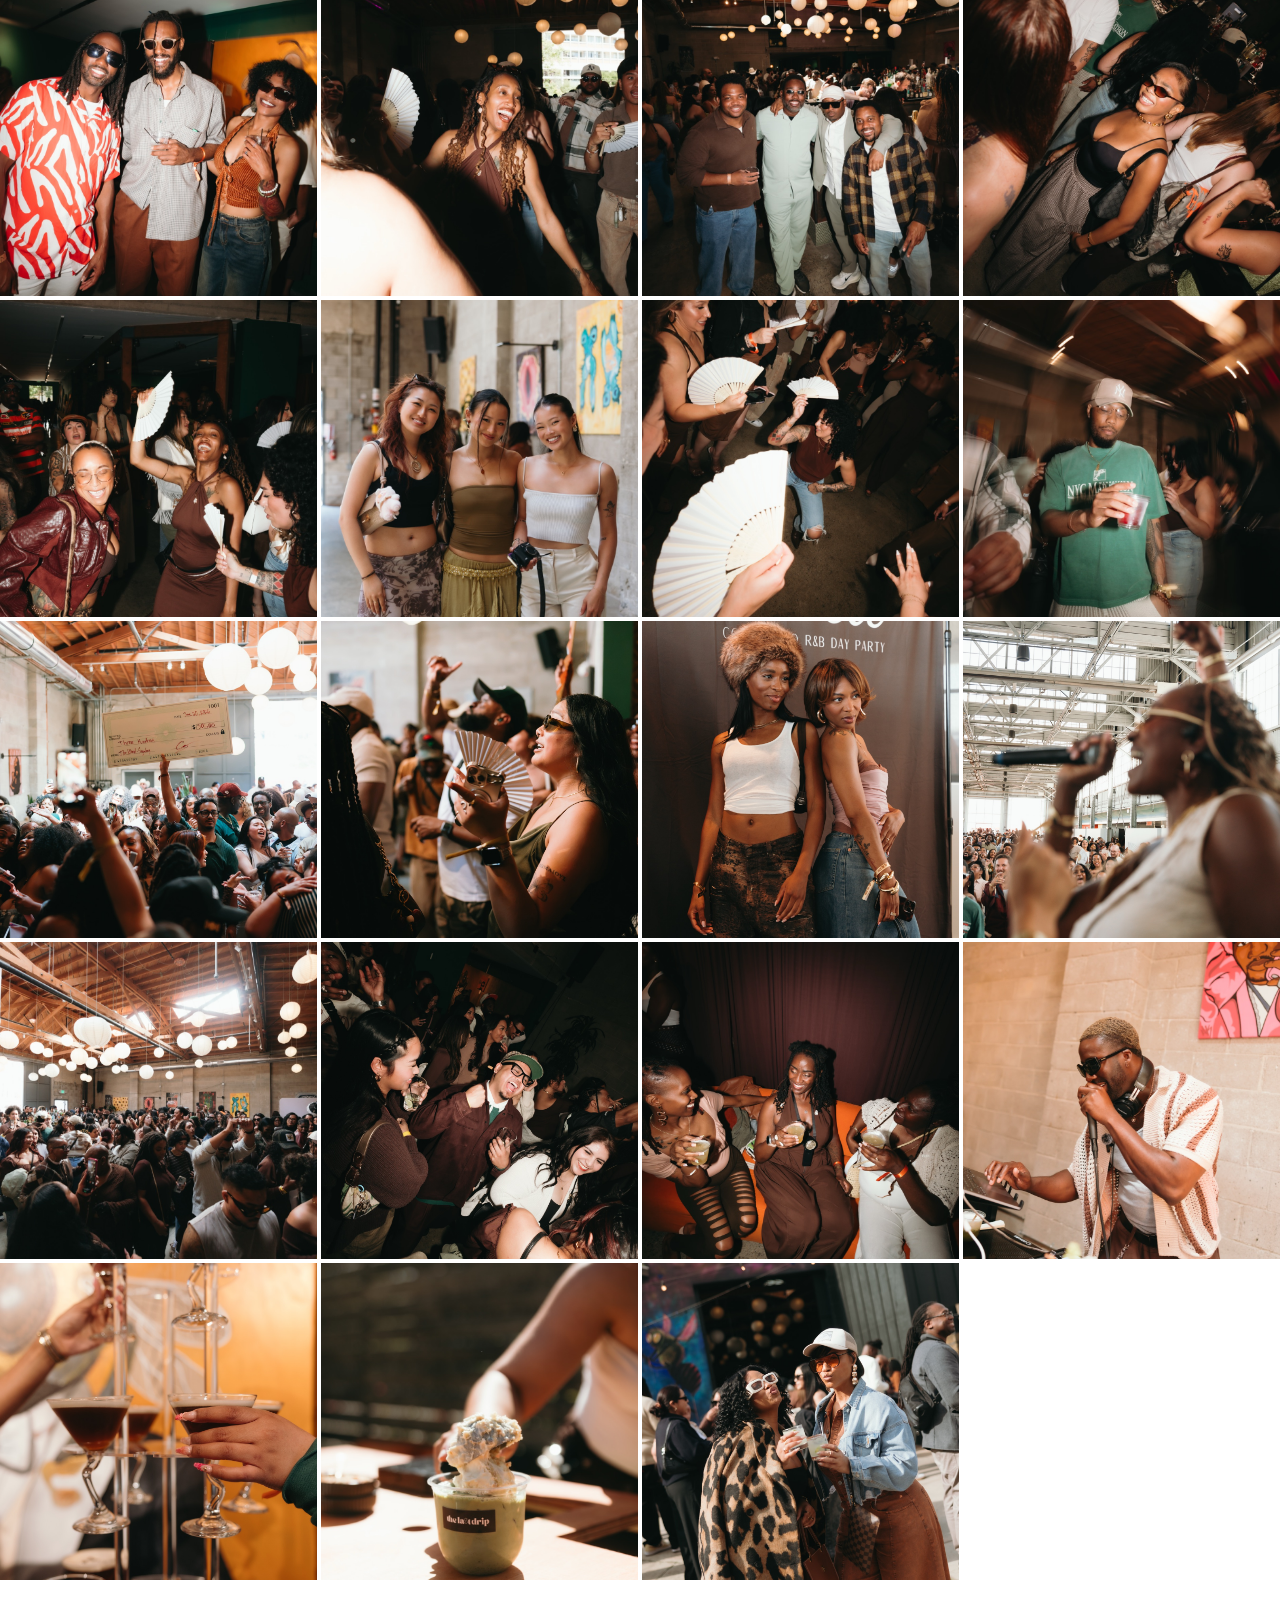
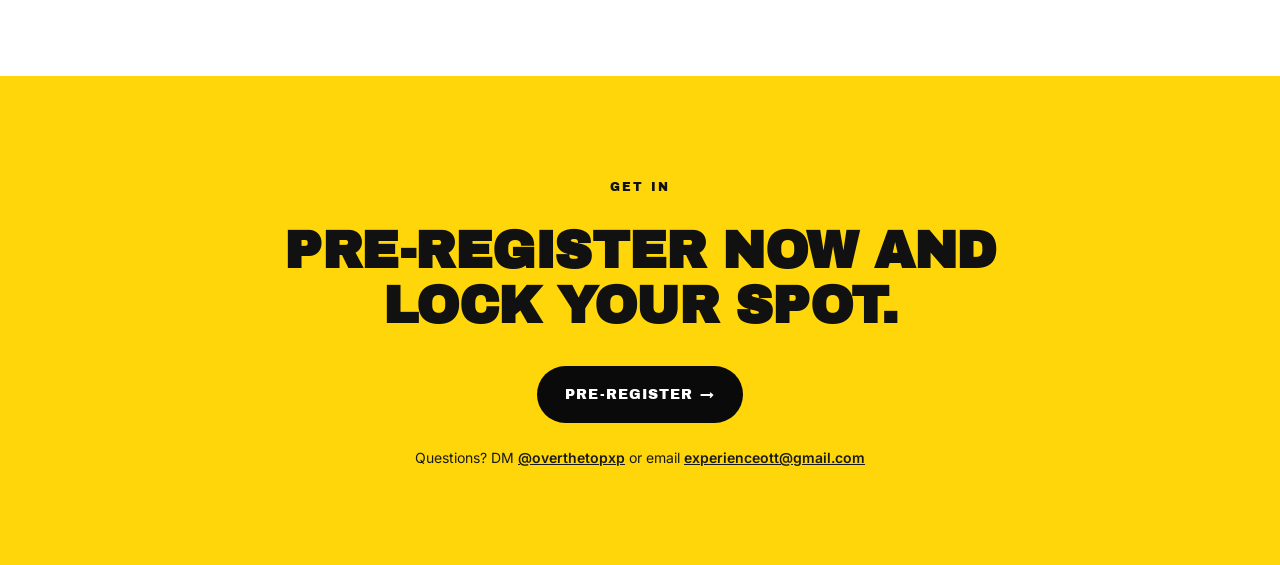
==== commit 37eed3de: "Remove every em dash; add unused event photos to the gallery Em dashes are gone from index.html, run" ====
--- a/index.html
+++ b/index.html
@@ -95,7 +95,7 @@
         <p>
           Over The Top is bringing their concept &ldquo;The Blend&rdquo; from the Bay to Los Angeles: a Coffee &amp; R&amp;B
           Day Party at Hilltop Coffee + Kitchen in DTLA, built around your R&amp;B classics, your café drink or
-          espresso martini of choice, and our infamous singalong contest &mdash; presented by Belvedere.
+          espresso martini of choice, and our infamous singalong contest, presented by Belvedere.
         </p>
       </div>
       <div class="vision__stats">
@@ -193,7 +193,7 @@
     <h2 class="h2 h2--light">What's included with VIP access.</h2>
     <p class="lede" style="color:rgba(255,255,255,.7); margin:-12px 0 24px; max-width:780px;">
       VIP tickets unlock bottomless Belvedere espresso martinis, complimentary café drinks, and dedicated service all afternoon.
-      OTT members are automatically VIPs &mdash; your membership includes VIP access.
+      OTT members are automatically VIPs. Your membership includes VIP access.
     </p>
 
     <div class="rail" data-rail>
@@ -437,8 +437,8 @@
       <div class="presenting__copy">
         <span class="presenting__label">Venue &amp; café partner</span>
         <p>
-          Hilltop Coffee + Kitchen hosts The Blend in Downtown LA and provides the café all afternoon &mdash;
-          including the first 100 free coffees and matchas.
+          Hilltop Coffee + Kitchen hosts The Blend in Downtown LA and provides the café all afternoon,
+          including the first 100 complimentary coffees and matchas.
         </p>
       </div>
     </div>
@@ -478,6 +478,15 @@
     <img src="images/gallery-16.jpg" alt="" loading="lazy" />
     <img src="images/cash-prize.jpg" alt="" loading="lazy" />
     <img src="images/fans.jpg" alt="" loading="lazy" />
+    <img src="images/gallery30.jpg" alt="" loading="lazy" />
+    <img src="images/gallery31.jpg" alt="" loading="lazy" />
+    <img src="images/hella-bees.jpg" alt="" loading="lazy" />
+    <img src="images/singalong.jpg" alt="" loading="lazy" />
+    <img src="images/vip-lounge.jpg" alt="" loading="lazy" />
+    <img src="images/dj-flygerian-jeff.jpg" alt="" loading="lazy" />
+    <img src="images/espresso-martini.jpg" alt="" loading="lazy" />
+    <img src="images/the-last-drip.jpg" alt="" loading="lazy" />
+    <img src="images/venue.jpg" alt="" loading="lazy" />
   </div>
 </section>
 
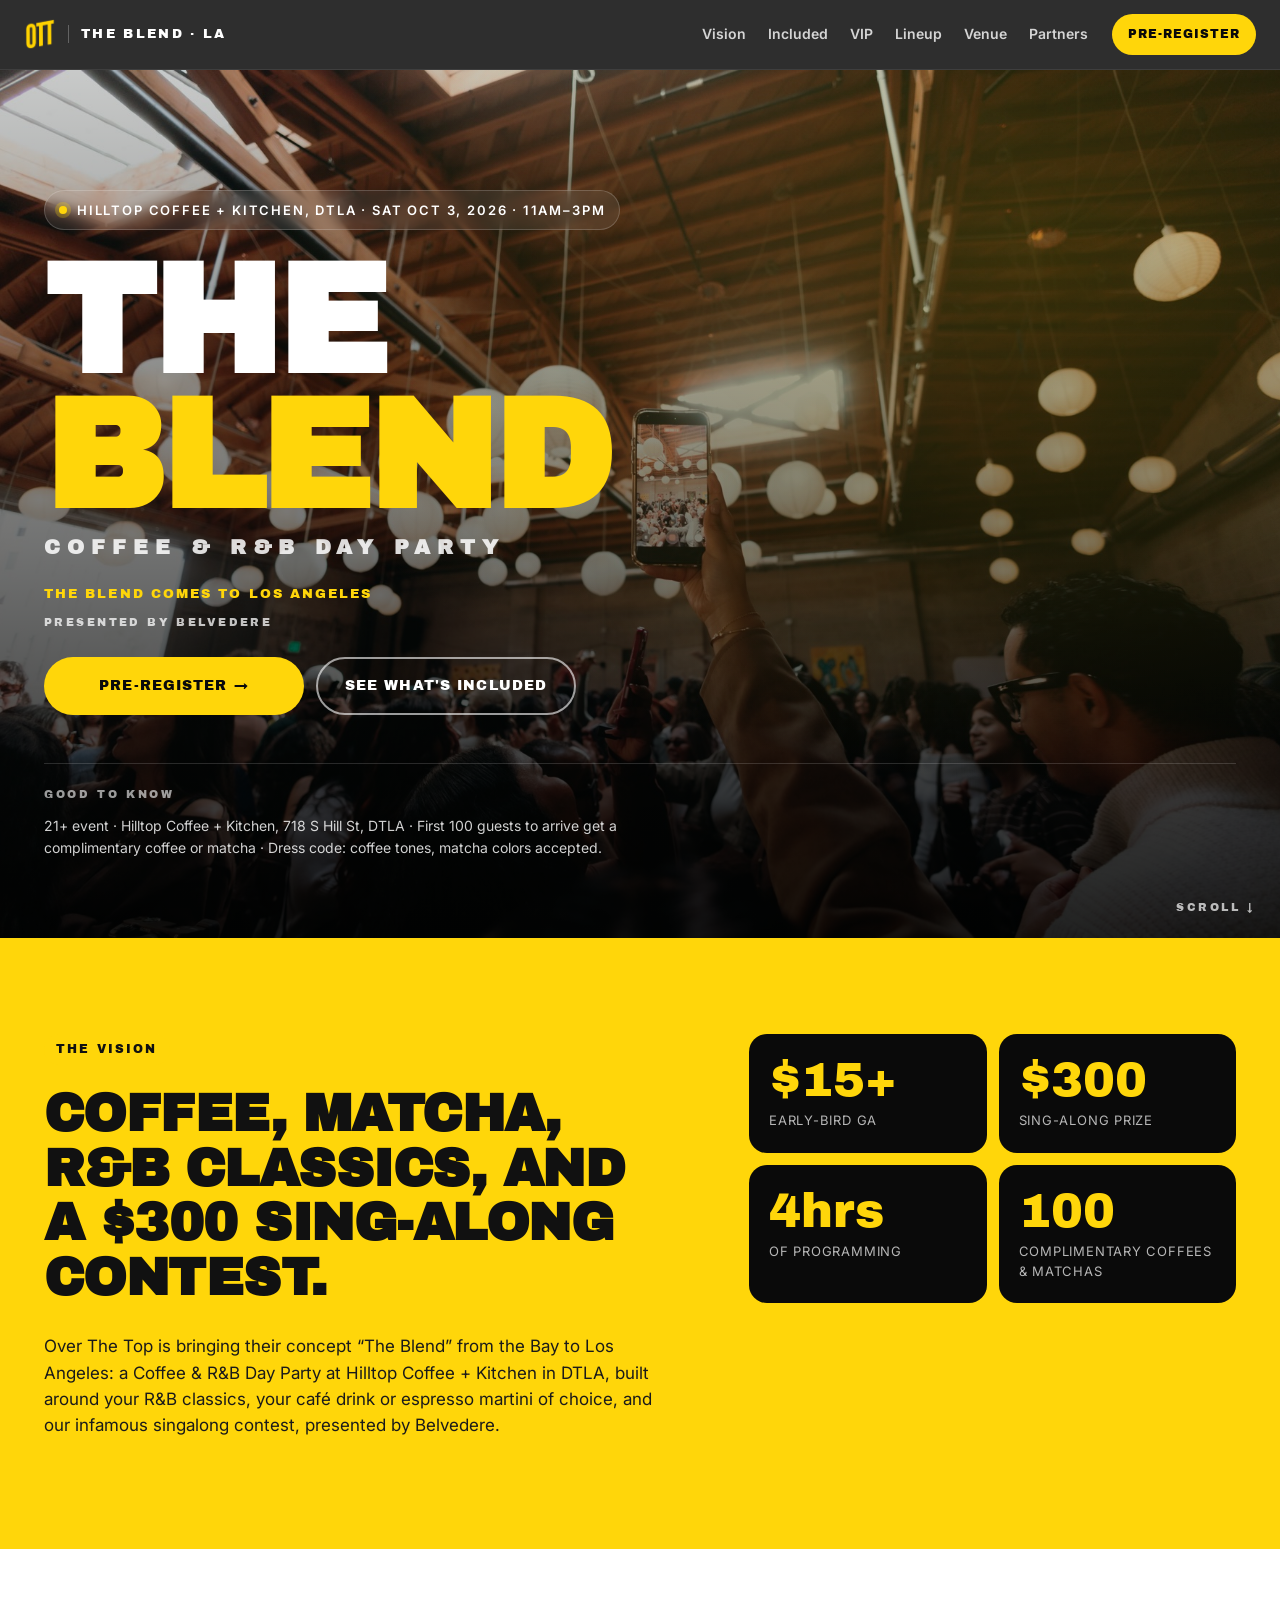
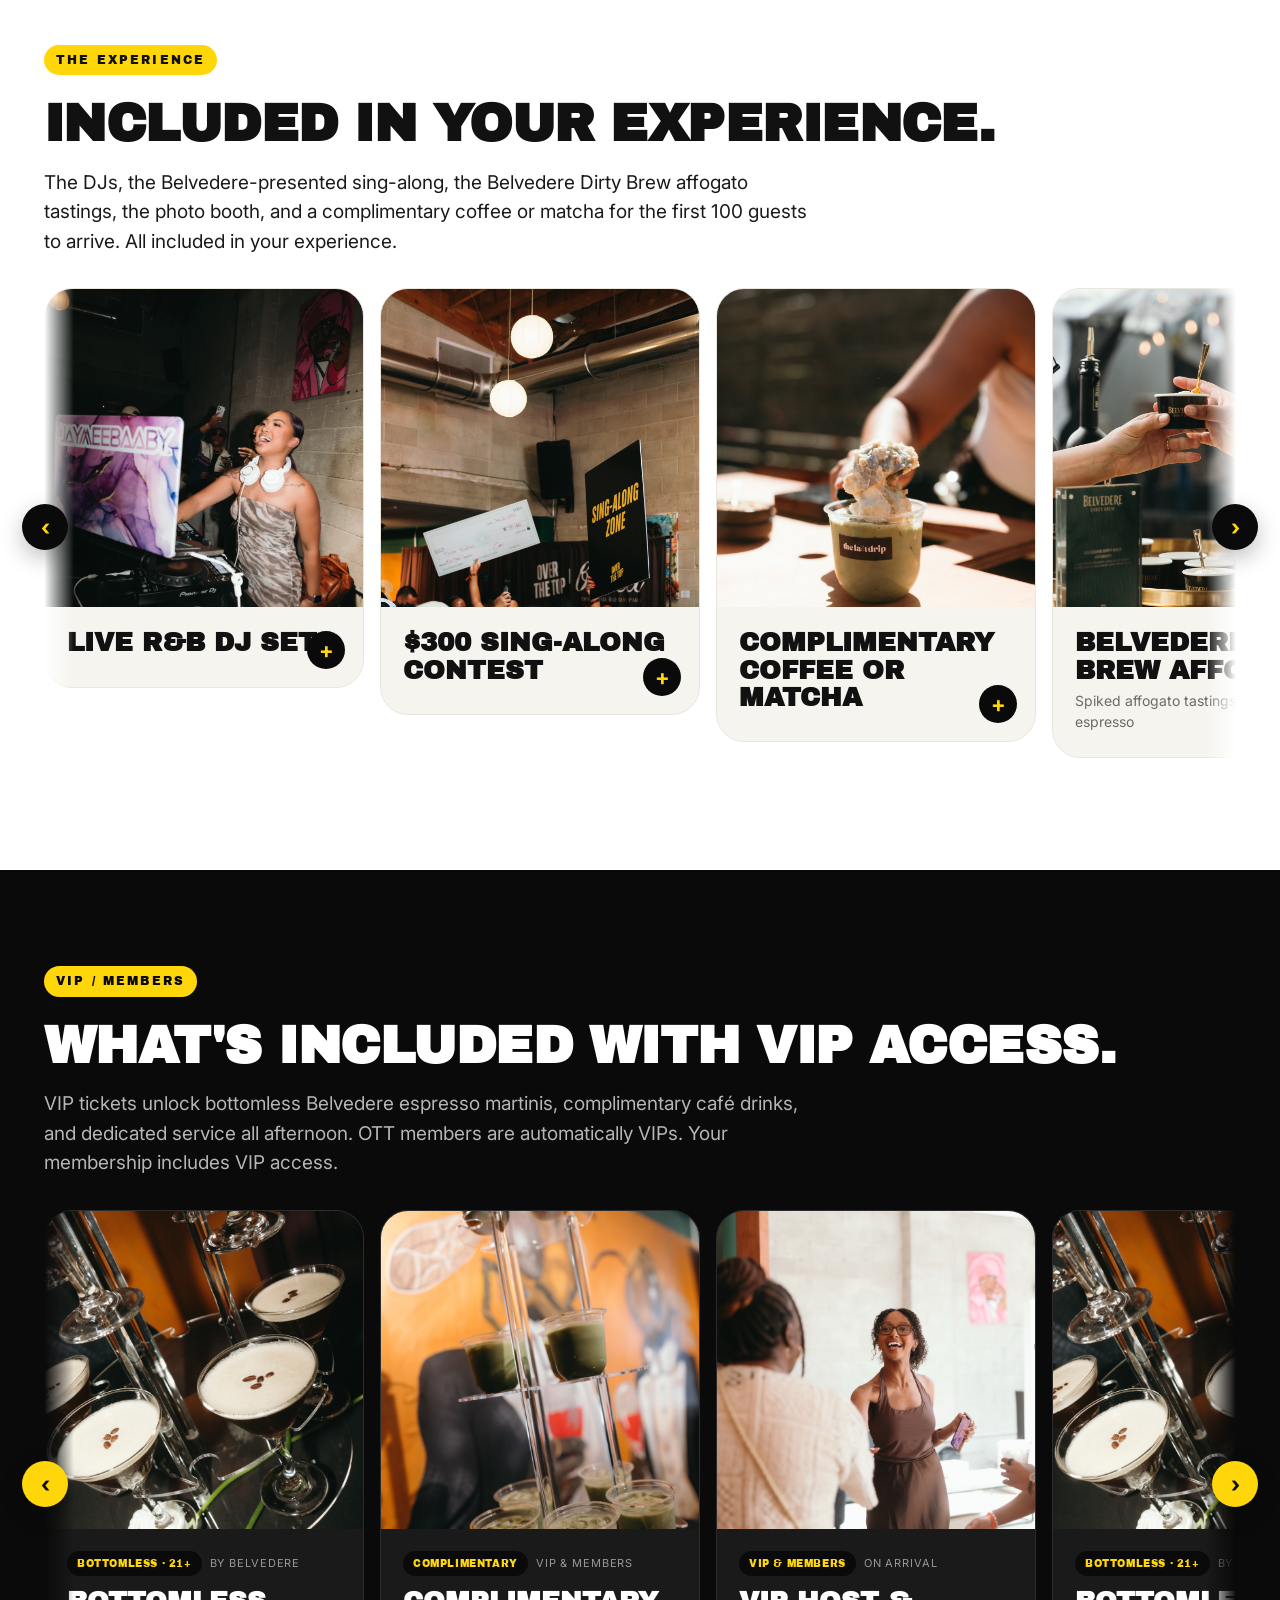
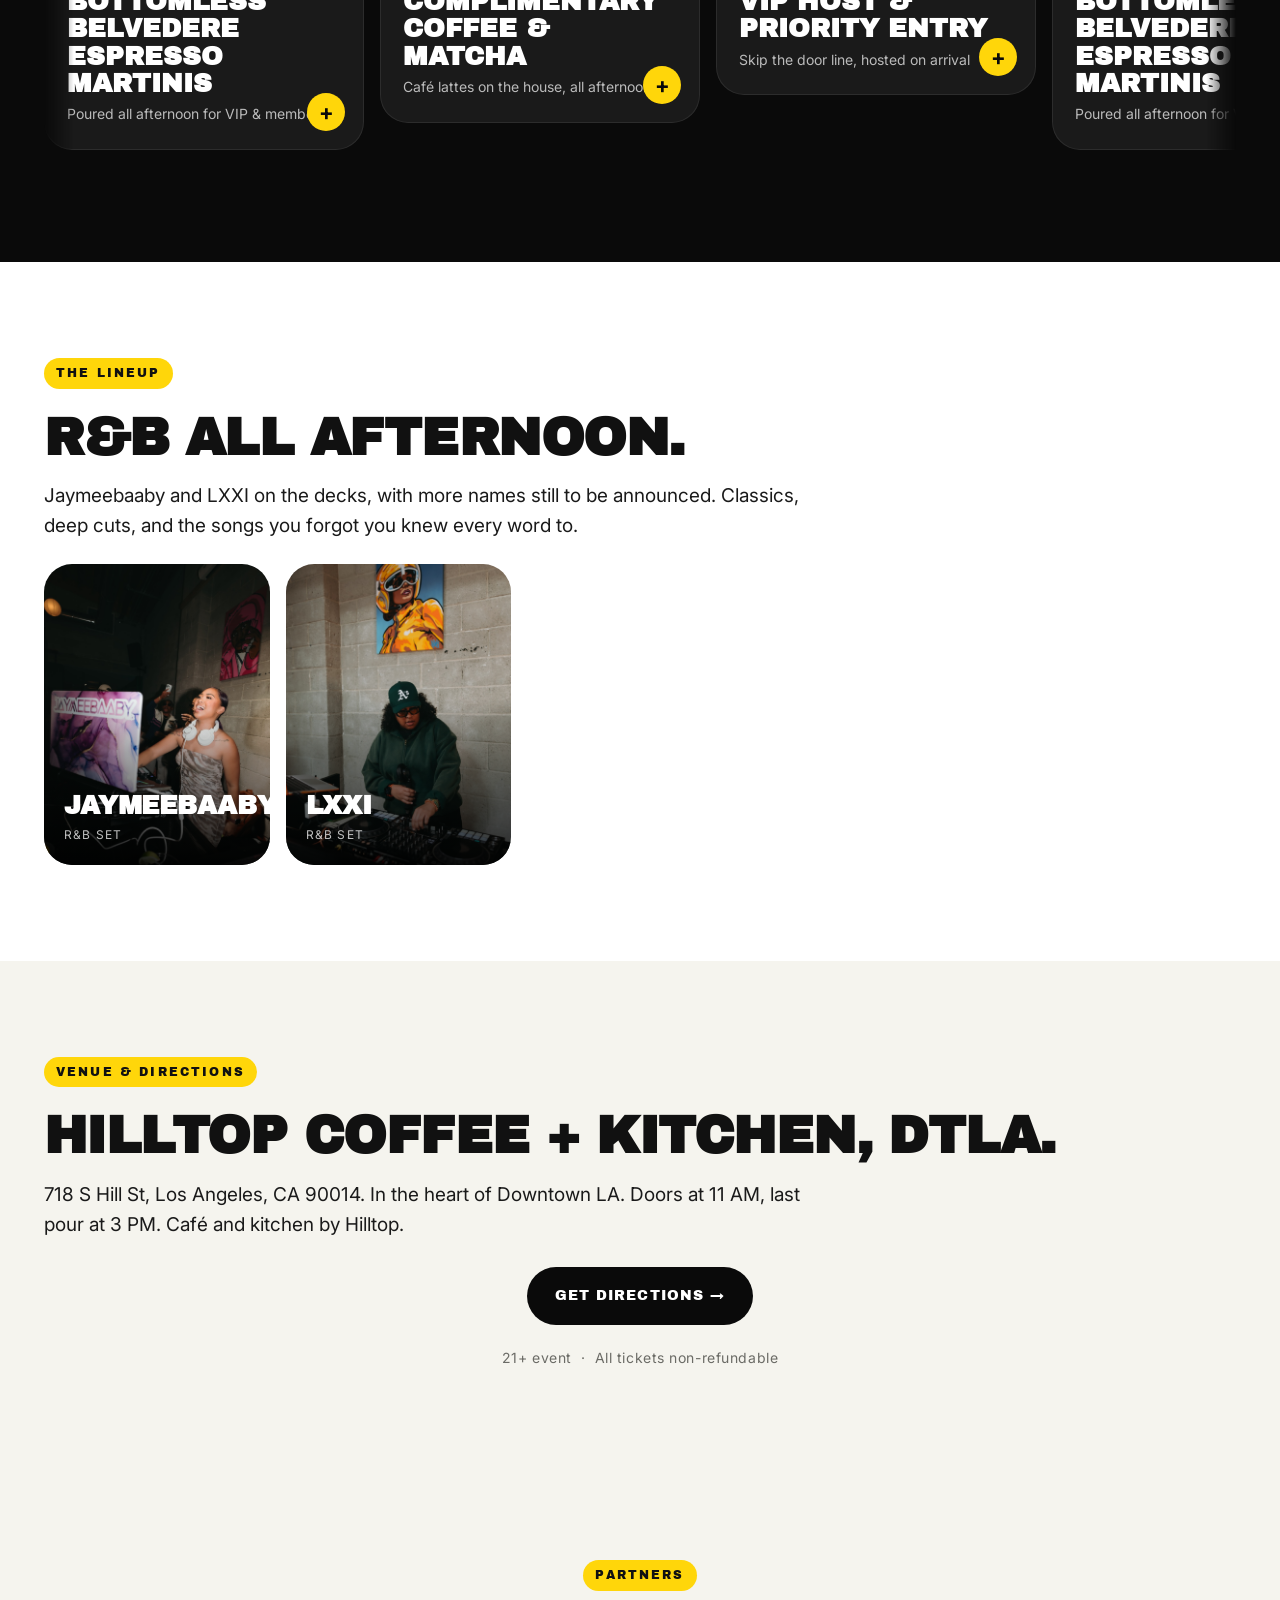
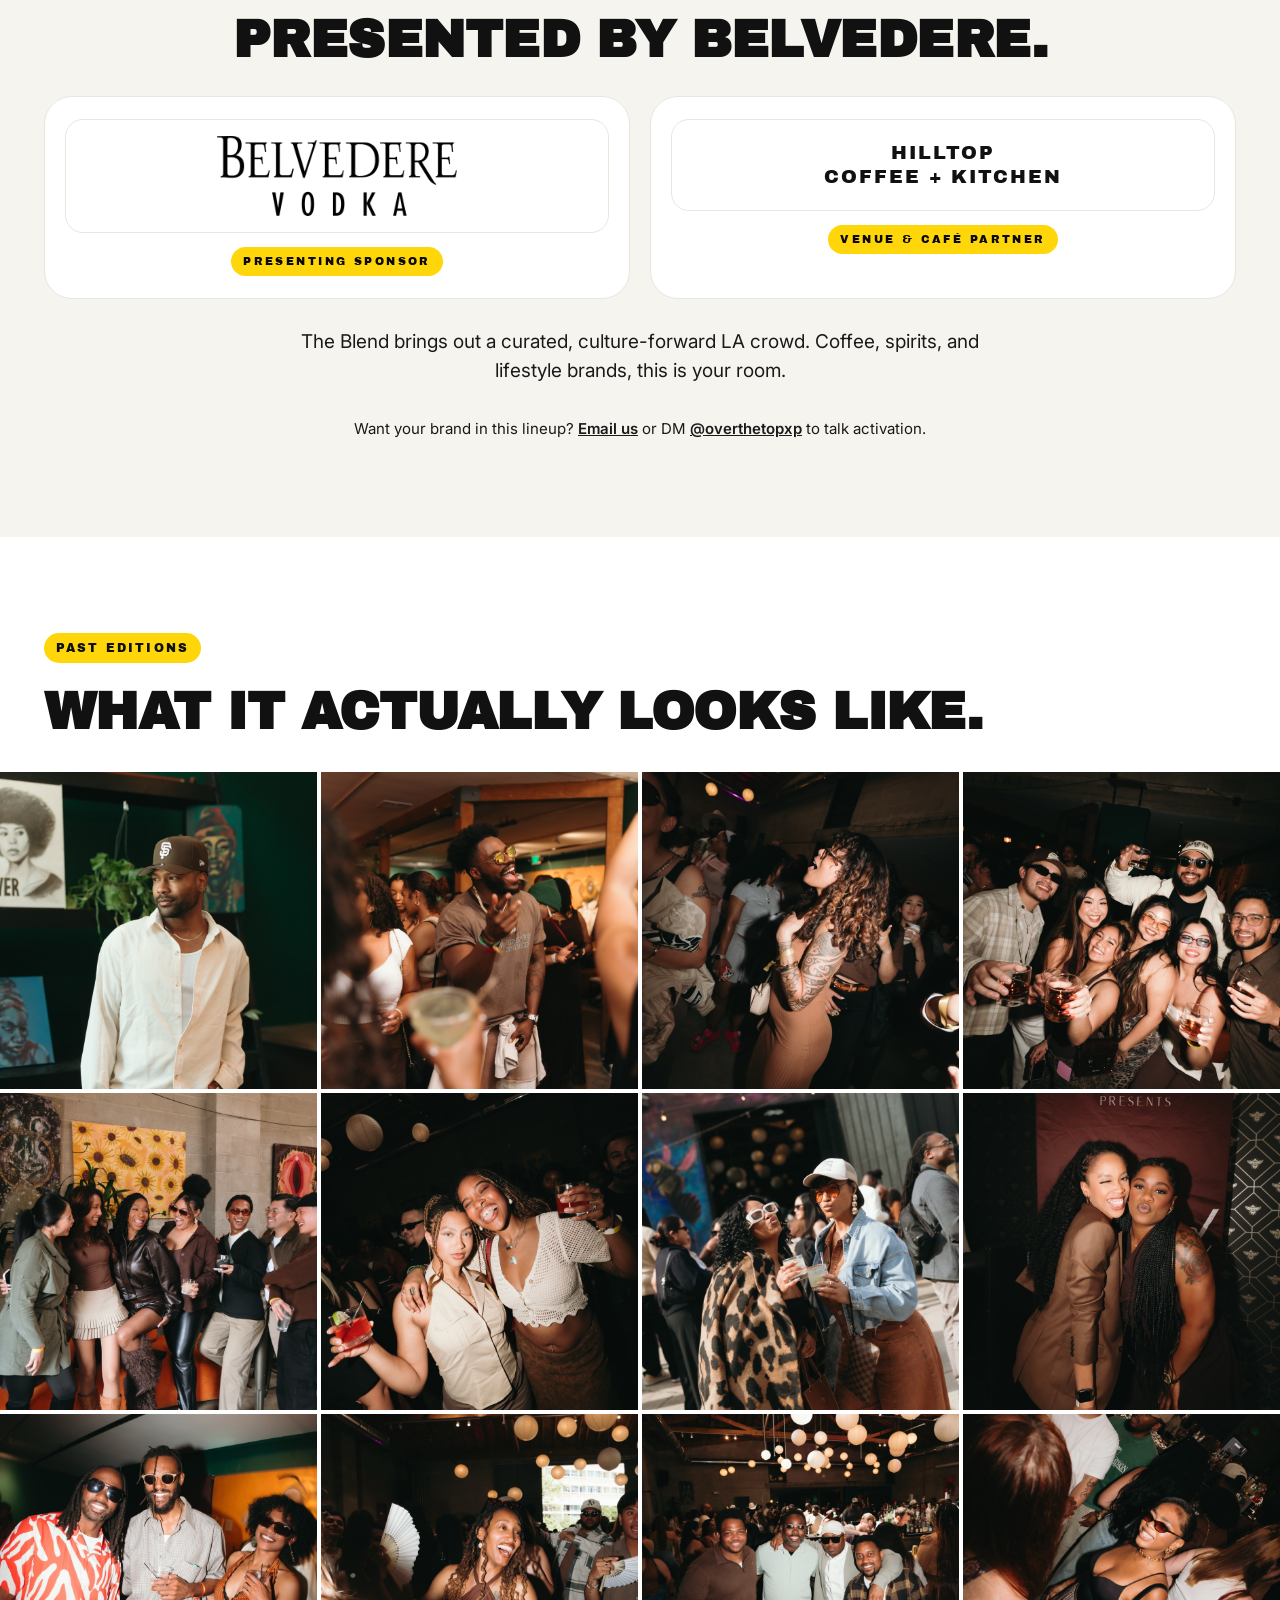
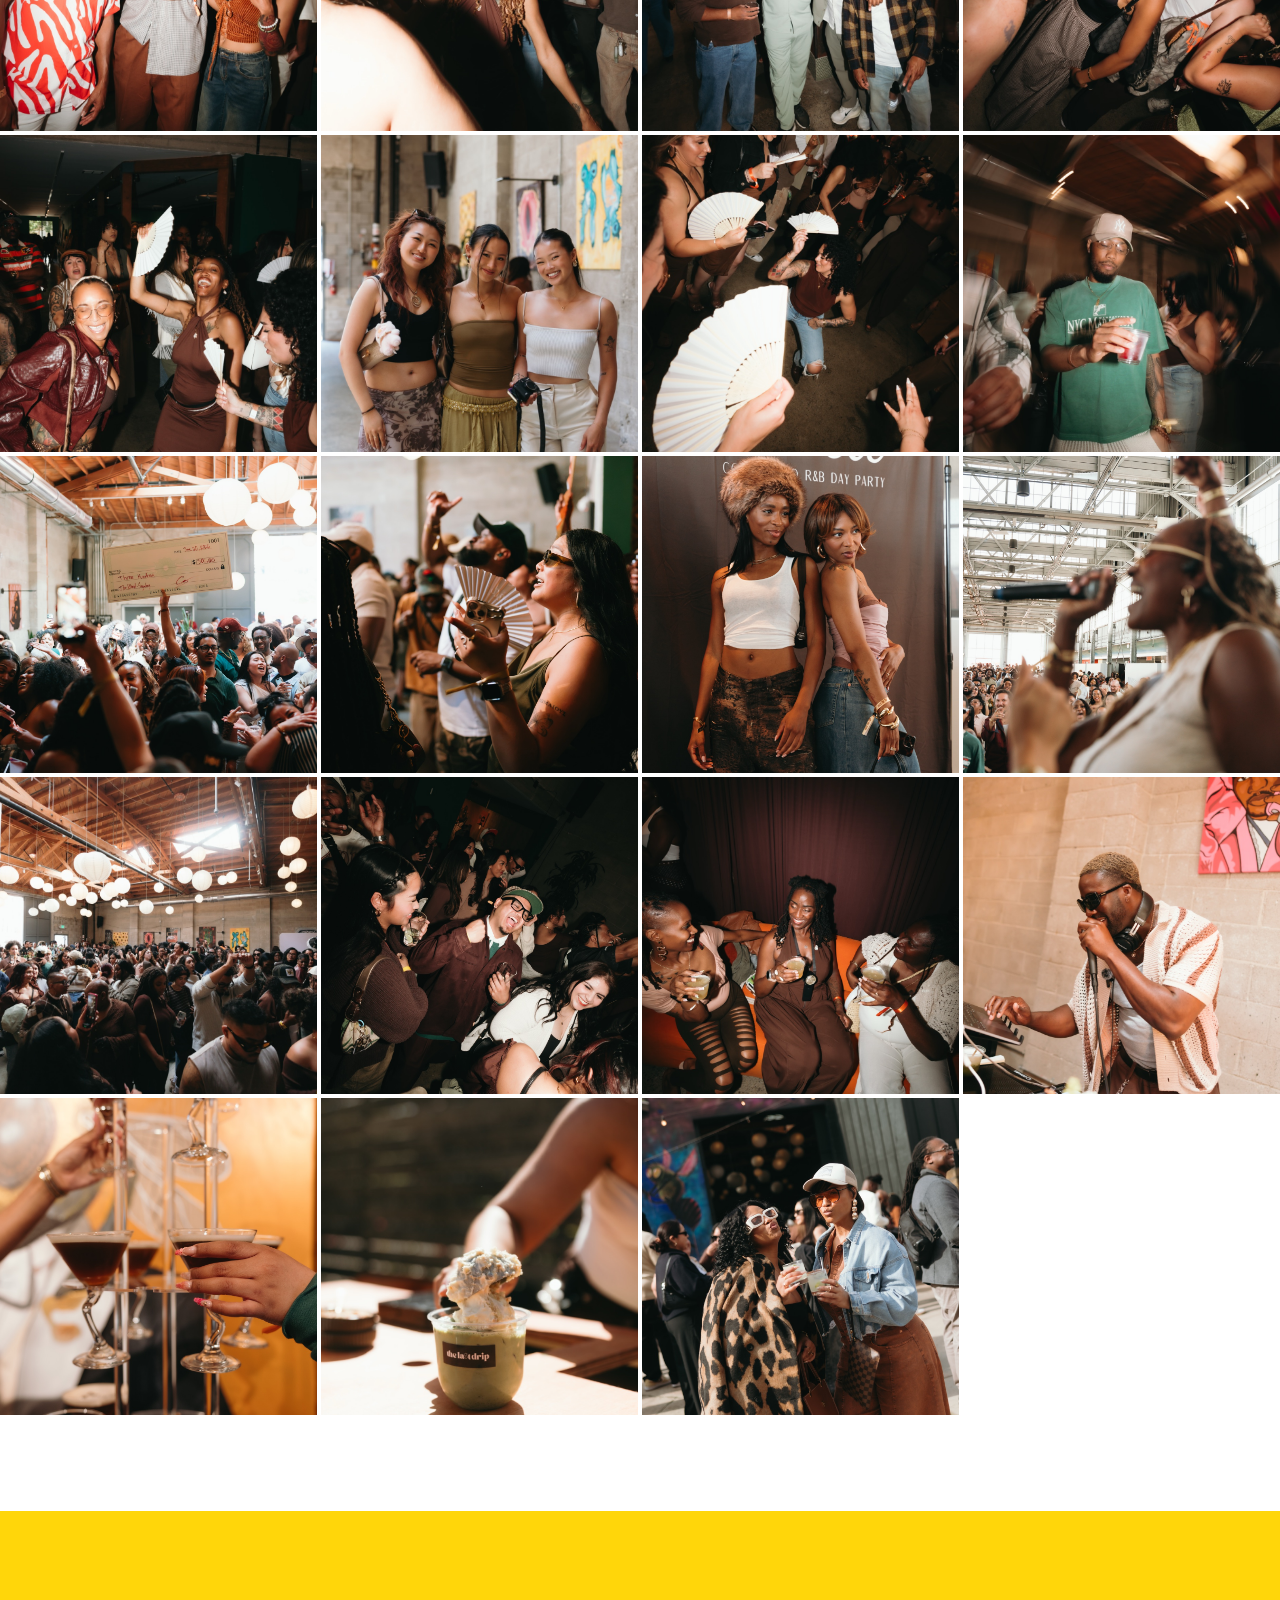
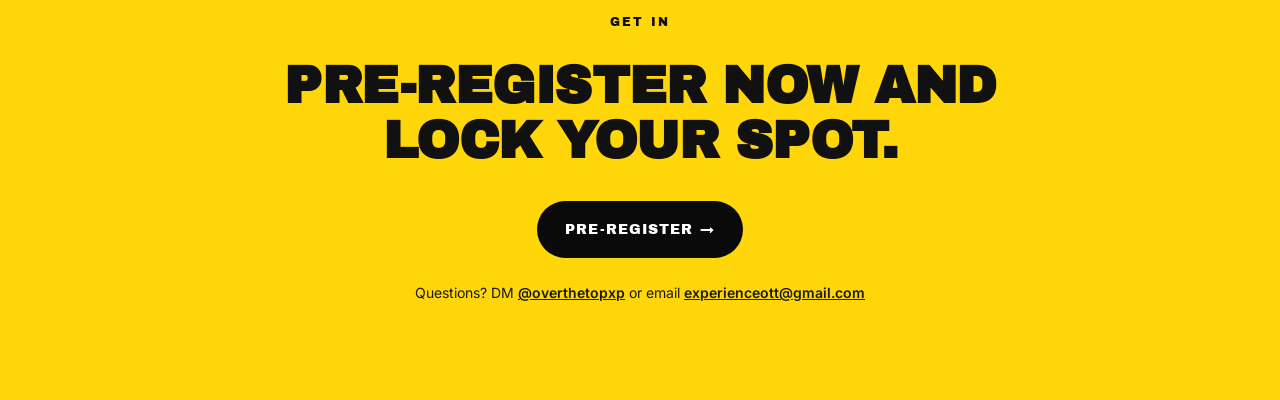
==== commit 34cfe3f5: "Partners: two logos on one line, drop the body copy Replaces the two stacked presenting blocks with " ====
--- a/index.html
+++ b/index.html
@@ -417,29 +417,19 @@
     <span class="kicker">Partners</span>
     <h2 class="h2">Presented by Belvedere.</h2>
 
-    <div class="presenting" style="text-align:left;">
-      <div class="presenting__logo">
-        <img src="logos/belvedere.png" alt="Belvedere Vodka" />
-      </div>
-      <div class="presenting__copy">
+    <div class="partner-pair">
+      <div class="partner-pair__item">
+        <div class="presenting__logo">
+          <img src="logos/belvedere.png" alt="Belvedere Vodka" />
+        </div>
         <span class="presenting__label">Presenting sponsor</span>
-        <p>
-          Belvedere presents The Blend LA: the $300 sing-along contest, the Dirty Brew affogato tastings,
-          and bottomless Belvedere espresso martini cocktails for VIP guests, all afternoon.
-        </p>
-      </div>
-    </div>
-
-    <div class="presenting" style="text-align:left;">
-      <div class="presenting__logo">
-        <span style="font-family:var(--display); font-size:20px; letter-spacing:.1em; text-transform:uppercase; text-align:center; line-height:1.2;">Hilltop<br />Coffee + Kitchen</span>
-      </div>
-      <div class="presenting__copy">
+      </div>
+
+      <div class="partner-pair__item">
+        <div class="presenting__logo">
+          <span class="partner-pair__wordmark">Hilltop<br />Coffee + Kitchen</span>
+        </div>
         <span class="presenting__label">Venue &amp; café partner</span>
-        <p>
-          Hilltop Coffee + Kitchen hosts The Blend in Downtown LA and provides the café all afternoon,
-          including the first 100 complimentary coffees and matchas.
-        </p>
       </div>
     </div>
 
--- a/styles.css
+++ b/styles.css
@@ -911,6 +911,38 @@
   width: 100%;
 }
 
+/* Two partners side by side: logo + label only, no body copy, so the
+   gallery below sits higher on the page. */
+.partner-pair {
+  display: grid;
+  grid-template-columns: 1fr;
+  gap: 16px;
+  margin: 16px 0 8px;
+}
+.partner-pair__item {
+  background: var(--white);
+  border: 1px solid var(--gray-200);
+  border-radius: var(--radius-lg);
+  padding: 22px 20px;
+  display: flex;
+  flex-direction: column;
+  align-items: center;
+  gap: 14px;
+}
+.partner-pair .presenting__logo { width: 100%; min-height: 92px; }
+.partner-pair .presenting__label { margin-bottom: 0; }
+.partner-pair__wordmark {
+  font-family: var(--display);
+  font-size: clamp(15px, 1.7vw, 19px);
+  letter-spacing: 0.1em;
+  text-transform: uppercase;
+  text-align: center;
+  line-height: 1.25;
+}
+@media (min-width: 720px) {
+  .partner-pair { grid-template-columns: 1fr 1fr; gap: 20px; }
+}
+
 .vendor-grid {
   display: grid;
   gap: 14px;
@@ -1106,6 +1138,9 @@
 }
 @media (min-width: 1080px) {
   .gallery { grid-template-columns: repeat(4, 1fr); }
+}
+@media (min-width: 1400px) {
+  .gallery { grid-template-columns: repeat(5, 1fr); }
 }
 
 /* ============ REGISTER ============ */
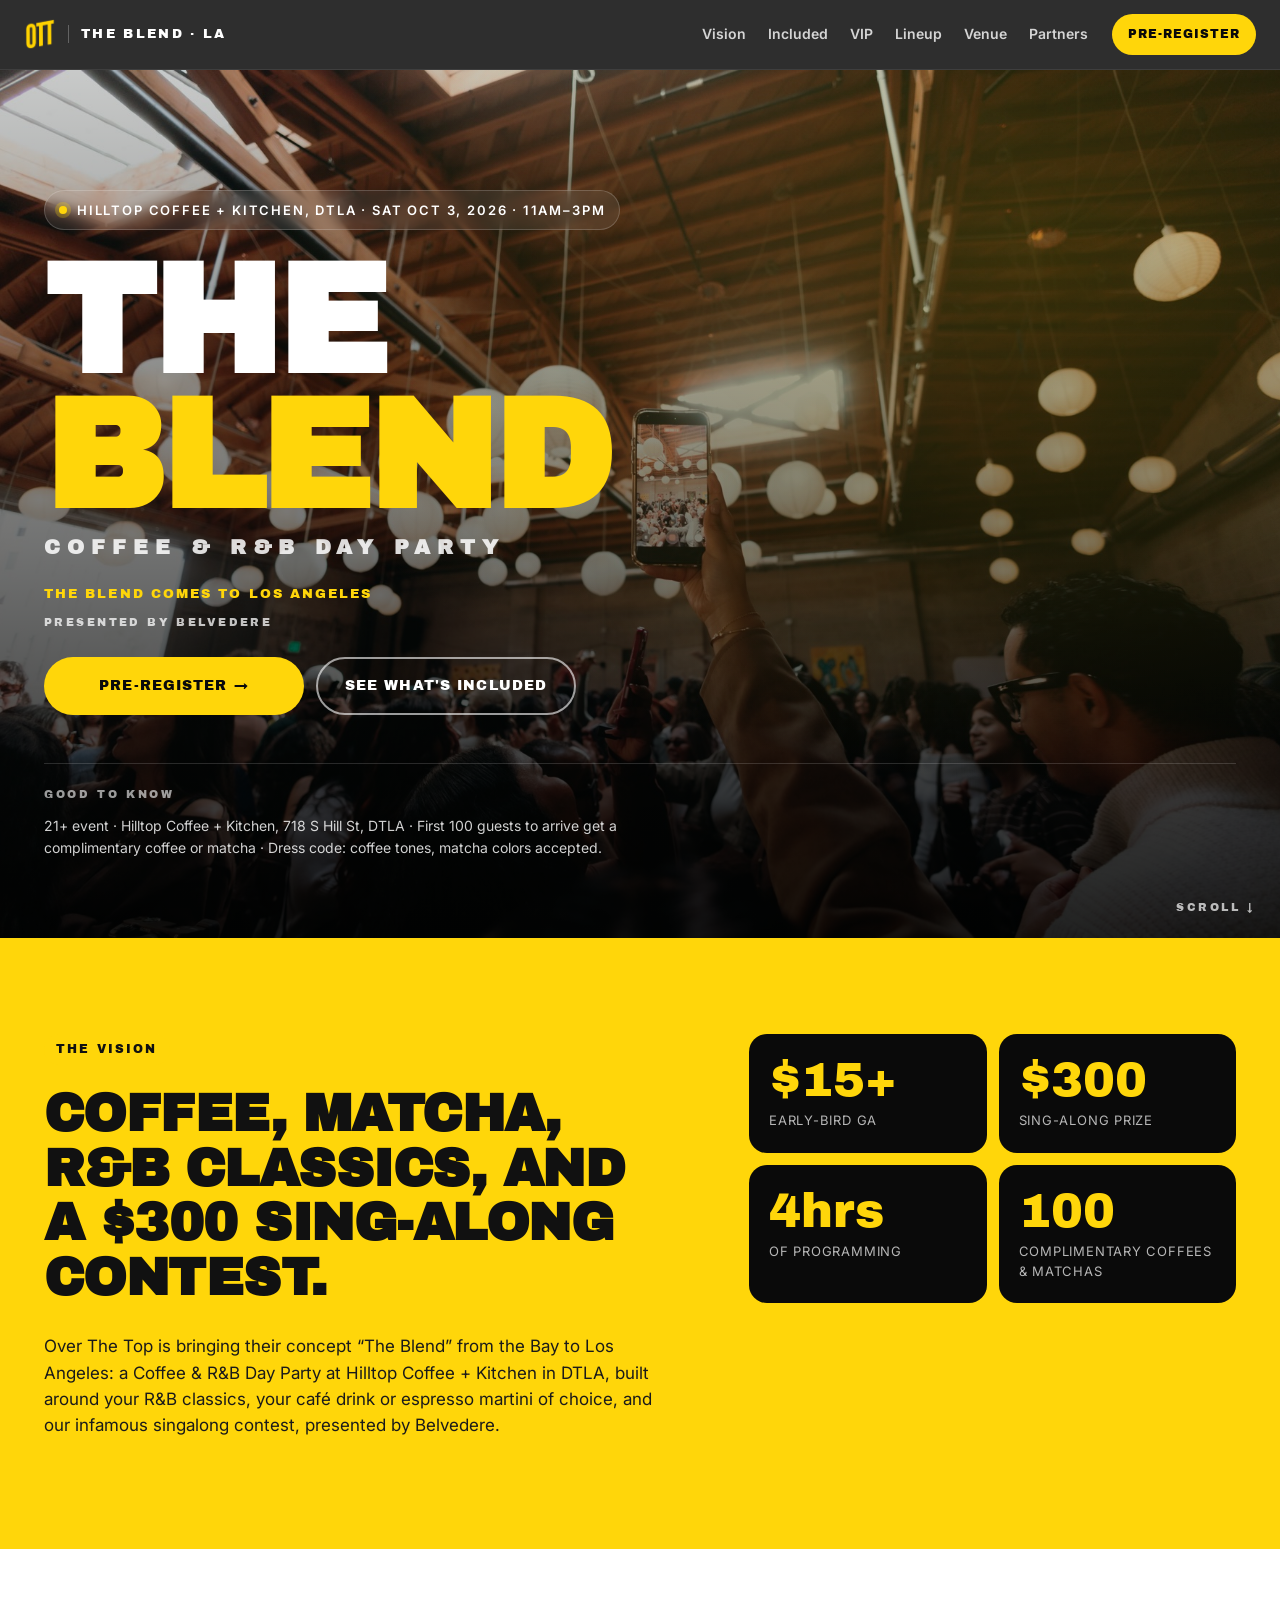
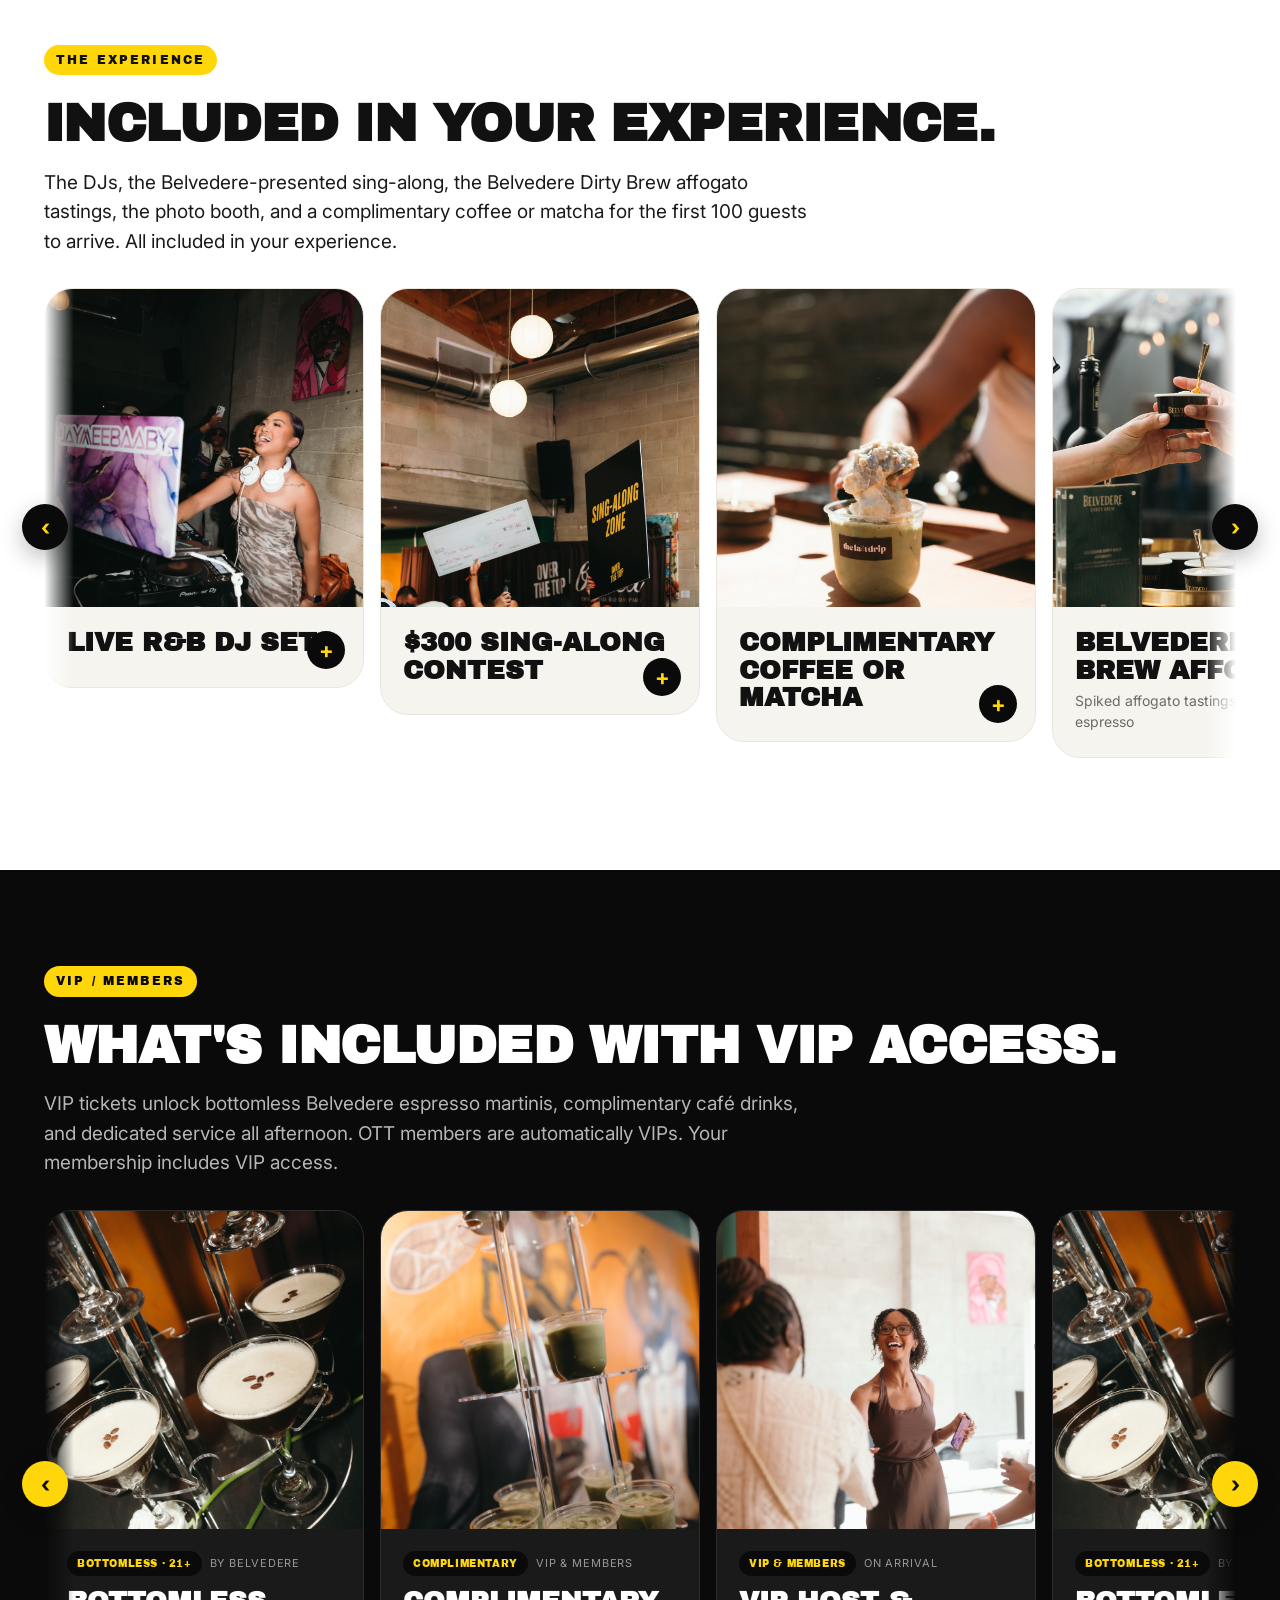
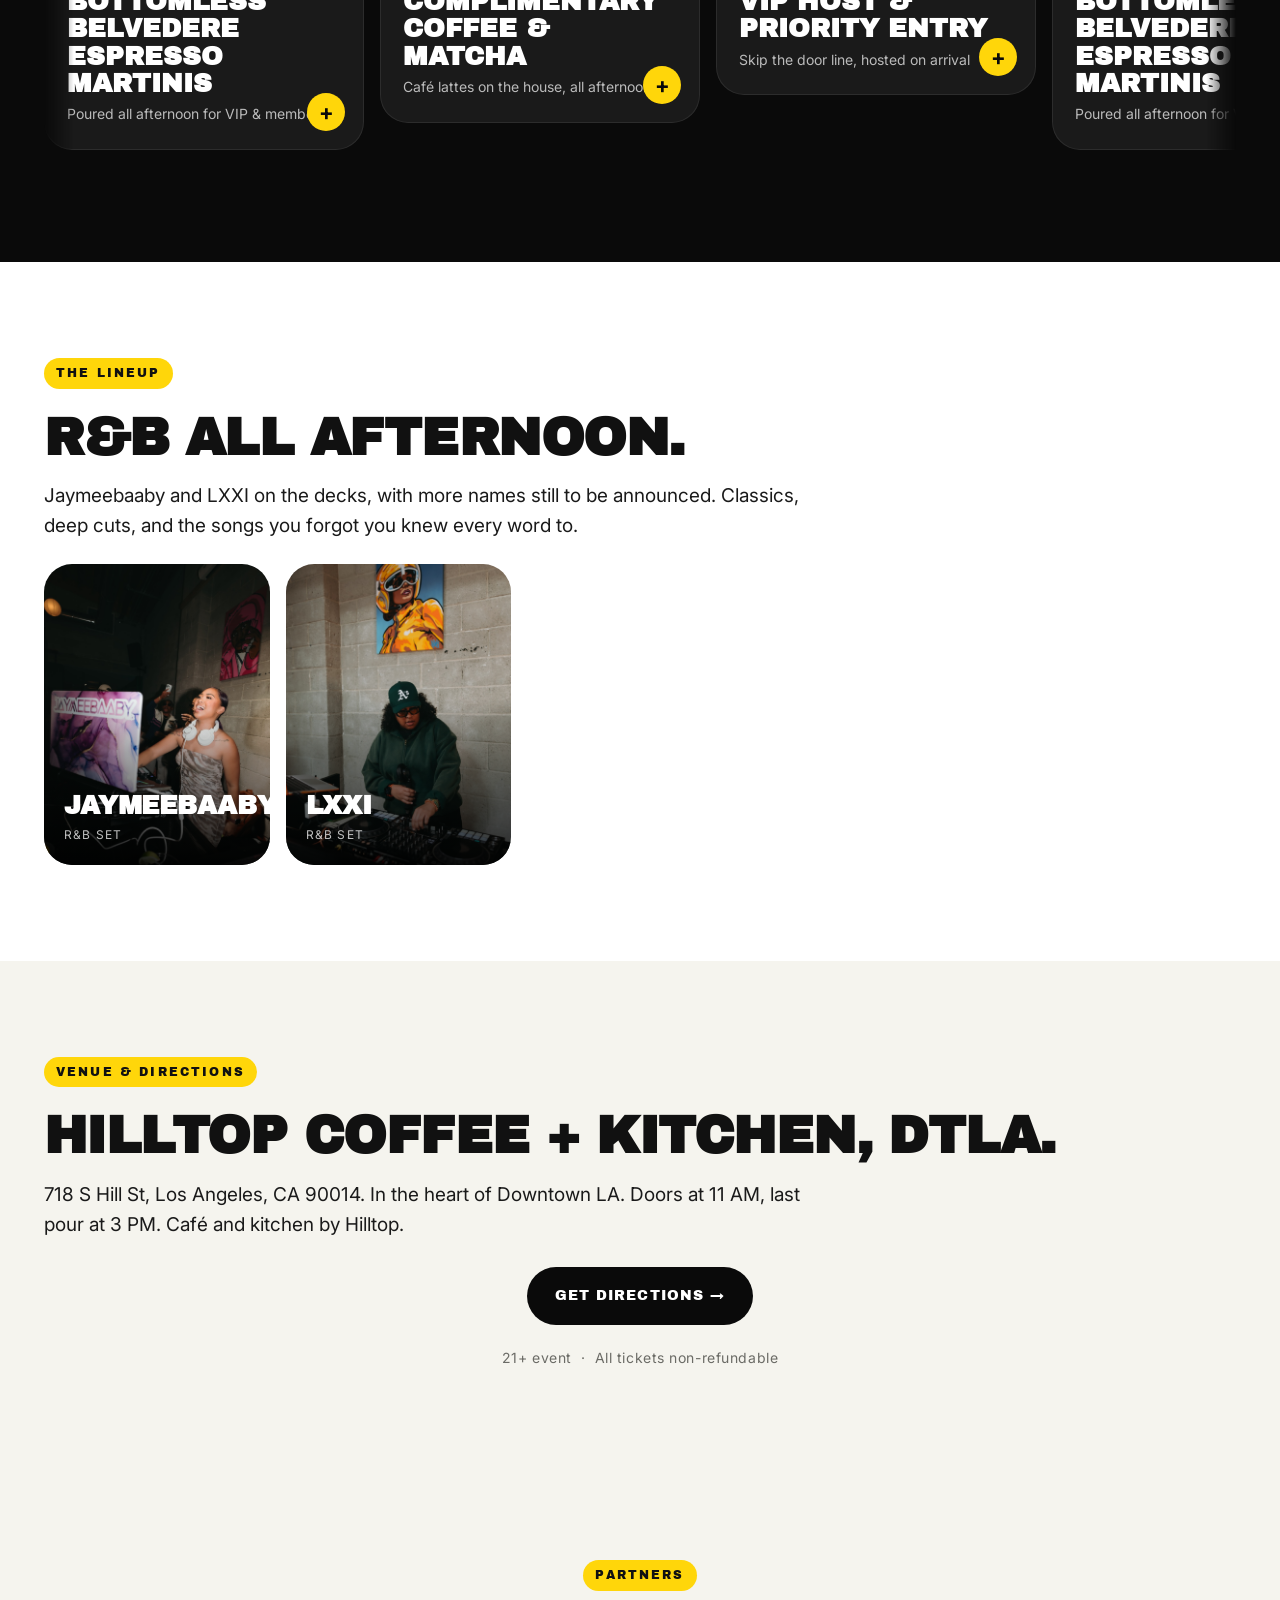
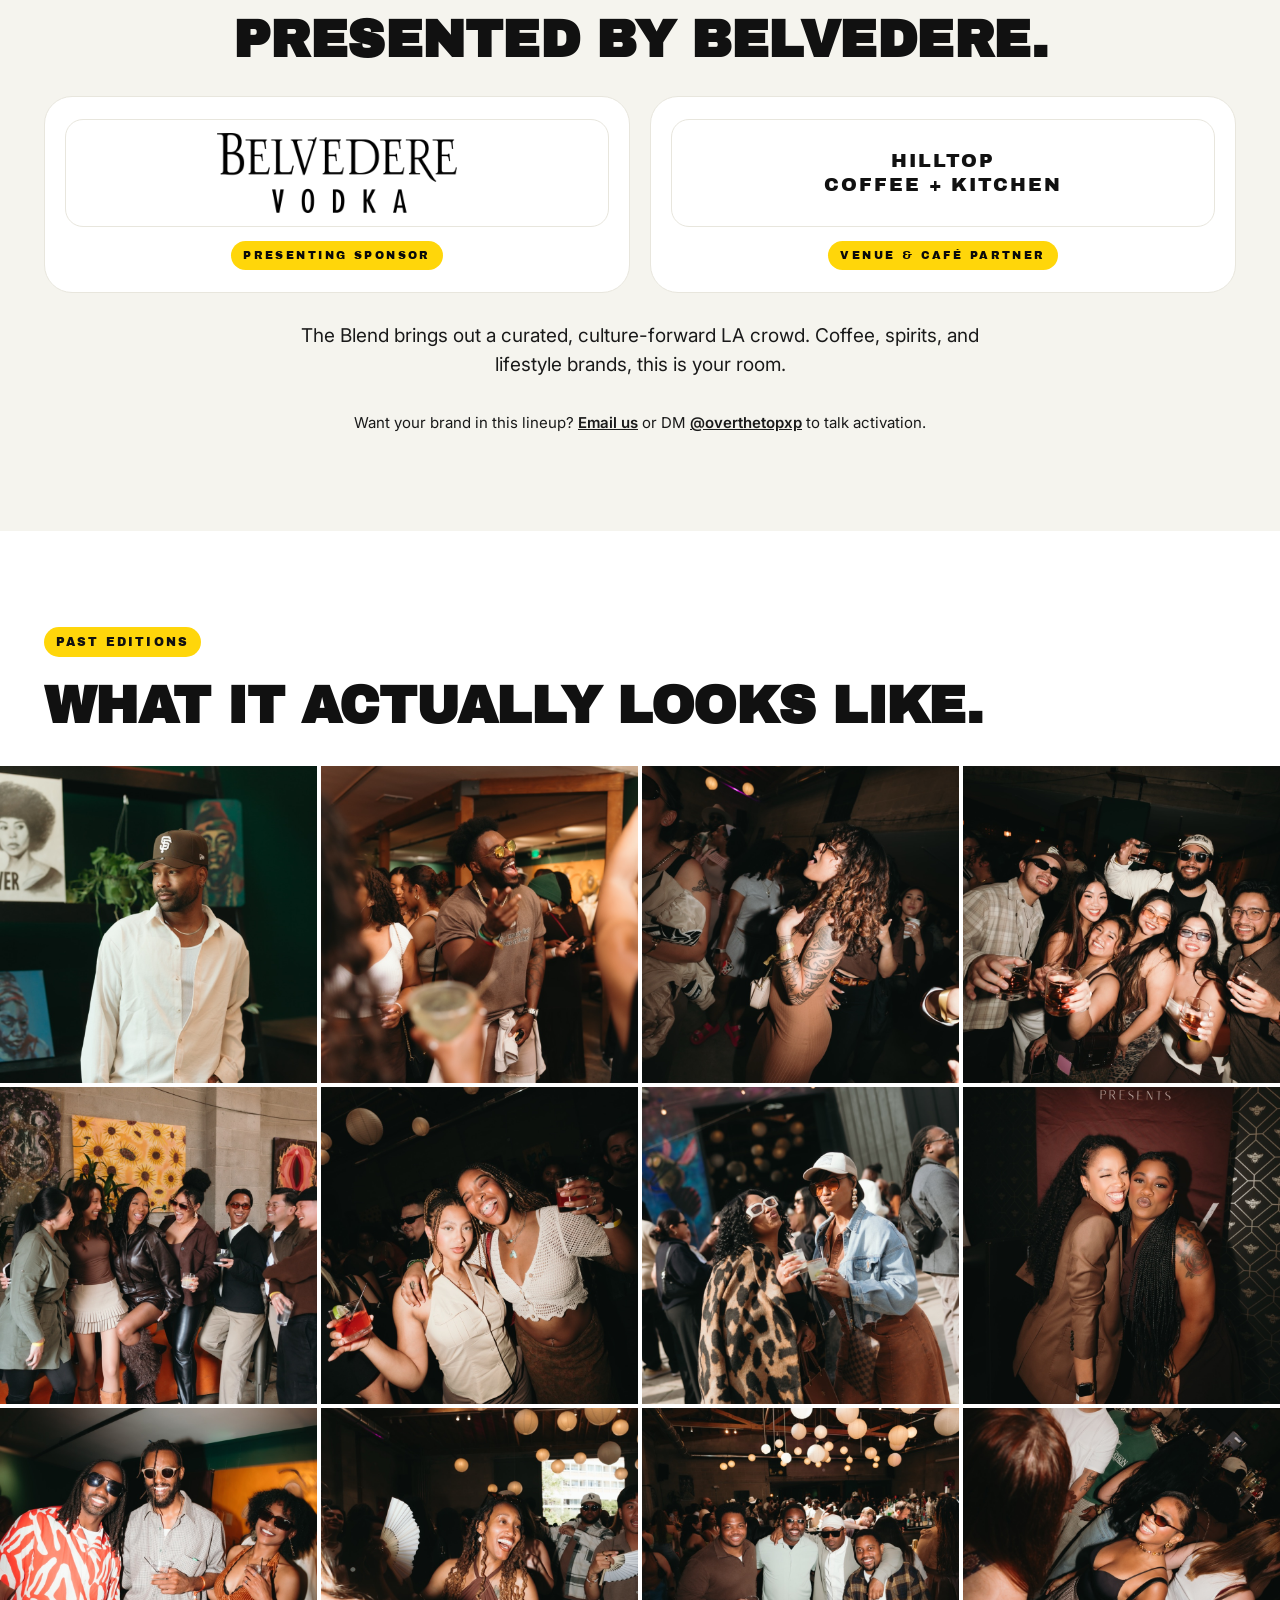
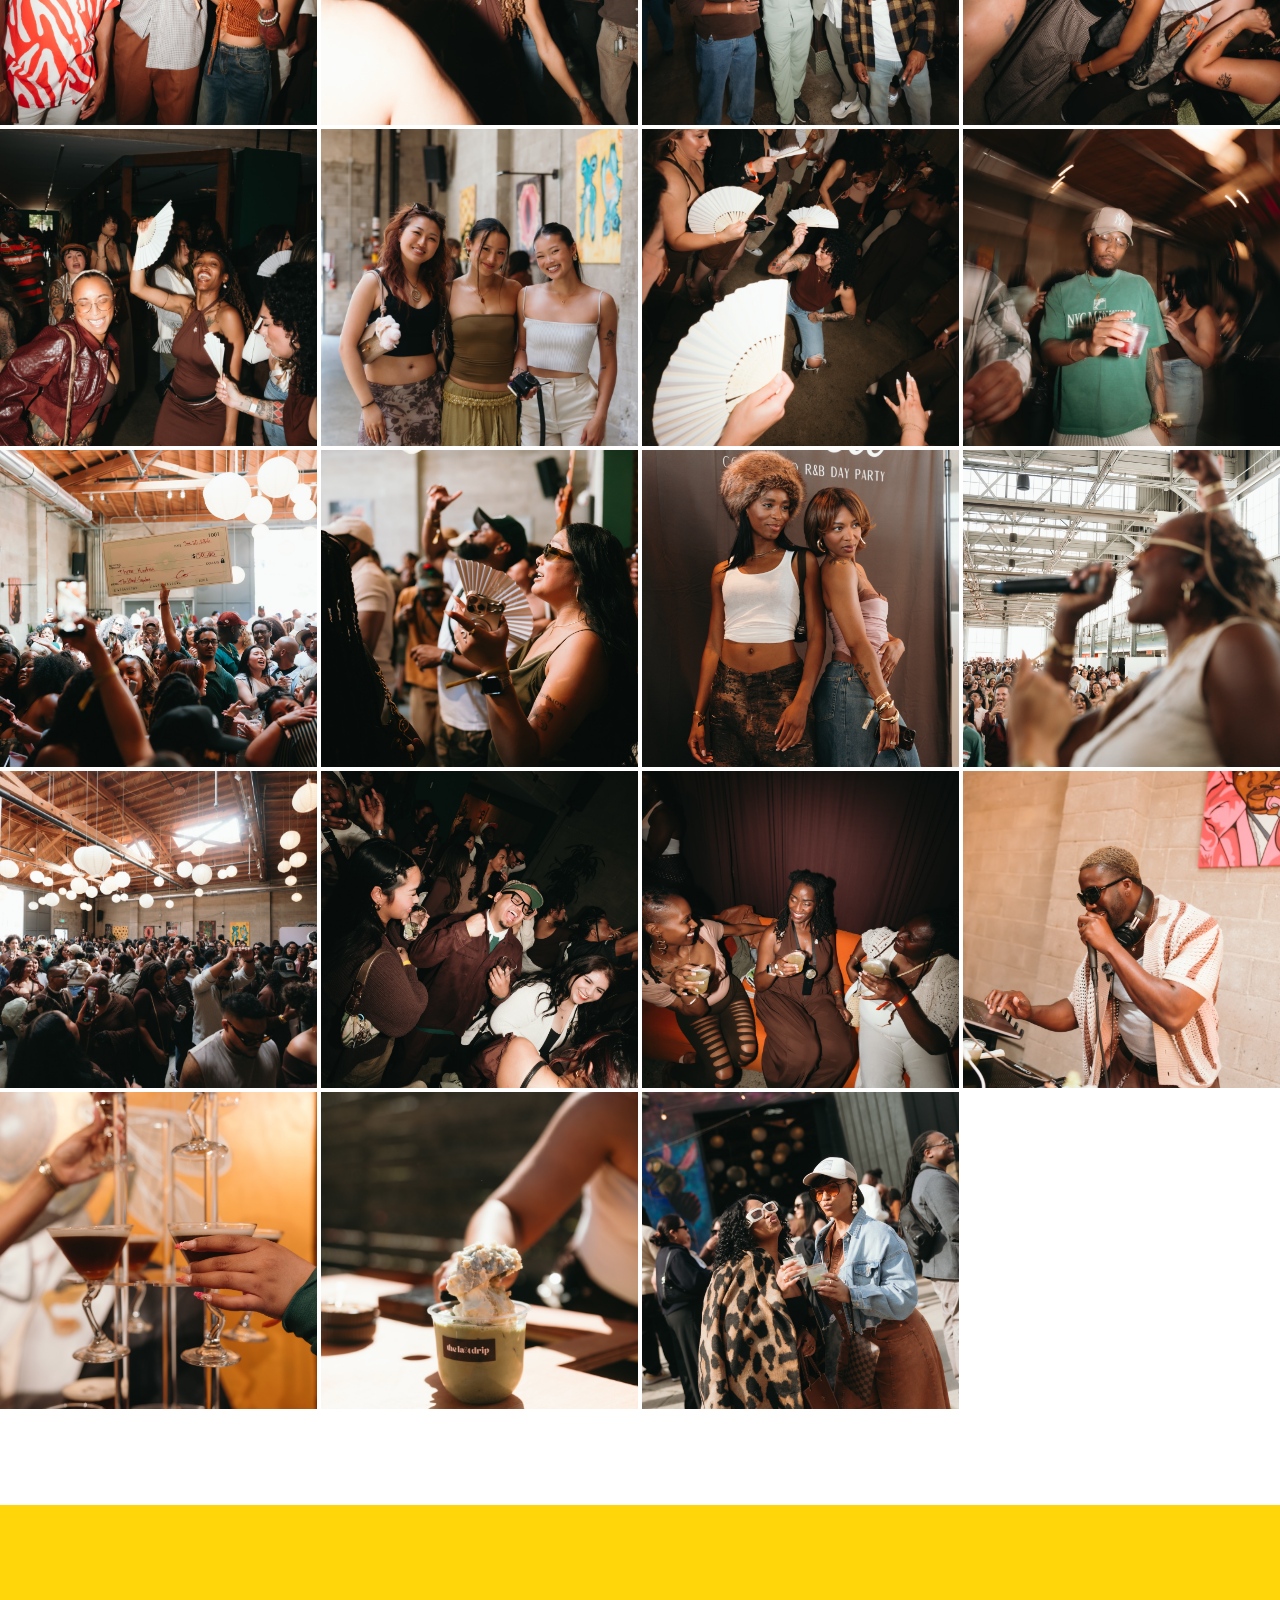
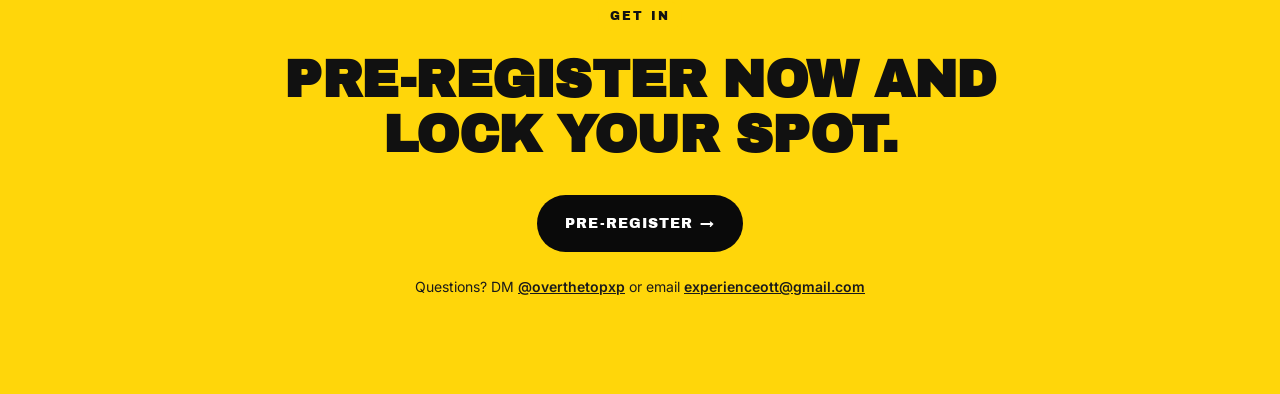
==== commit 6fdfc13d: "Align the two partner logo boxes; bump asset version to v4 The Belvedere logo is an image and the Hi" ====
--- a/index.html
+++ b/index.html
@@ -16,7 +16,7 @@
 <link rel="preconnect" href="https://fonts.gstatic.com" crossorigin />
 <link href="https://fonts.googleapis.com/css2?family=Archivo+Black&family=Inter:wght@400;500;600;700;800;900&display=swap" rel="stylesheet" />
 
-<link rel="stylesheet" href="styles.css?v=3" />
+<link rel="stylesheet" href="styles.css?v=4" />
 
 <!-- Meta Pixel Code -->
 <script>
@@ -495,6 +495,6 @@
   </div>
 </section>
 
-<script src="script.js?v=3"></script>
+<script src="script.js?v=4"></script>
 </body>
 </html>
--- a/styles.css
+++ b/styles.css
@@ -929,7 +929,10 @@
   align-items: center;
   gap: 14px;
 }
-.partner-pair .presenting__logo { width: 100%; min-height: 92px; }
+.partner-pair__item { justify-content: space-between; }
+/* Fixed box height keeps the two logos, and the labels under them,
+   on the same baseline even though one is an image and one is text. */
+.partner-pair .presenting__logo { width: 100%; height: 108px; }
 .partner-pair .presenting__label { margin-bottom: 0; }
 .partner-pair__wordmark {
   font-family: var(--display);
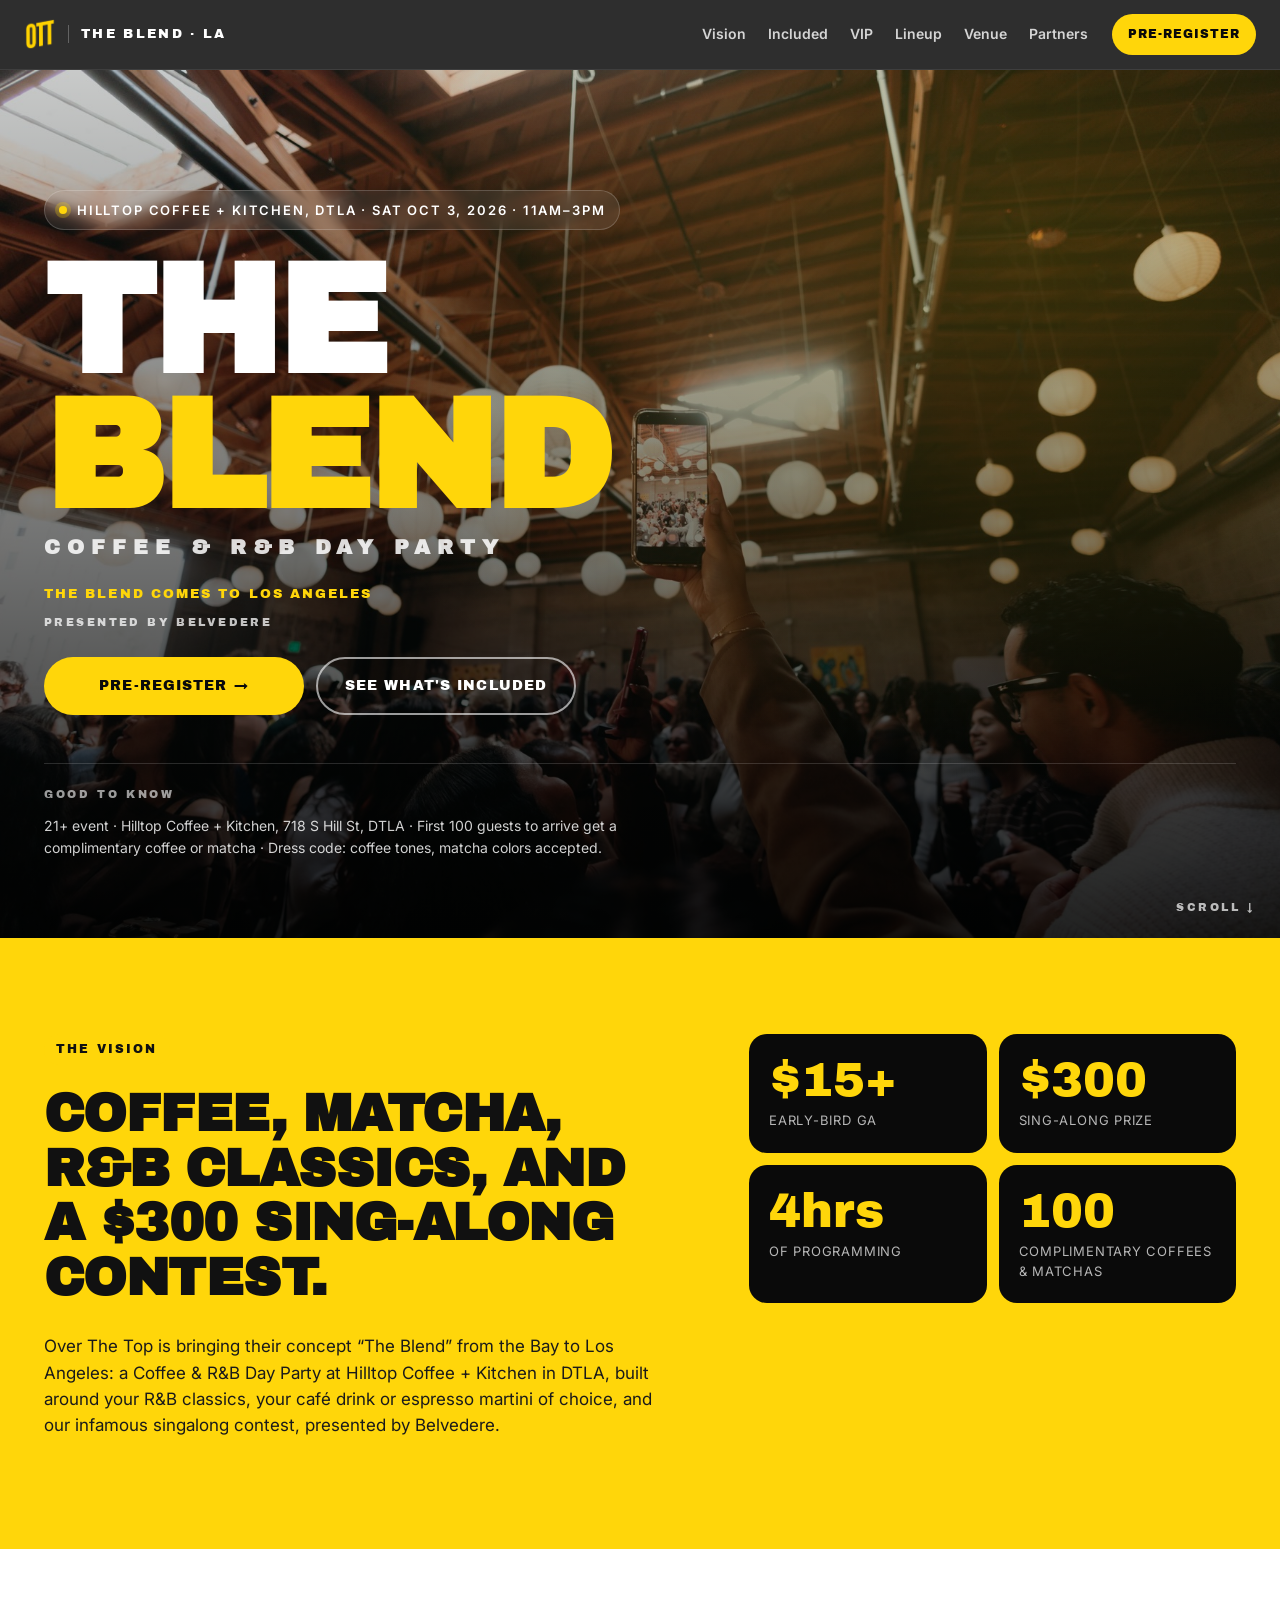
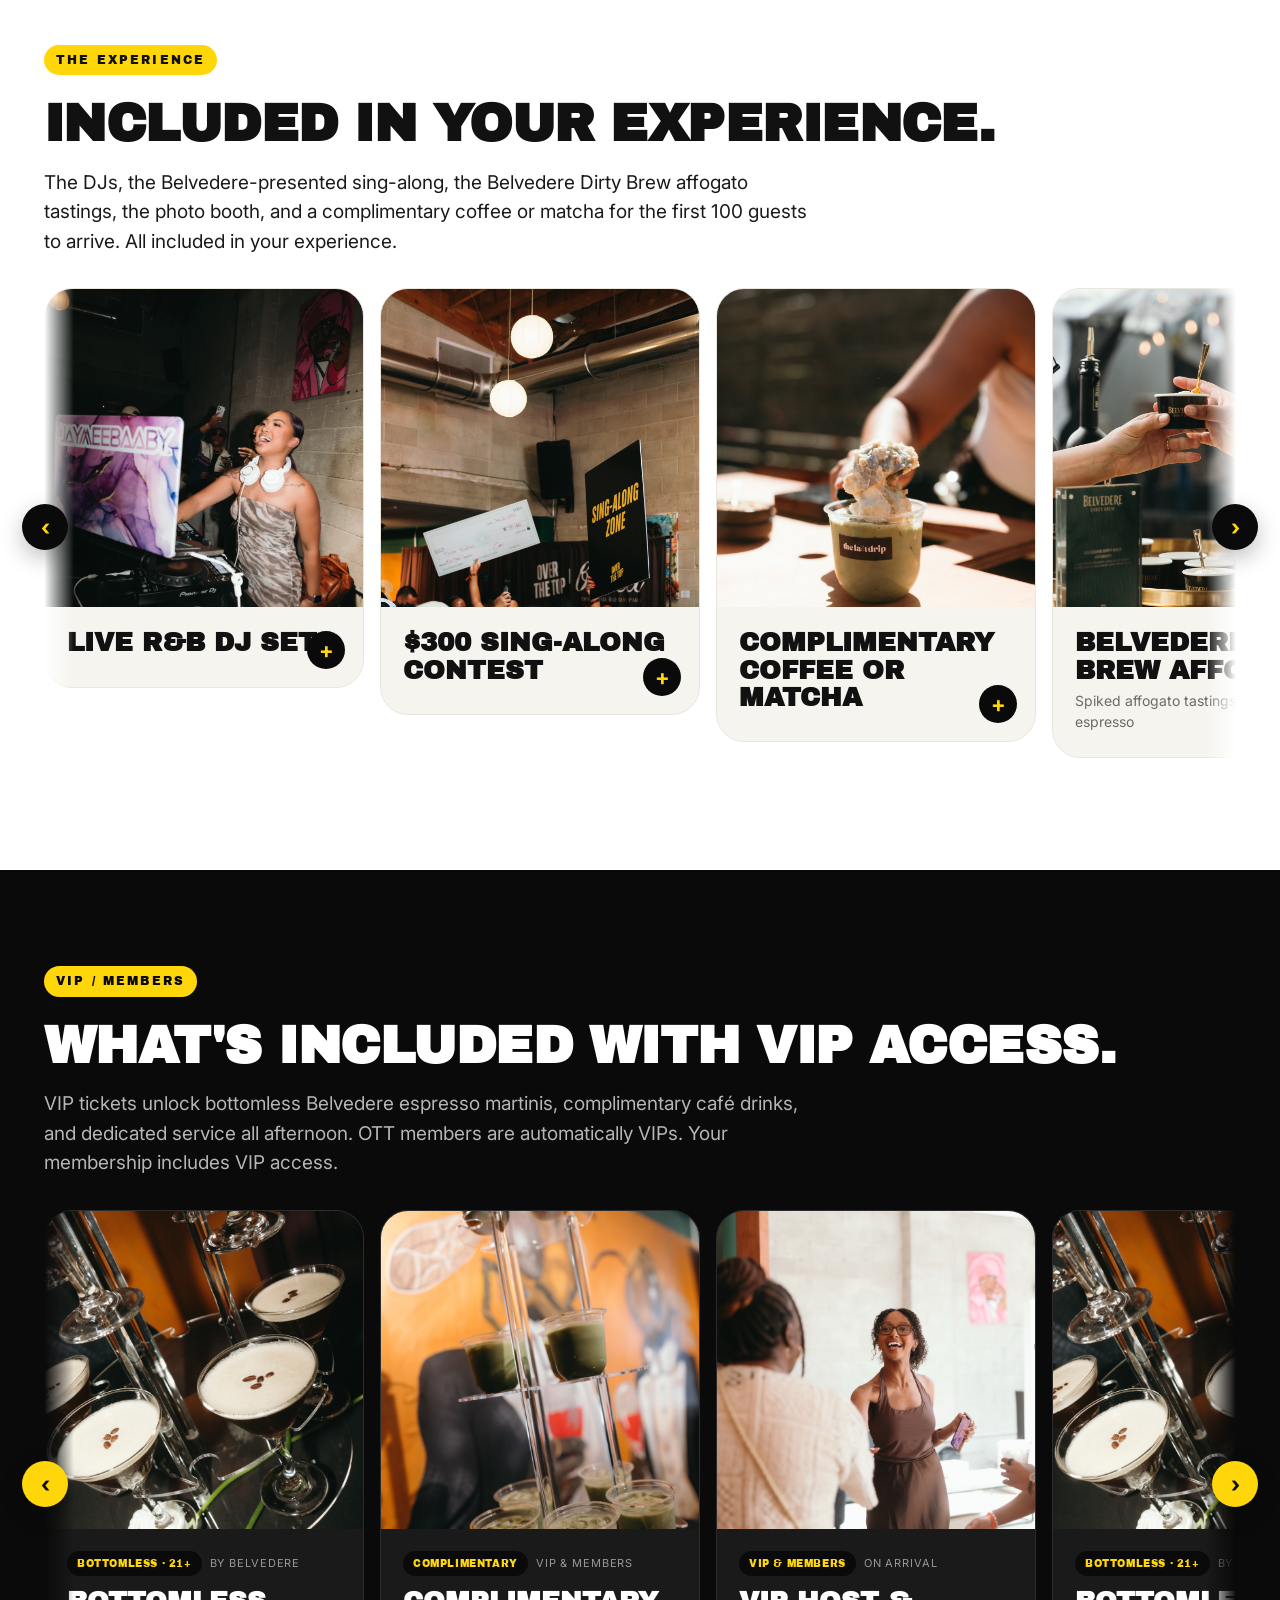
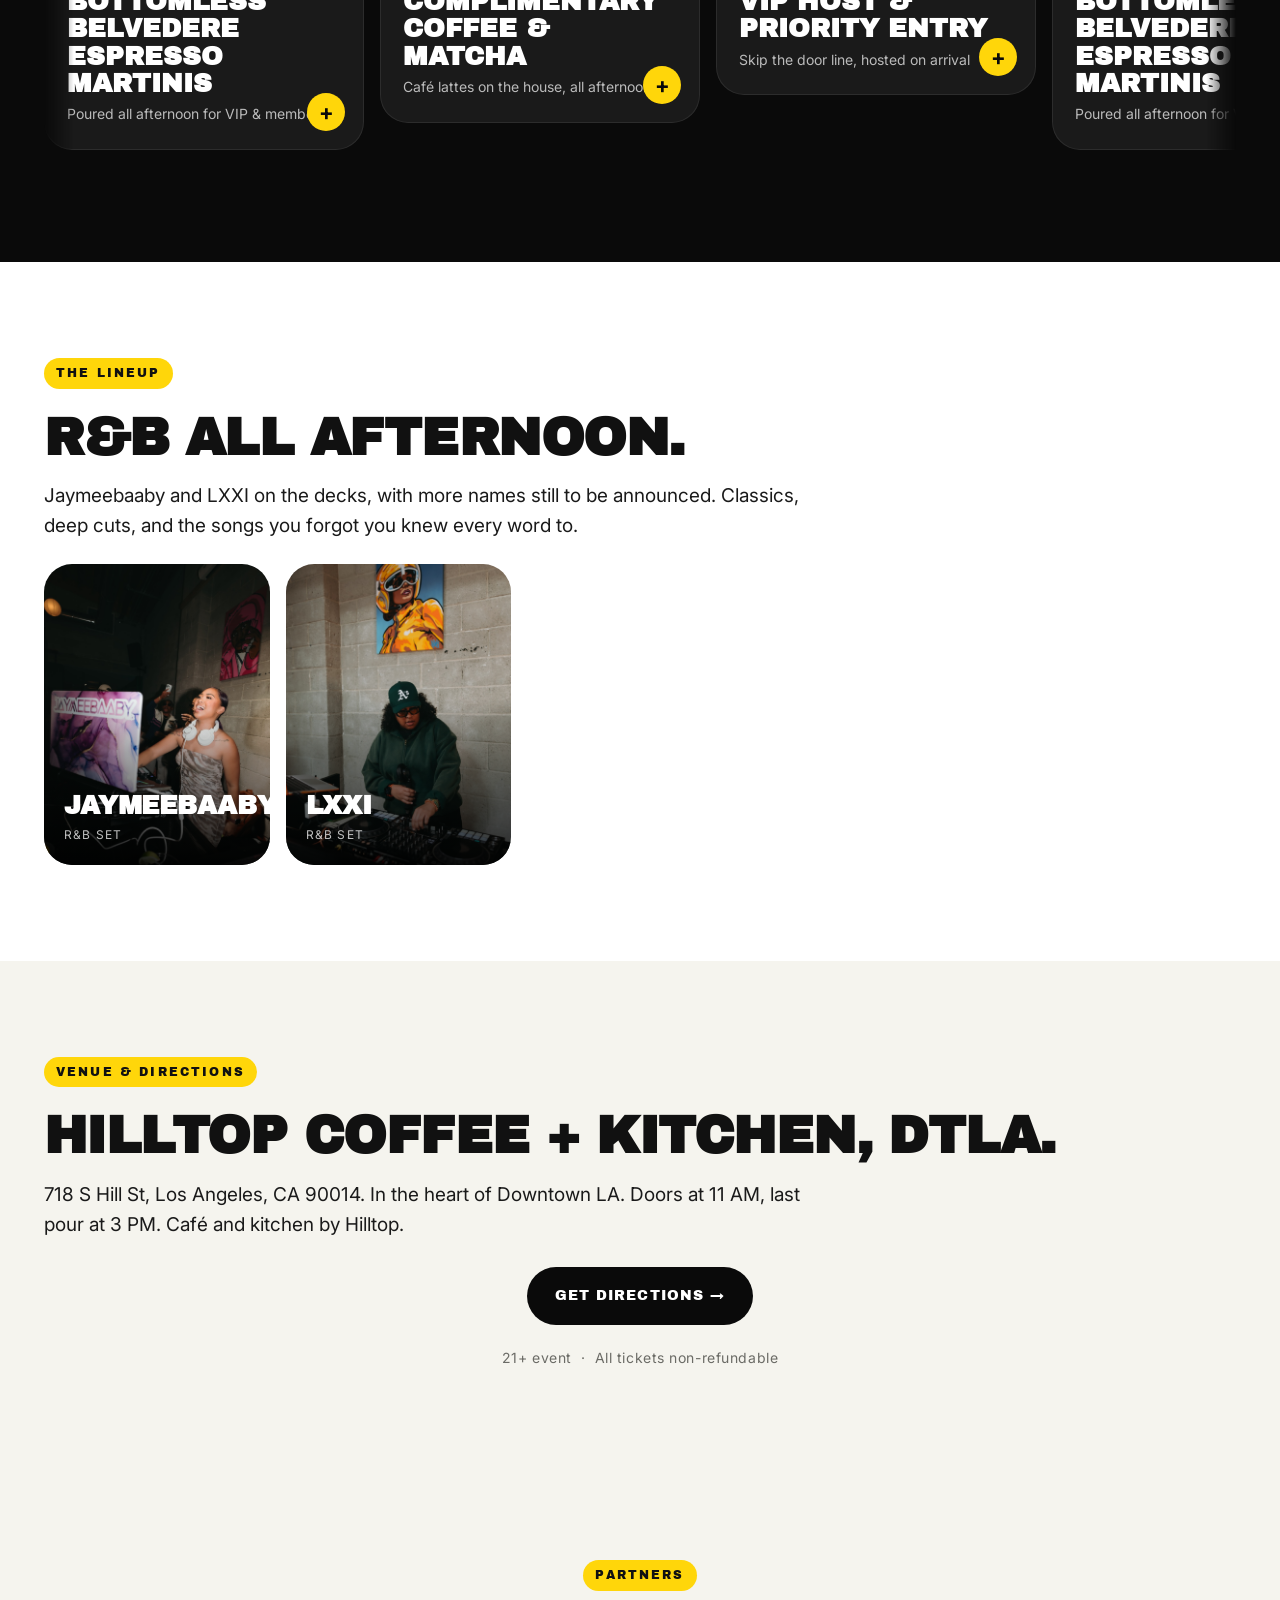
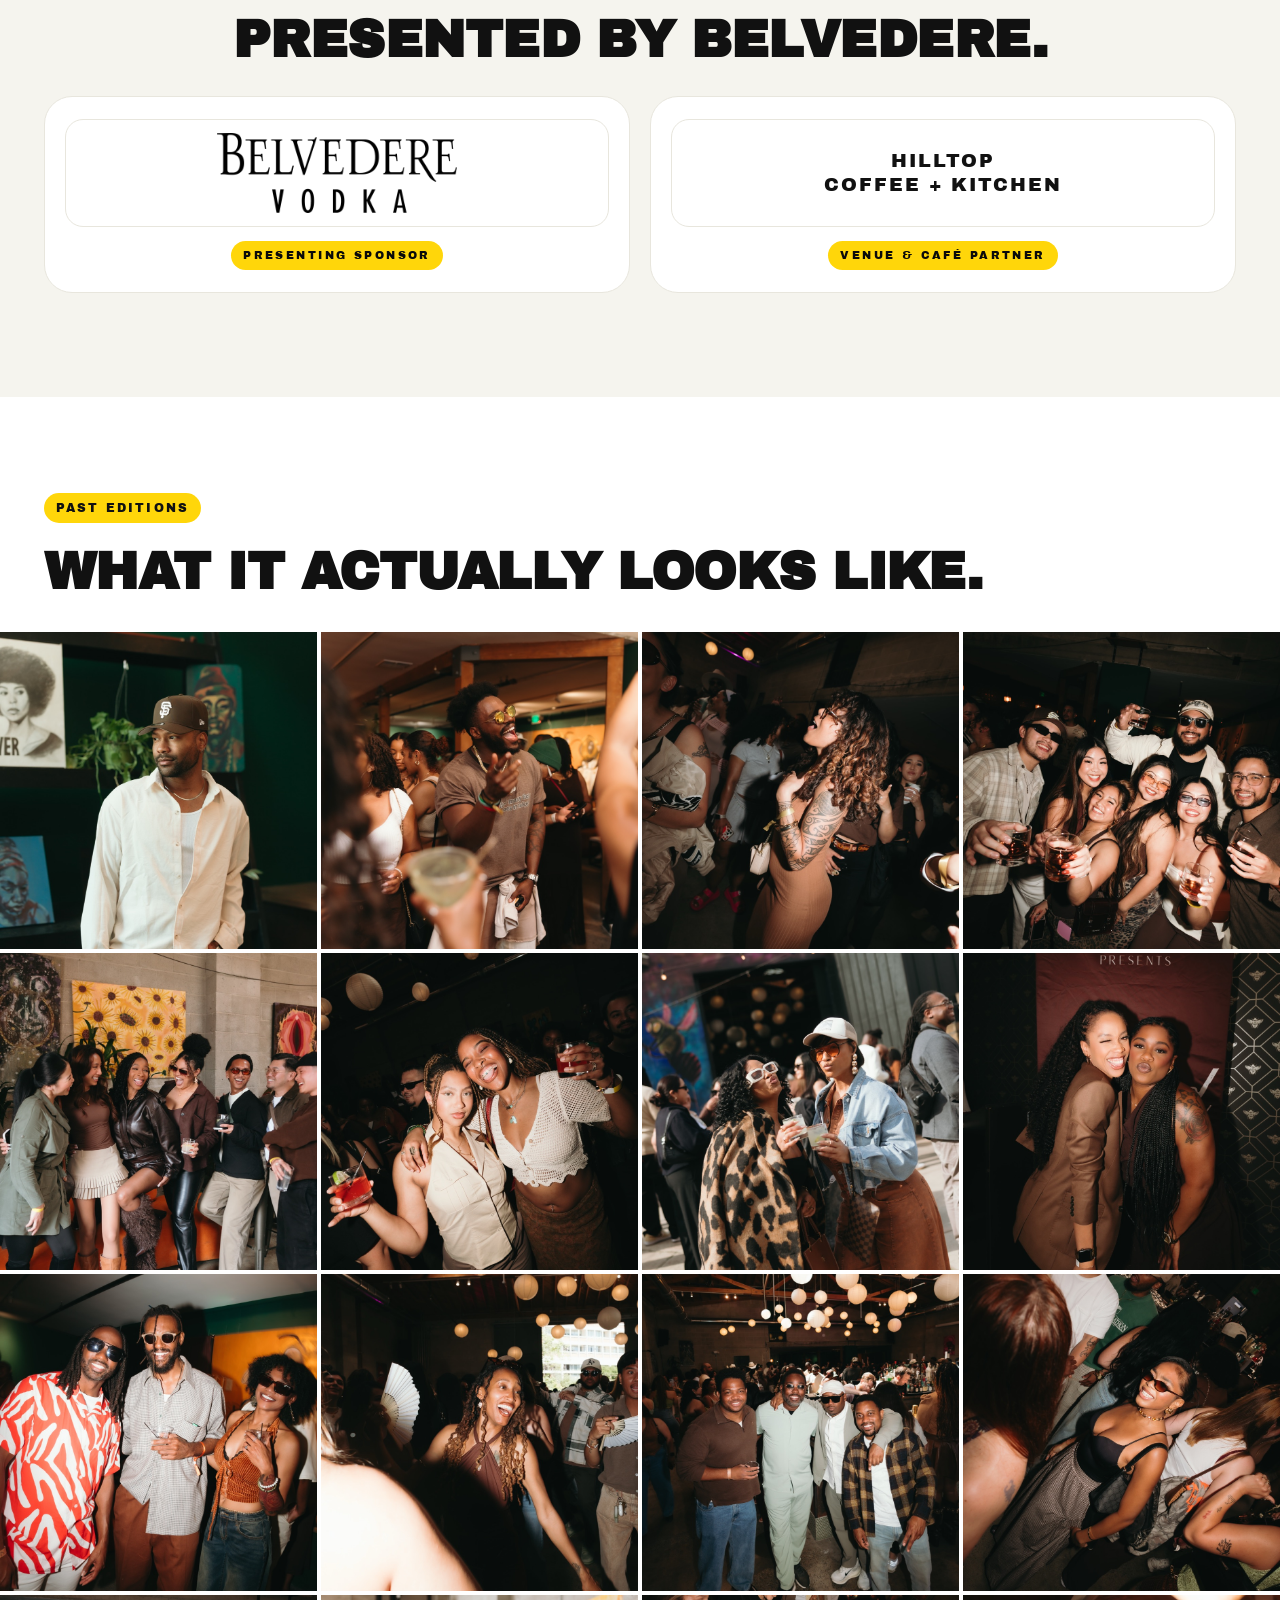
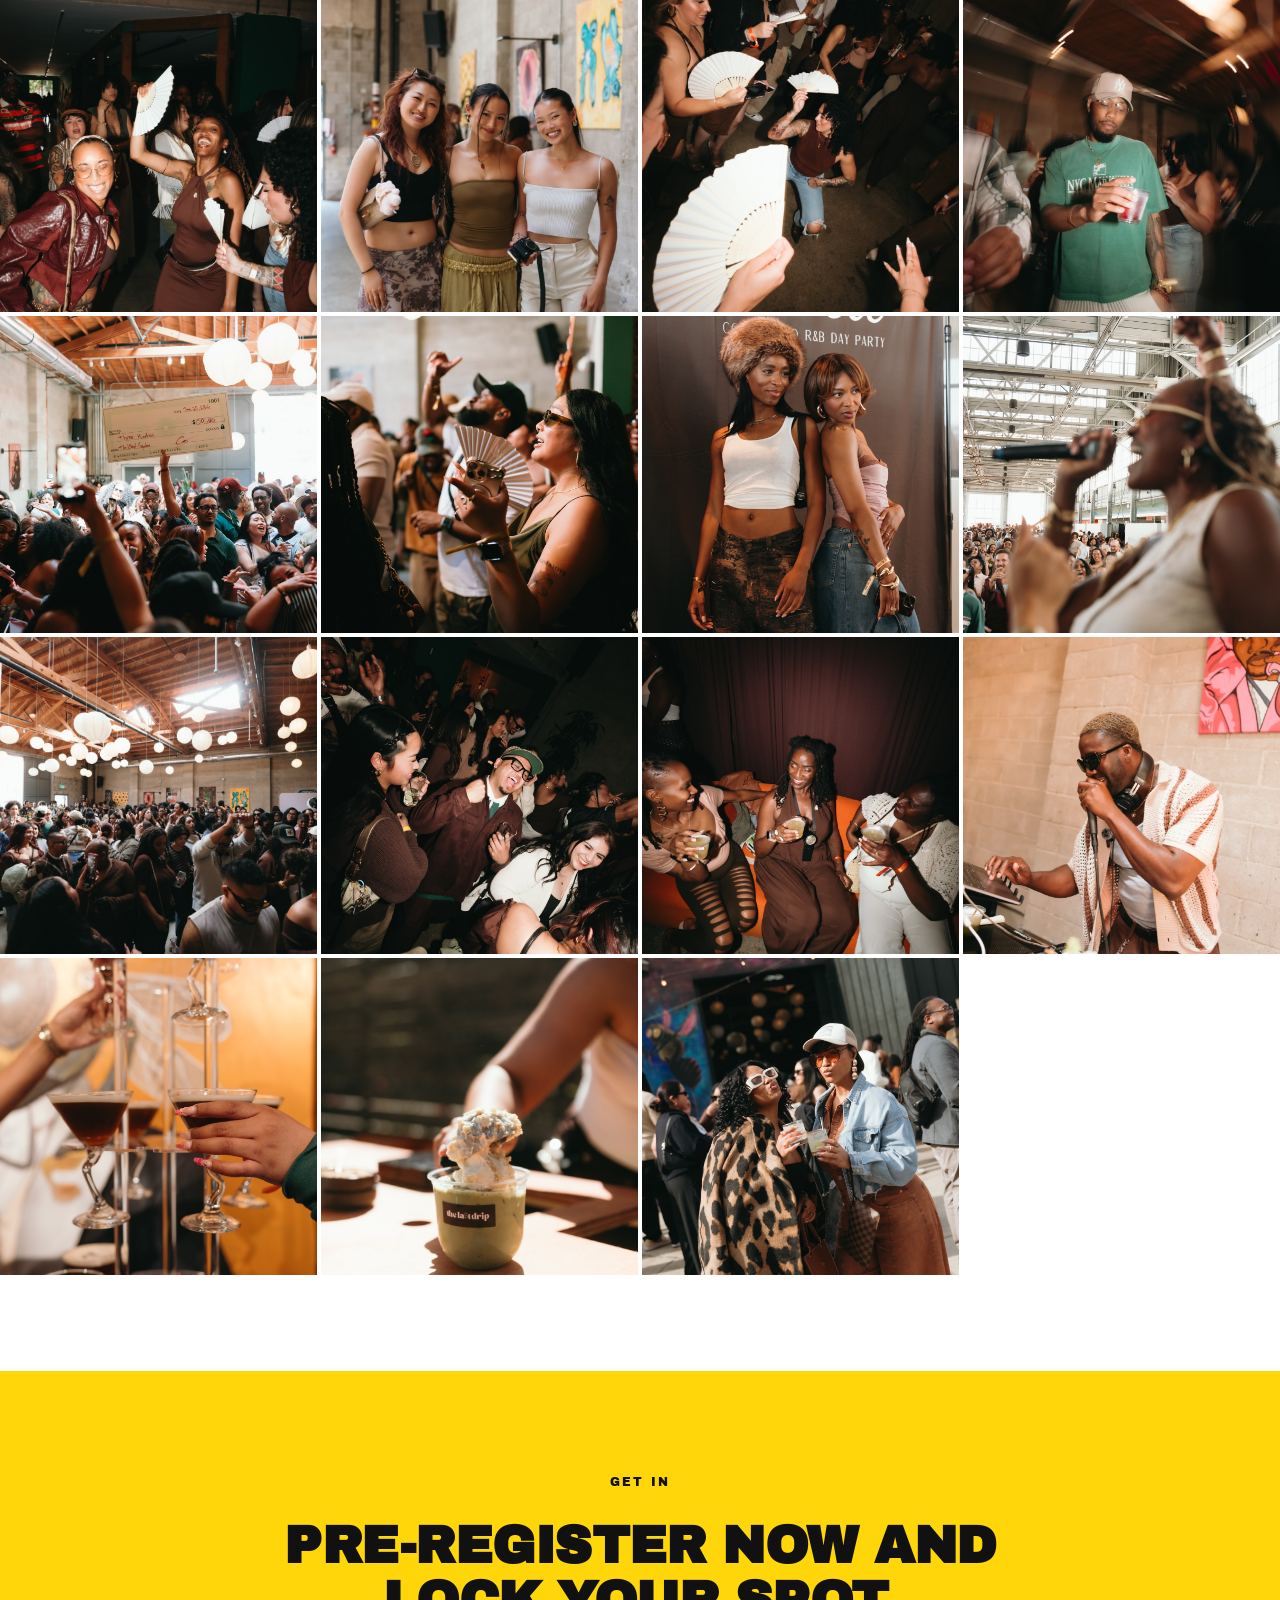
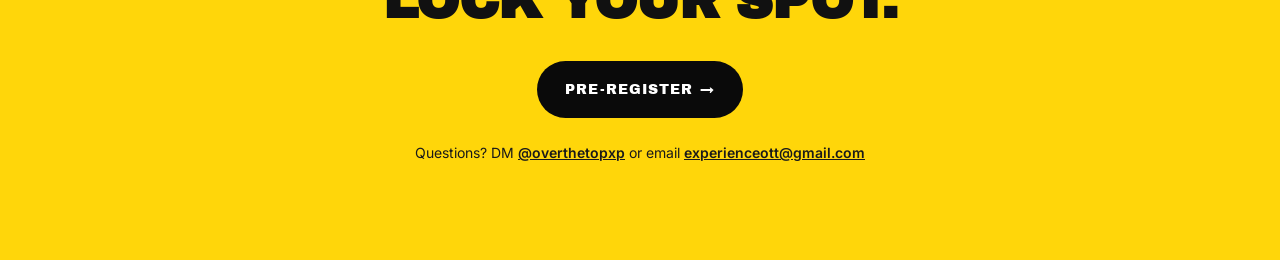
==== commit 85b633bb: "Partners: drop the audience blurb and the brand-inquiry CTA Leaves the section as the heading plus t" ====
--- a/index.html
+++ b/index.html
@@ -16,7 +16,7 @@
 <link rel="preconnect" href="https://fonts.gstatic.com" crossorigin />
 <link href="https://fonts.googleapis.com/css2?family=Archivo+Black&family=Inter:wght@400;500;600;700;800;900&display=swap" rel="stylesheet" />
 
-<link rel="stylesheet" href="styles.css?v=4" />
+<link rel="stylesheet" href="styles.css?v=5" />
 
 <!-- Meta Pixel Code -->
 <script>
@@ -432,14 +432,6 @@
         <span class="presenting__label">Venue &amp; café partner</span>
       </div>
     </div>
-
-    <p class="lede" style="margin:28px auto 8px; max-width:680px;">
-      The Blend brings out a curated, culture-forward LA crowd. Coffee, spirits, and lifestyle brands, this is your room.
-    </p>
-    <p class="partners-cta">
-      Want your brand in this lineup? <a href="mailto:experienceott@gmail.com?subject=The%20Blend%20LA%20Partnership">Email us</a>
-      or DM <a href="https://instagram.com/overthetopxp" target="_blank" rel="noopener">@overthetopxp</a> to talk activation.
-    </p>
   </div>
 </section>
 
@@ -495,6 +487,6 @@
   </div>
 </section>
 
-<script src="script.js?v=4"></script>
+<script src="script.js?v=5"></script>
 </body>
 </html>
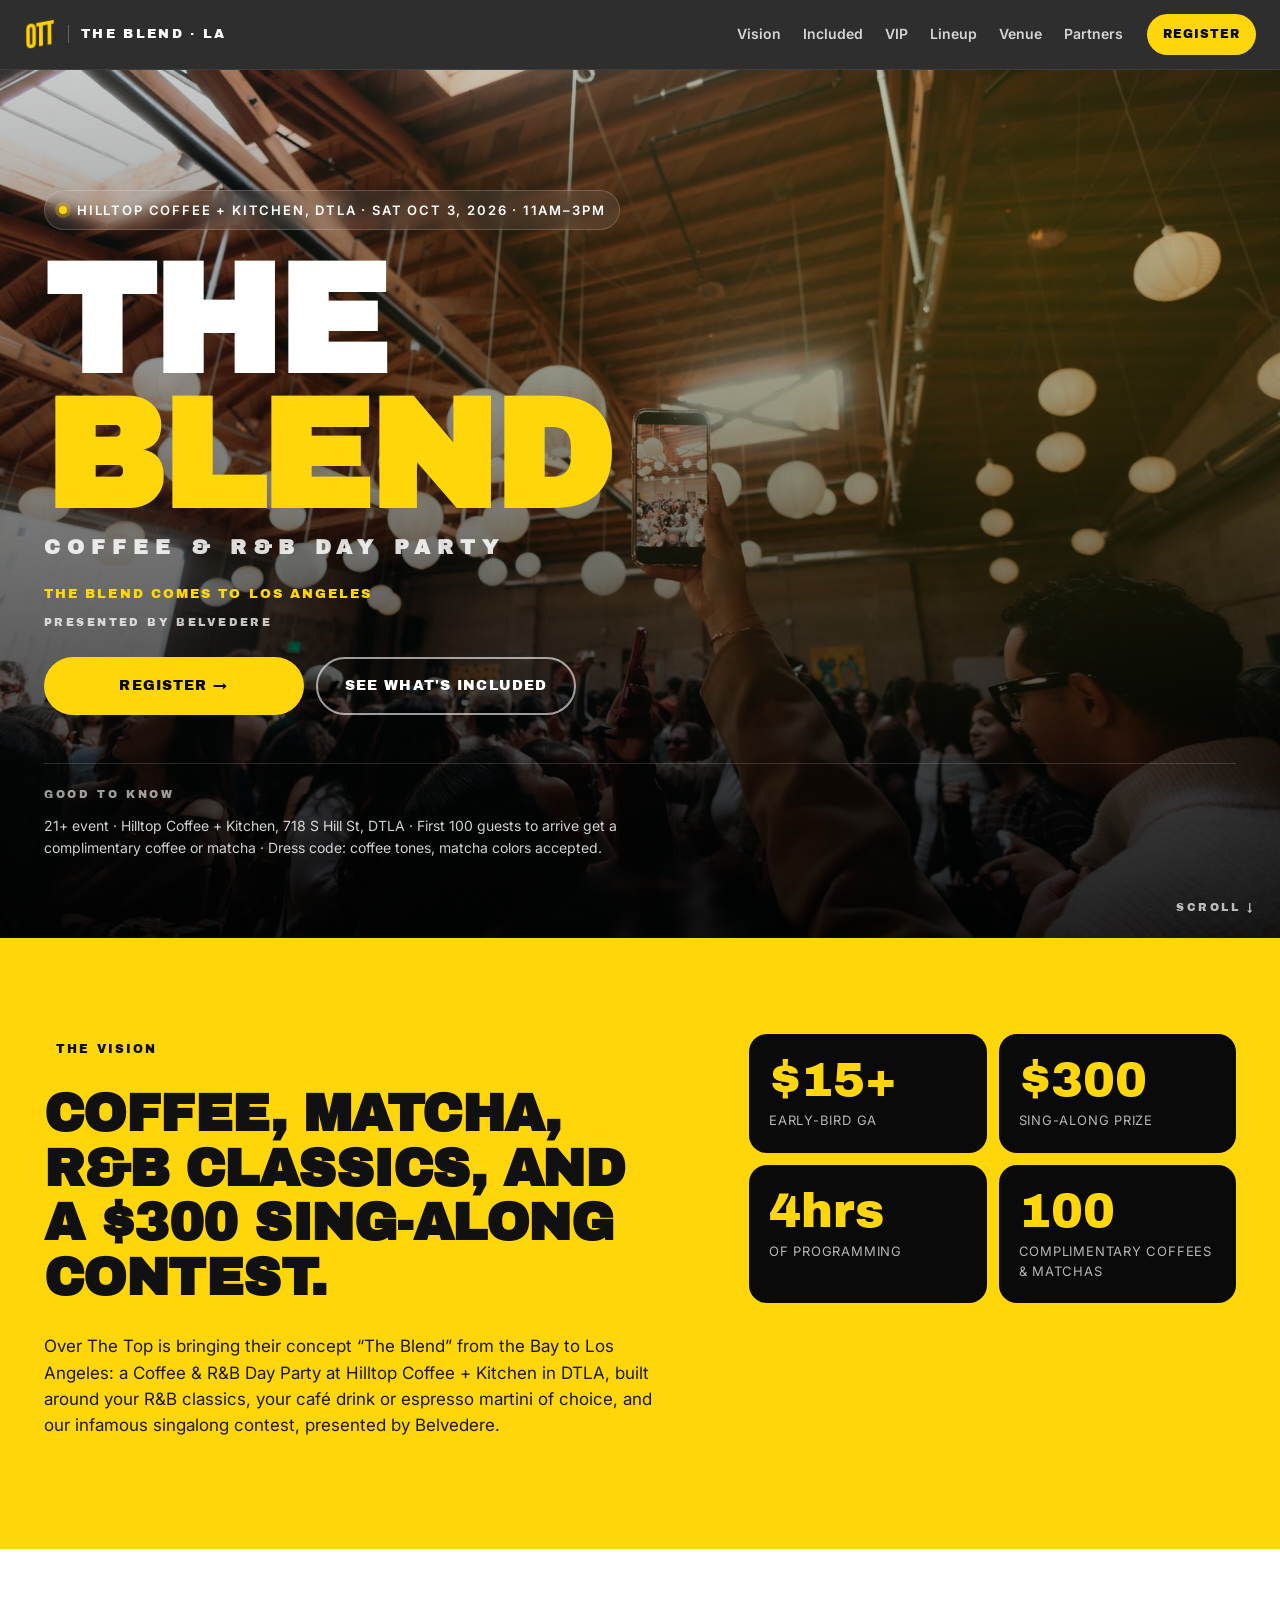
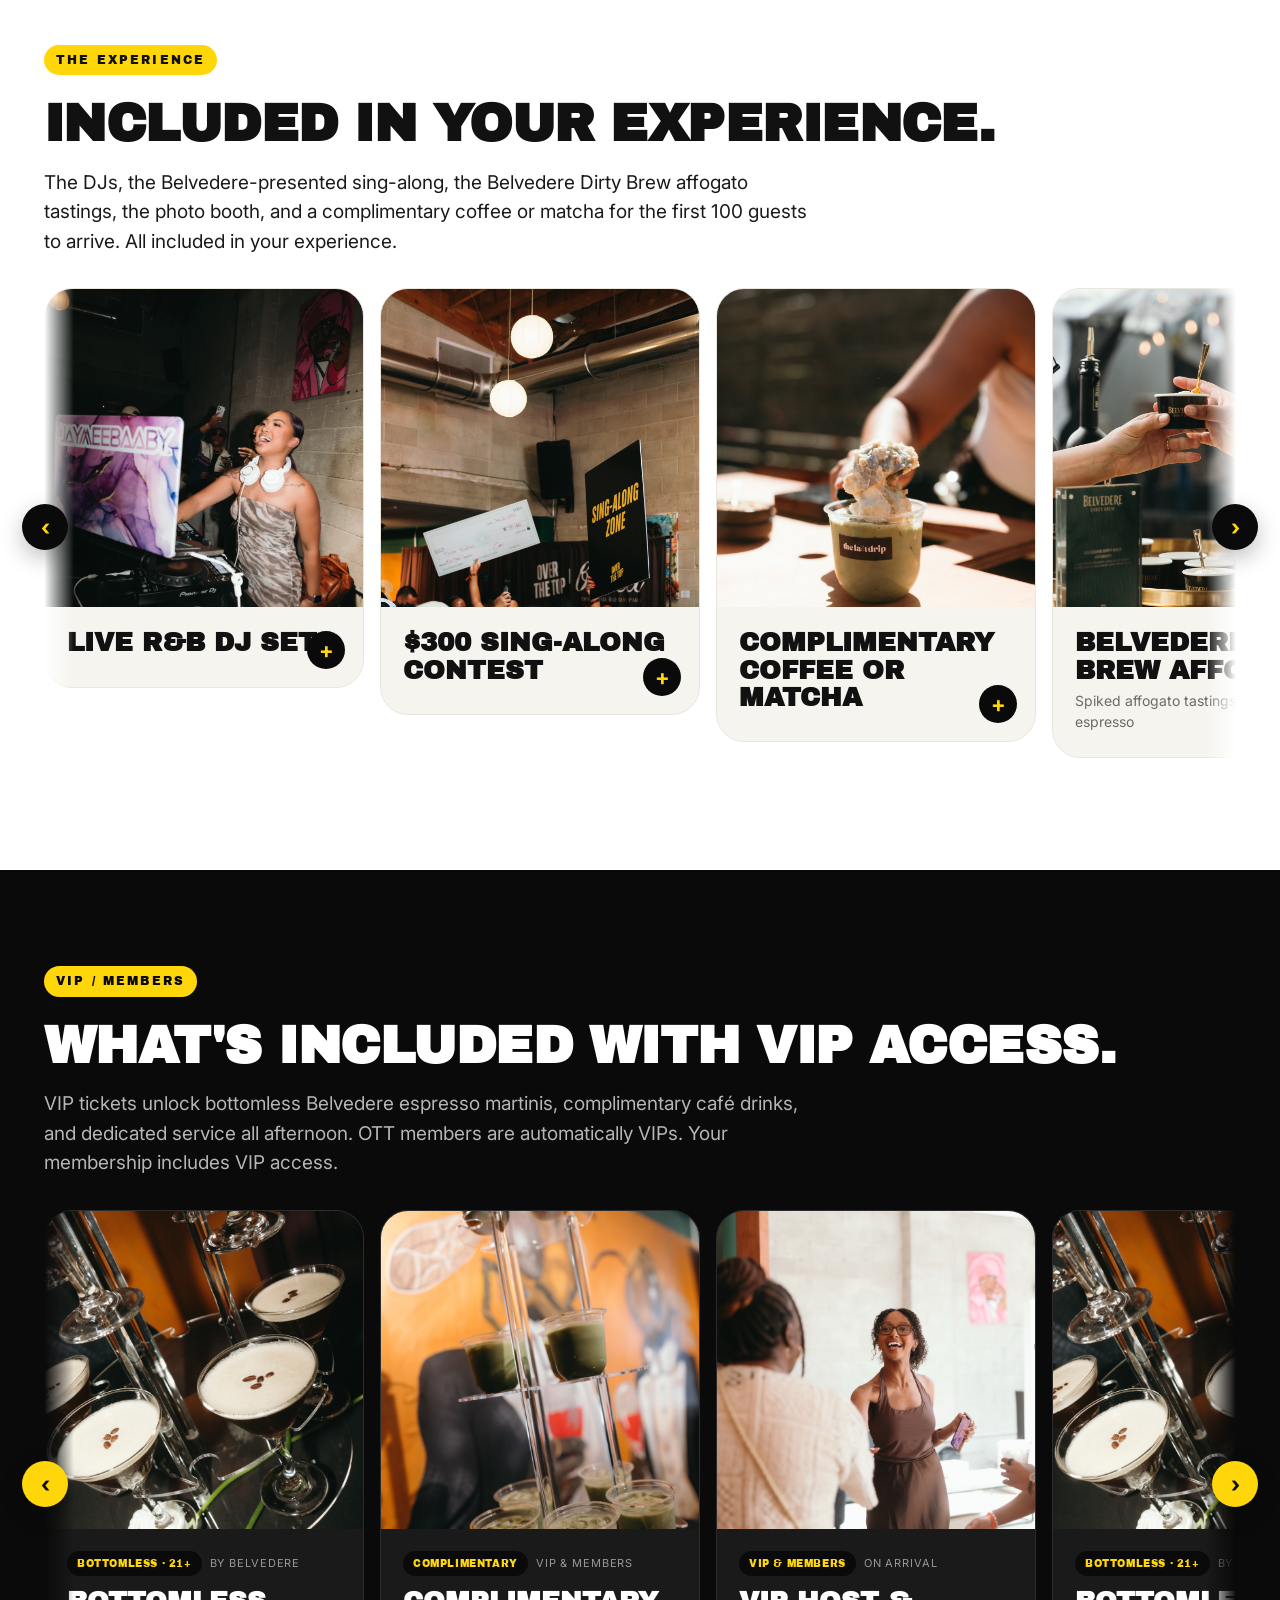
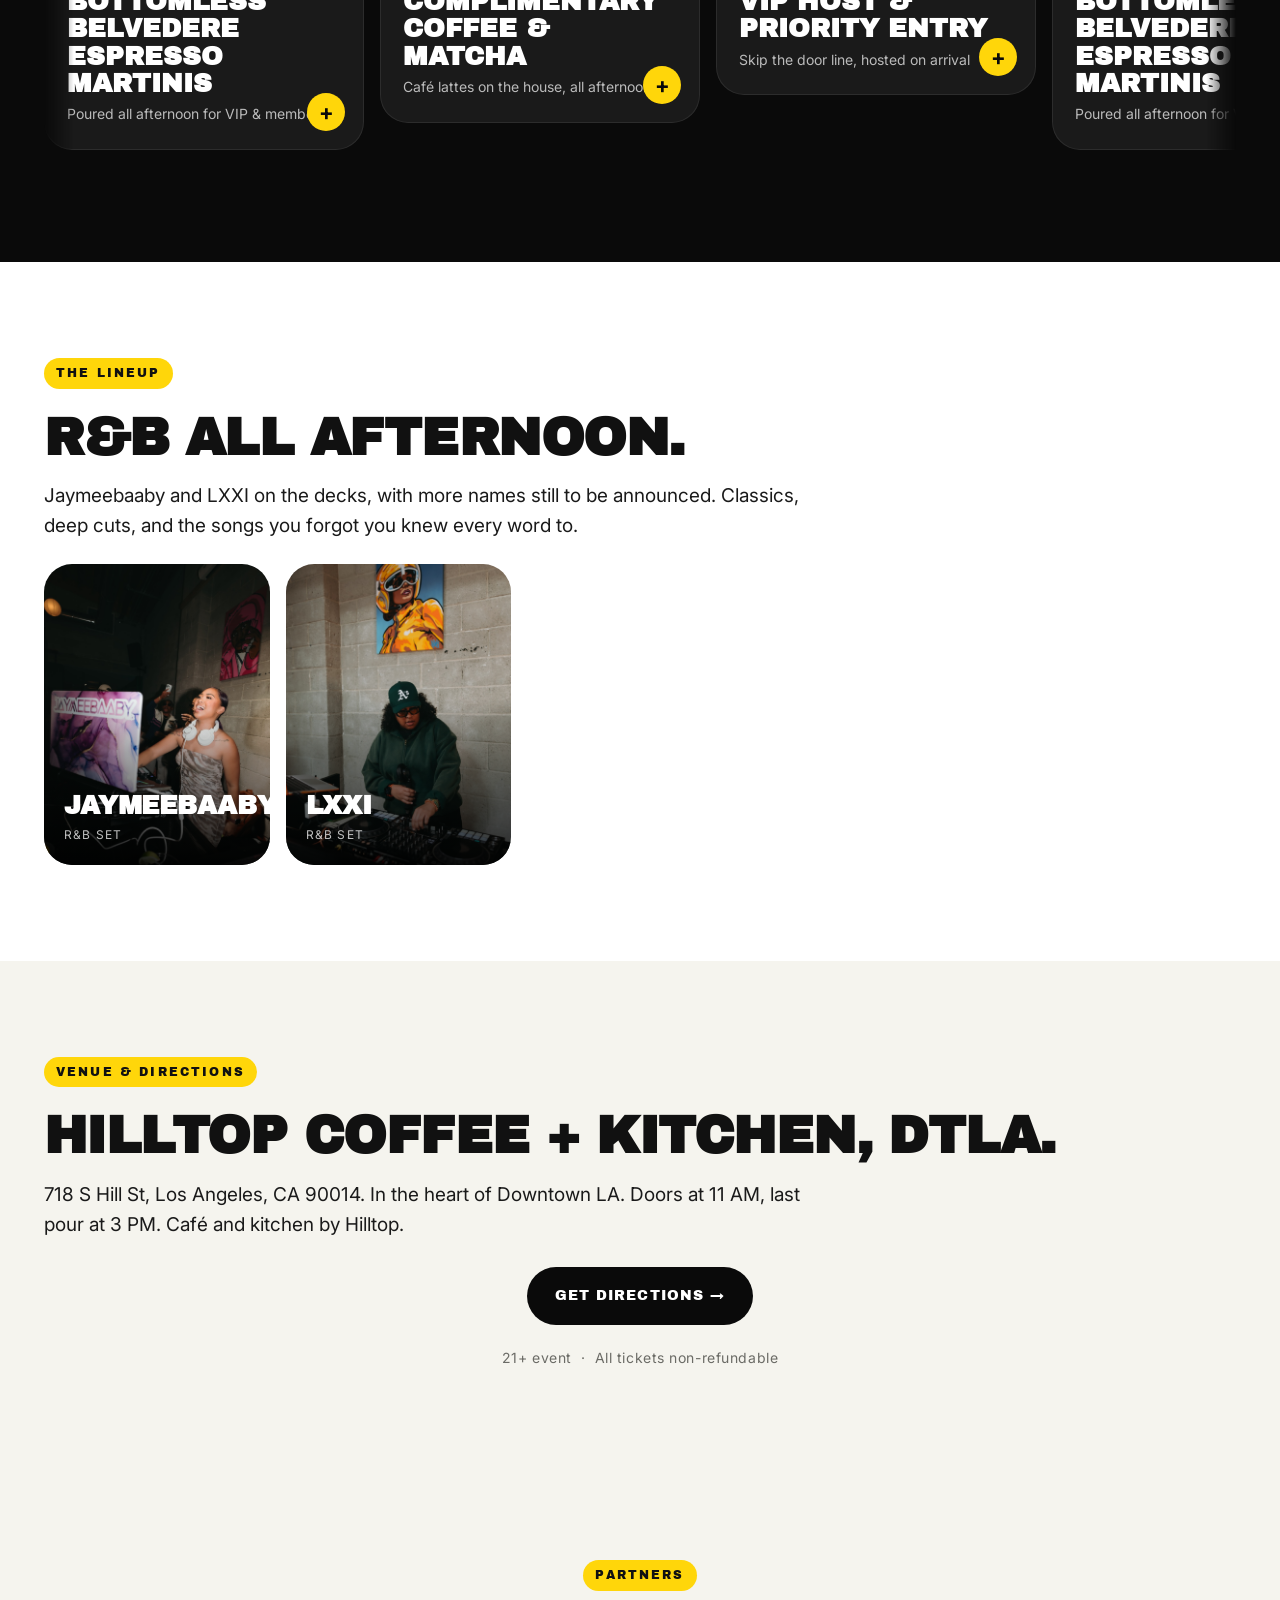
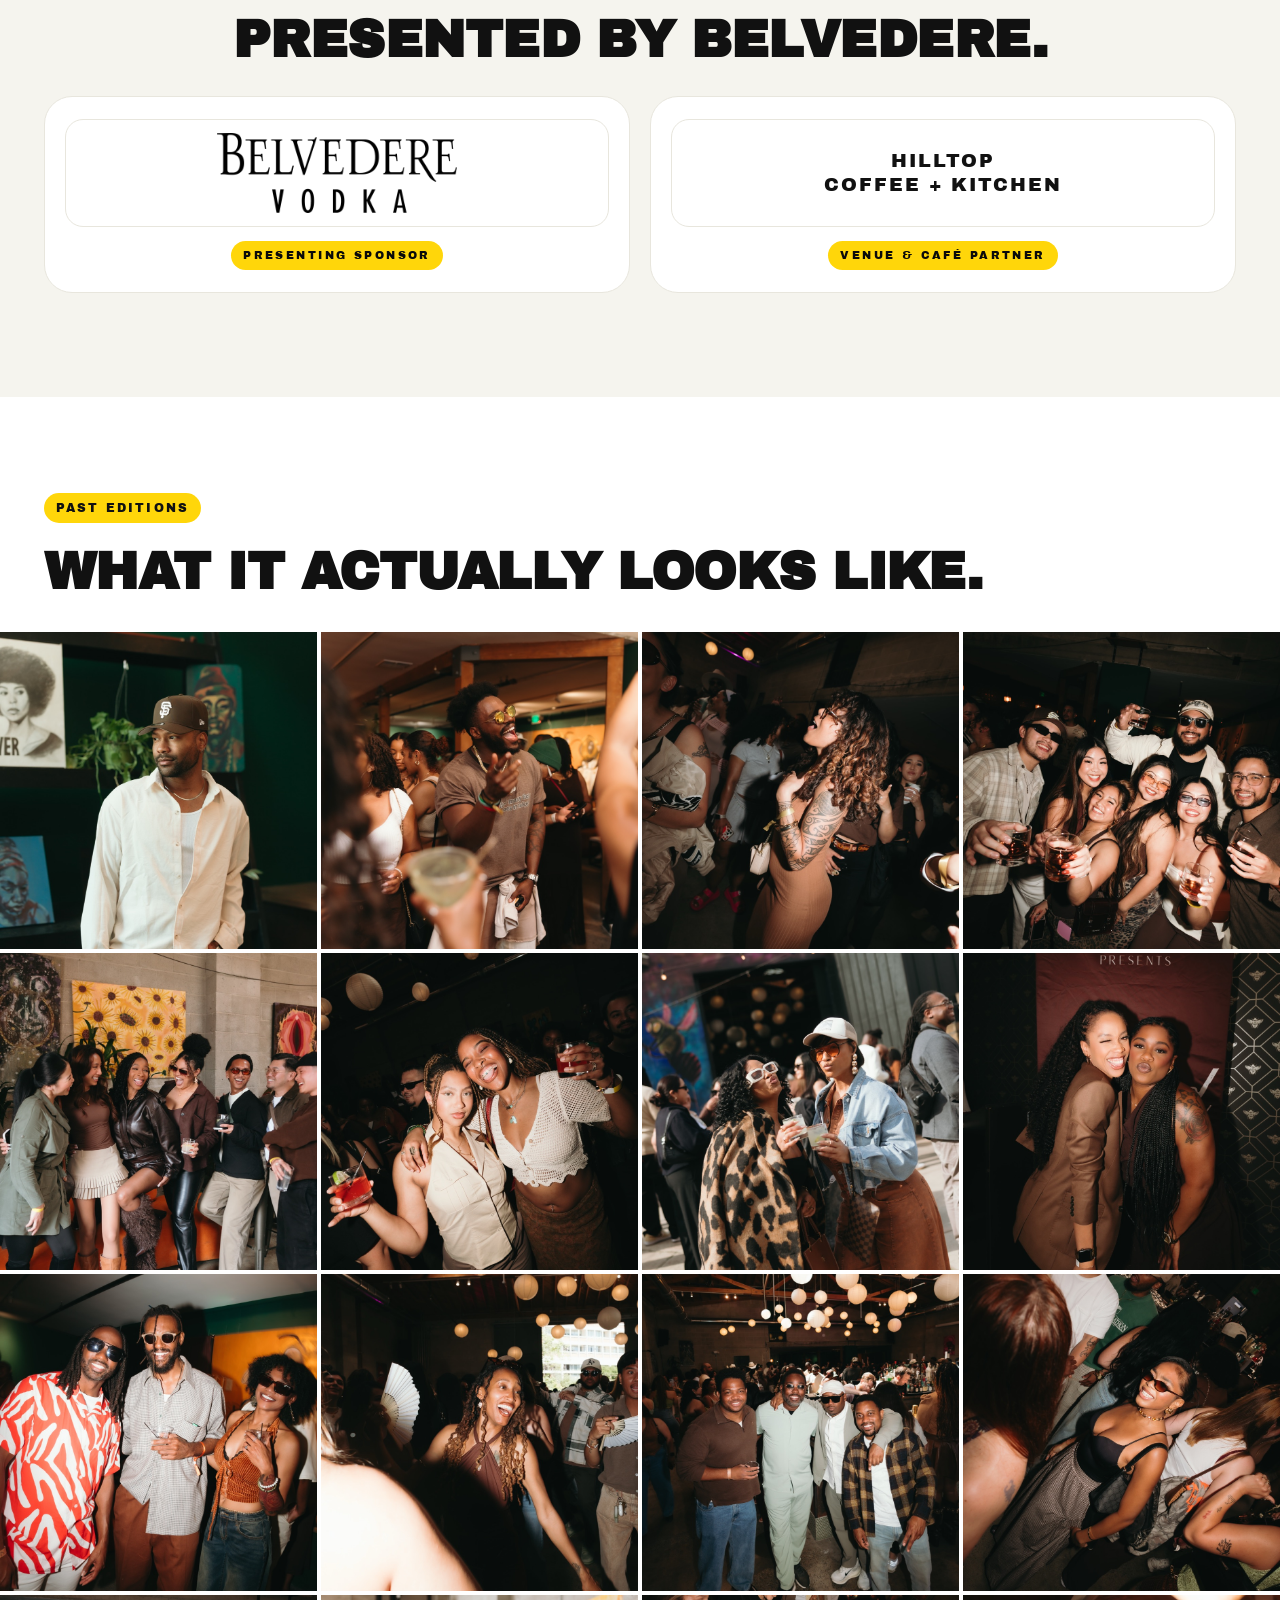
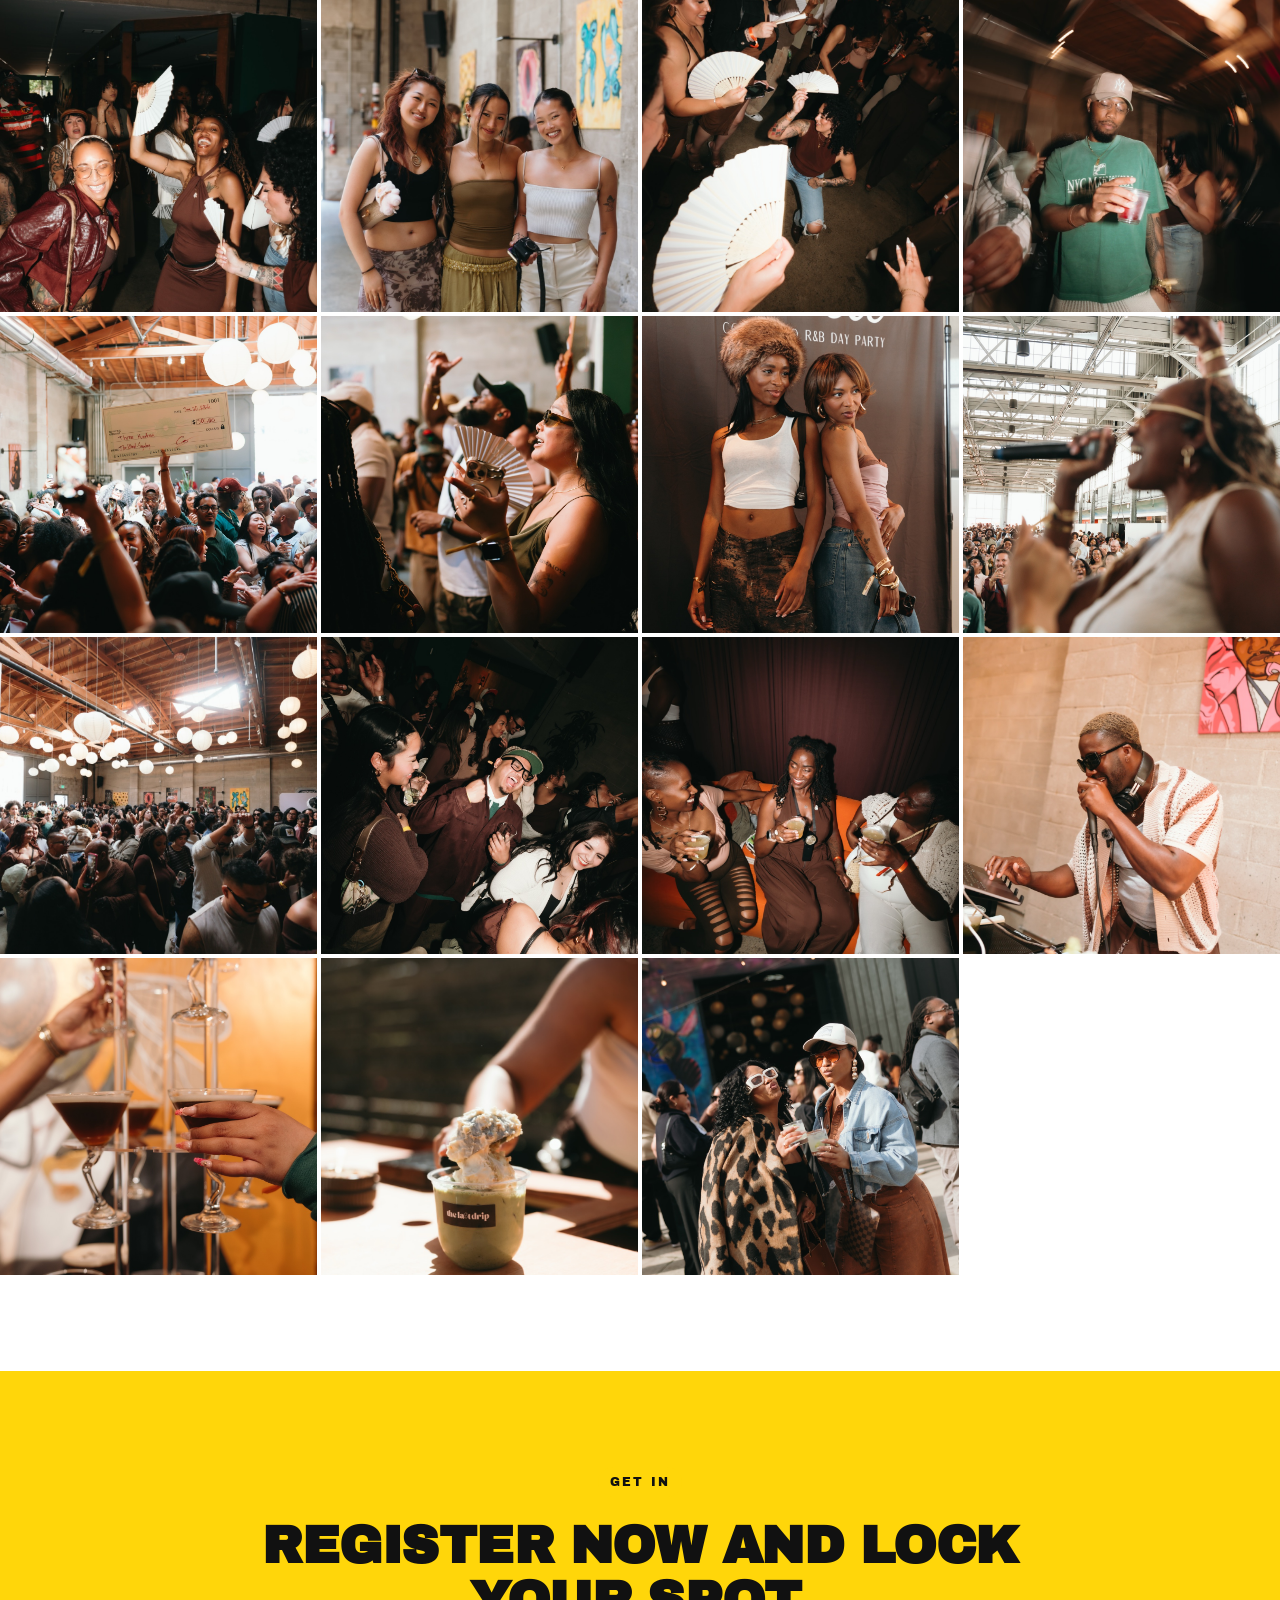
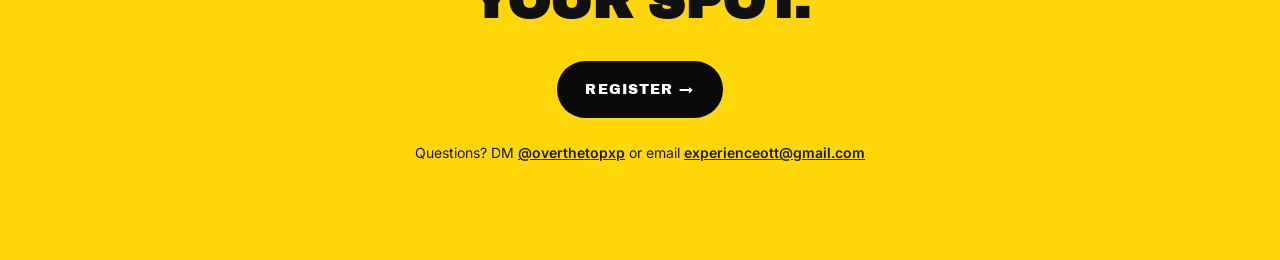
==== commit ca385a6c: "Register buttons link straight to the Sweatpals event page All three CTAs are now 'Register' instead" ====
--- a/index.html
+++ b/index.html
@@ -8,7 +8,7 @@
 <meta name="description" content="The Blend comes to Los Angeles. Over The Top's Coffee & R&B Day Party at Hilltop Coffee + Kitchen DTLA on Saturday, October 3, 2026, 11AM-3PM. R&B classics, café coffee & matcha, a $300 sing-along presented by Belvedere, Belvedere Dirty Brew affogatos, and a complimentary coffee for the first 100 guests to arrive. Early-bird from $15. 21+." />
 
 <meta property="og:title" content="The Blend: Coffee & R&B Day Party · Los Angeles · Oct 3, 2026" />
-<meta property="og:description" content="Over The Top's Coffee & R&B Day Party comes to Los Angeles. Saturday, October 3, 2026 at Hilltop Coffee + Kitchen DTLA. R&B classics, coffee, Belvedere espresso martinis, and community. Pre-register now. 21+." />
+<meta property="og:description" content="Over The Top's Coffee & R&B Day Party comes to Los Angeles. Saturday, October 3, 2026 at Hilltop Coffee + Kitchen DTLA. R&B classics, coffee, Belvedere espresso martinis, and community. Register now. 21+." />
 <meta property="og:type" content="website" />
 <meta property="og:image" content="images/hero.jpg" />
 
@@ -16,7 +16,7 @@
 <link rel="preconnect" href="https://fonts.gstatic.com" crossorigin />
 <link href="https://fonts.googleapis.com/css2?family=Archivo+Black&family=Inter:wght@400;500;600;700;800;900&display=swap" rel="stylesheet" />
 
-<link rel="stylesheet" href="styles.css?v=5" />
+<link rel="stylesheet" href="styles.css?v=6" />
 
 <!-- Meta Pixel Code -->
 <script>
@@ -52,7 +52,7 @@
     <a href="#venue">Venue</a>
     <a href="#partners">Partners</a>
   </nav>
-  <a class="btn btn--small btn--yellow" data-preregister href="https://events.sweatpals.com/60043e3c" target="_blank" rel="noopener">Pre-Register</a>
+  <a class="btn btn--small btn--yellow" data-register href="https://events.sweatpals.com/60043e3c" target="_blank" rel="noopener">Register</a>
 </header>
 
 <!-- HERO -->
@@ -71,7 +71,7 @@
     <p style="font-family:var(--display); font-size:13px; letter-spacing:.16em; text-transform:uppercase; color:var(--yellow); margin:0 0 10px;">The Blend comes to Los Angeles</p>
     <p style="font-family:var(--display); font-size:11px; letter-spacing:.22em; text-transform:uppercase; color:rgba(255,255,255,.75); margin:0 0 26px;">Presented by Belvedere</p>
     <div class="hero__ctas">
-      <a class="btn btn--yellow btn--lg" data-preregister href="https://events.sweatpals.com/60043e3c" target="_blank" rel="noopener">Pre-Register →</a>
+      <a class="btn btn--yellow btn--lg" data-register href="https://events.sweatpals.com/60043e3c" target="_blank" rel="noopener">Register →</a>
       <a class="btn btn--ghost btn--lg" href="#included">See what's included</a>
     </div>
     <div class="hero__partners">
@@ -476,9 +476,9 @@
 <section class="band band--yellow" id="register">
   <div class="container container--narrow text-center">
     <span class="kicker">Get in</span>
-    <h2 class="h2" style="margin-bottom:32px;">Pre-register now and lock your spot.</h2>
+    <h2 class="h2" style="margin-bottom:32px;">Register now and lock your spot.</h2>
     <div class="cta-row">
-      <a class="btn btn--black btn--lg" data-preregister href="https://events.sweatpals.com/60043e3c" target="_blank" rel="noopener">Pre-Register →</a>
+      <a class="btn btn--black btn--lg" data-register href="https://events.sweatpals.com/60043e3c" target="_blank" rel="noopener">Register →</a>
     </div>
     <p style="margin:24px 0 0; font-size:14px; color:var(--ink-2);">
       Questions? DM <a href="https://instagram.com/overthetopxp" target="_blank" rel="noopener" style="font-weight:600; text-decoration:underline;">@overthetopxp</a>
@@ -487,6 +487,6 @@
   </div>
 </section>
 
-<script src="script.js?v=5"></script>
+<script src="script.js?v=6"></script>
 </body>
 </html>
